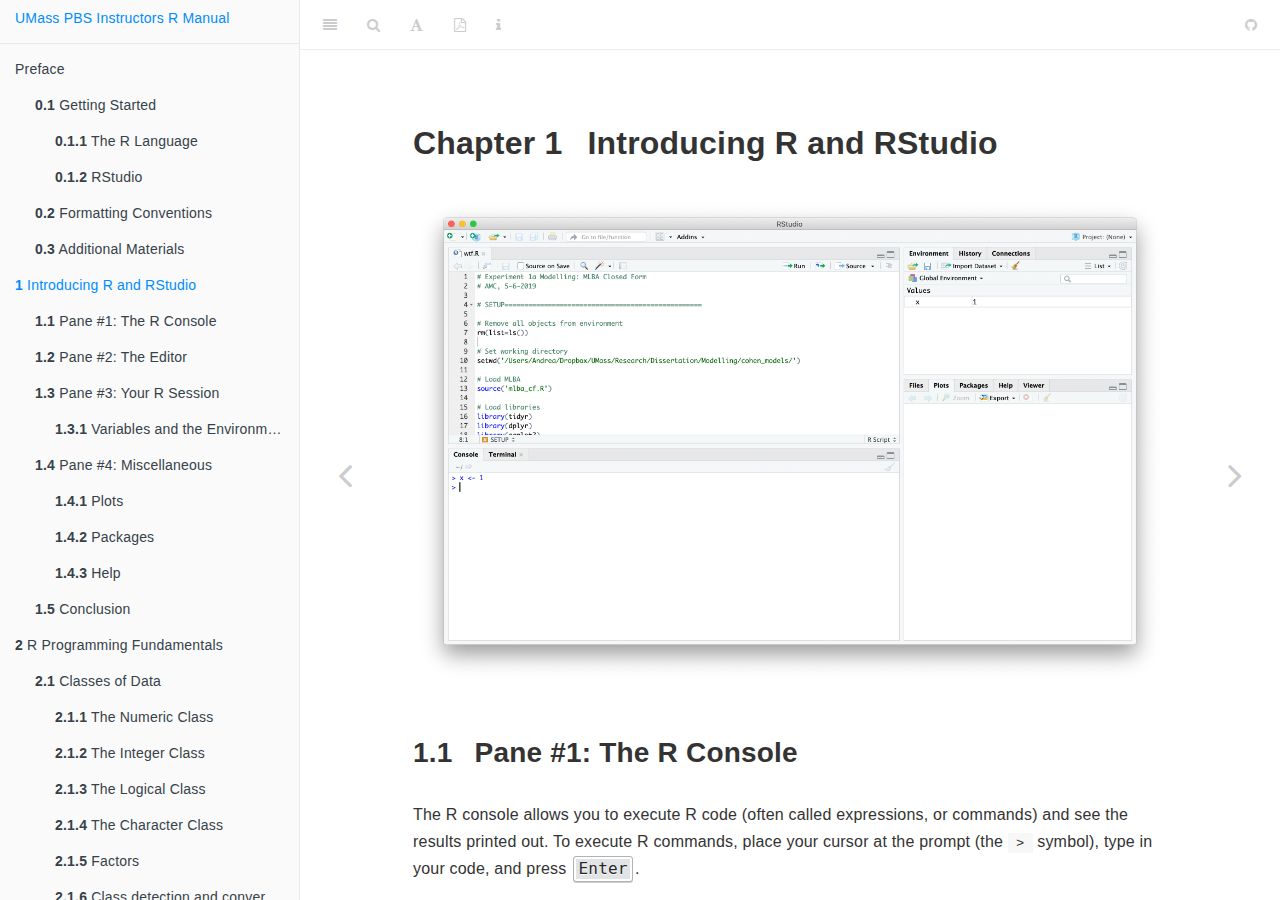
==== introducing-r-and-rstudio.html @ da00735b "updated online book" ====
<!DOCTYPE html>
<html xmlns="http://www.w3.org/1999/xhtml" lang="" xml:lang="">
<head>

  <meta charset="utf-8" />
  <meta http-equiv="X-UA-Compatible" content="IE=edge" />
  <title>Chapter 1 Introducing R and RStudio | UMass PBS Instructors R Manual</title>
  <meta name="description" content="A guide for instructors teaching statistics and research methods with R in the UMass Amherst Psychological &amp; Brain Sciences Department." />
  <meta name="generator" content="bookdown 0.11 and GitBook 2.6.7" />

  <meta property="og:title" content="Chapter 1 Introducing R and RStudio | UMass PBS Instructors R Manual" />
  <meta property="og:type" content="book" />
  
  
  <meta property="og:description" content="A guide for instructors teaching statistics and research methods with R in the UMass Amherst Psychological &amp; Brain Sciences Department." />
  <meta name="github-repo" content="wjhopper/PBS-R-Manual" />

  <meta name="twitter:card" content="summary" />
  <meta name="twitter:title" content="Chapter 1 Introducing R and RStudio | UMass PBS Instructors R Manual" />
  
  <meta name="twitter:description" content="A guide for instructors teaching statistics and research methods with R in the UMass Amherst Psychological &amp; Brain Sciences Department." />
  

<meta name="author" content="Andrea Cataldo &amp; Will Hopper" />



  <meta name="viewport" content="width=device-width, initial-scale=1" />
  <meta name="apple-mobile-web-app-capable" content="yes" />
  <meta name="apple-mobile-web-app-status-bar-style" content="black" />
  
  
<link rel="prev" href="index.html">
<link rel="next" href="r-programming-fundamentals.html">
<script src="libs/jquery-2.2.3/jquery.min.js"></script>
<link href="libs/gitbook-2.6.7/css/style.css" rel="stylesheet" />
<link href="libs/gitbook-2.6.7/css/plugin-table.css" rel="stylesheet" />
<link href="libs/gitbook-2.6.7/css/plugin-bookdown.css" rel="stylesheet" />
<link href="libs/gitbook-2.6.7/css/plugin-highlight.css" rel="stylesheet" />
<link href="libs/gitbook-2.6.7/css/plugin-search.css" rel="stylesheet" />
<link href="libs/gitbook-2.6.7/css/plugin-fontsettings.css" rel="stylesheet" />









<style type="text/css">
a.sourceLine { display: inline-block; line-height: 1.25; }
a.sourceLine { pointer-events: none; color: inherit; text-decoration: inherit; }
a.sourceLine:empty { height: 1.2em; }
.sourceCode { overflow: visible; }
code.sourceCode { white-space: pre; position: relative; }
div.sourceCode { margin: 1em 0; }
pre.sourceCode { margin: 0; }
@media screen {
div.sourceCode { overflow: auto; }
}
@media print {
code.sourceCode { white-space: pre-wrap; }
a.sourceLine { text-indent: -1em; padding-left: 1em; }
}
pre.numberSource a.sourceLine
  { position: relative; left: -4em; }
pre.numberSource a.sourceLine::before
  { content: attr(title);
    position: relative; left: -1em; text-align: right; vertical-align: baseline;
    border: none; pointer-events: all; display: inline-block;
    -webkit-touch-callout: none; -webkit-user-select: none;
    -khtml-user-select: none; -moz-user-select: none;
    -ms-user-select: none; user-select: none;
    padding: 0 4px; width: 4em;
    color: #aaaaaa;
  }
pre.numberSource { margin-left: 3em; border-left: 1px solid #aaaaaa;  padding-left: 4px; }
div.sourceCode
  {  }
@media screen {
a.sourceLine::before { text-decoration: underline; }
}
code span.al { color: #ff0000; font-weight: bold; } /* Alert */
code span.an { color: #60a0b0; font-weight: bold; font-style: italic; } /* Annotation */
code span.at { color: #7d9029; } /* Attribute */
code span.bn { color: #40a070; } /* BaseN */
code span.bu { } /* BuiltIn */
code span.cf { color: #007020; font-weight: bold; } /* ControlFlow */
code span.ch { color: #4070a0; } /* Char */
code span.cn { color: #880000; } /* Constant */
code span.co { color: #60a0b0; font-style: italic; } /* Comment */
code span.cv { color: #60a0b0; font-weight: bold; font-style: italic; } /* CommentVar */
code span.do { color: #ba2121; font-style: italic; } /* Documentation */
code span.dt { color: #902000; } /* DataType */
code span.dv { color: #40a070; } /* DecVal */
code span.er { color: #ff0000; font-weight: bold; } /* Error */
code span.ex { } /* Extension */
code span.fl { color: #40a070; } /* Float */
code span.fu { color: #06287e; } /* Function */
code span.im { } /* Import */
code span.in { color: #60a0b0; font-weight: bold; font-style: italic; } /* Information */
code span.kw { color: #007020; font-weight: bold; } /* Keyword */
code span.op { color: #666666; } /* Operator */
code span.ot { color: #007020; } /* Other */
code span.pp { color: #bc7a00; } /* Preprocessor */
code span.sc { color: #4070a0; } /* SpecialChar */
code span.ss { color: #bb6688; } /* SpecialString */
code span.st { color: #4070a0; } /* String */
code span.va { color: #19177c; } /* Variable */
code span.vs { color: #4070a0; } /* VerbatimString */
code span.wa { color: #60a0b0; font-weight: bold; font-style: italic; } /* Warning */
</style>

<link rel="stylesheet" href="css/custom.css" type="text/css" />
</head>

<body>



  <div class="book without-animation with-summary font-size-2 font-family-1" data-basepath=".">

    <div class="book-summary">
      <nav role="navigation">

<ul class="summary">
<li><a href="index.html">UMass PBS Instructors R Manual</a></li>

<li class="divider"></li>
<li class="chapter" data-level="" data-path="index.html"><a href="index.html"><i class="fa fa-check"></i>Preface</a><ul>
<li class="chapter" data-level="0.1" data-path="index.html"><a href="index.html#getting-started"><i class="fa fa-check"></i><b>0.1</b> Getting Started</a><ul>
<li class="chapter" data-level="0.1.1" data-path="index.html"><a href="index.html#the-r-language"><i class="fa fa-check"></i><b>0.1.1</b> The R Language</a></li>
<li class="chapter" data-level="0.1.2" data-path="index.html"><a href="index.html#rstudio"><i class="fa fa-check"></i><b>0.1.2</b> RStudio</a></li>
</ul></li>
<li class="chapter" data-level="0.2" data-path="index.html"><a href="index.html#formatting-conventions"><i class="fa fa-check"></i><b>0.2</b> Formatting Conventions</a></li>
<li class="chapter" data-level="0.3" data-path="index.html"><a href="index.html#additional-materials"><i class="fa fa-check"></i><b>0.3</b> Additional Materials</a></li>
</ul></li>
<li class="chapter" data-level="1" data-path="introducing-r-and-rstudio.html"><a href="introducing-r-and-rstudio.html"><i class="fa fa-check"></i><b>1</b> Introducing R and RStudio</a><ul>
<li class="chapter" data-level="1.1" data-path="introducing-r-and-rstudio.html"><a href="introducing-r-and-rstudio.html#console"><i class="fa fa-check"></i><b>1.1</b> Pane #1: The R Console</a></li>
<li class="chapter" data-level="1.2" data-path="introducing-r-and-rstudio.html"><a href="introducing-r-and-rstudio.html#pane-2-the-editor"><i class="fa fa-check"></i><b>1.2</b> Pane #2: The Editor</a></li>
<li class="chapter" data-level="1.3" data-path="introducing-r-and-rstudio.html"><a href="introducing-r-and-rstudio.html#pane-3-your-r-session"><i class="fa fa-check"></i><b>1.3</b> Pane #3: Your R Session</a><ul>
<li class="chapter" data-level="1.3.1" data-path="introducing-r-and-rstudio.html"><a href="introducing-r-and-rstudio.html#variables-and-the-environment"><i class="fa fa-check"></i><b>1.3.1</b> Variables and the Environment</a></li>
</ul></li>
<li class="chapter" data-level="1.4" data-path="introducing-r-and-rstudio.html"><a href="introducing-r-and-rstudio.html#pane-4-miscellaneous"><i class="fa fa-check"></i><b>1.4</b> Pane #4: Miscellaneous</a><ul>
<li class="chapter" data-level="1.4.1" data-path="introducing-r-and-rstudio.html"><a href="introducing-r-and-rstudio.html#plots"><i class="fa fa-check"></i><b>1.4.1</b> Plots</a></li>
<li class="chapter" data-level="1.4.2" data-path="introducing-r-and-rstudio.html"><a href="introducing-r-and-rstudio.html#packages"><i class="fa fa-check"></i><b>1.4.2</b> Packages</a></li>
<li class="chapter" data-level="1.4.3" data-path="introducing-r-and-rstudio.html"><a href="introducing-r-and-rstudio.html#help"><i class="fa fa-check"></i><b>1.4.3</b> Help</a></li>
</ul></li>
<li class="chapter" data-level="1.5" data-path="introducing-r-and-rstudio.html"><a href="introducing-r-and-rstudio.html#conclusion"><i class="fa fa-check"></i><b>1.5</b> Conclusion</a></li>
</ul></li>
<li class="chapter" data-level="2" data-path="r-programming-fundamentals.html"><a href="r-programming-fundamentals.html"><i class="fa fa-check"></i><b>2</b> R Programming Fundamentals</a><ul>
<li class="chapter" data-level="2.1" data-path="r-programming-fundamentals.html"><a href="r-programming-fundamentals.html#classes-of-data"><i class="fa fa-check"></i><b>2.1</b> Classes of Data</a><ul>
<li class="chapter" data-level="2.1.1" data-path="r-programming-fundamentals.html"><a href="r-programming-fundamentals.html#the-numeric-class"><i class="fa fa-check"></i><b>2.1.1</b> The Numeric Class</a></li>
<li class="chapter" data-level="2.1.2" data-path="r-programming-fundamentals.html"><a href="r-programming-fundamentals.html#the-integer-class"><i class="fa fa-check"></i><b>2.1.2</b> The Integer Class</a></li>
<li class="chapter" data-level="2.1.3" data-path="r-programming-fundamentals.html"><a href="r-programming-fundamentals.html#logicals"><i class="fa fa-check"></i><b>2.1.3</b> The Logical Class</a></li>
<li class="chapter" data-level="2.1.4" data-path="r-programming-fundamentals.html"><a href="r-programming-fundamentals.html#the-character-class"><i class="fa fa-check"></i><b>2.1.4</b> The Character Class</a></li>
<li class="chapter" data-level="2.1.5" data-path="r-programming-fundamentals.html"><a href="r-programming-fundamentals.html#factors"><i class="fa fa-check"></i><b>2.1.5</b> Factors</a></li>
<li class="chapter" data-level="2.1.6" data-path="r-programming-fundamentals.html"><a href="r-programming-fundamentals.html#class-detection-and-conversion"><i class="fa fa-check"></i><b>2.1.6</b> Class detection and conversion</a></li>
</ul></li>
<li class="chapter" data-level="2.2" data-path="r-programming-fundamentals.html"><a href="r-programming-fundamentals.html#data-structures"><i class="fa fa-check"></i><b>2.2</b> Data Structures</a><ul>
<li class="chapter" data-level="2.2.1" data-path="r-programming-fundamentals.html"><a href="r-programming-fundamentals.html#vectors"><i class="fa fa-check"></i><b>2.2.1</b> Vectors</a></li>
<li class="chapter" data-level="2.2.2" data-path="r-programming-fundamentals.html"><a href="r-programming-fundamentals.html#matrices"><i class="fa fa-check"></i><b>2.2.2</b> Matrices</a></li>
<li class="chapter" data-level="2.2.3" data-path="r-programming-fundamentals.html"><a href="r-programming-fundamentals.html#data-frames"><i class="fa fa-check"></i><b>2.2.3</b> Data Frames</a></li>
<li class="chapter" data-level="2.2.4" data-path="r-programming-fundamentals.html"><a href="r-programming-fundamentals.html#lists"><i class="fa fa-check"></i><b>2.2.4</b> Lists</a></li>
</ul></li>
<li class="chapter" data-level="2.3" data-path="r-programming-fundamentals.html"><a href="r-programming-fundamentals.html#operators"><i class="fa fa-check"></i><b>2.3</b> Operators</a><ul>
<li class="chapter" data-level="2.3.1" data-path="r-programming-fundamentals.html"><a href="r-programming-fundamentals.html#relational-operators"><i class="fa fa-check"></i><b>2.3.1</b> Relational Operators</a></li>
<li class="chapter" data-level="2.3.2" data-path="r-programming-fundamentals.html"><a href="r-programming-fundamentals.html#logical-operators"><i class="fa fa-check"></i><b>2.3.2</b> Logical Operators</a></li>
</ul></li>
<li class="chapter" data-level="2.4" data-path="r-programming-fundamentals.html"><a href="r-programming-fundamentals.html#functions"><i class="fa fa-check"></i><b>2.4</b> Functions</a><ul>
<li class="chapter" data-level="2.4.1" data-path="r-programming-fundamentals.html"><a href="r-programming-fundamentals.html#description"><i class="fa fa-check"></i><b>2.4.1</b> Description</a></li>
<li class="chapter" data-level="2.4.2" data-path="r-programming-fundamentals.html"><a href="r-programming-fundamentals.html#usage"><i class="fa fa-check"></i><b>2.4.2</b> Usage</a></li>
<li class="chapter" data-level="2.4.3" data-path="r-programming-fundamentals.html"><a href="r-programming-fundamentals.html#arguments"><i class="fa fa-check"></i><b>2.4.3</b> Arguments</a></li>
<li class="chapter" data-level="2.4.4" data-path="r-programming-fundamentals.html"><a href="r-programming-fundamentals.html#named-vs.-unnamed-arguments"><i class="fa fa-check"></i><b>2.4.4</b> Named vs. Unnamed Arguments</a></li>
<li class="chapter" data-level="2.4.5" data-path="r-programming-fundamentals.html"><a href="r-programming-fundamentals.html#a-word-of-advice-1"><i class="fa fa-check"></i><b>2.4.5</b> A word of advice</a></li>
</ul></li>
<li class="chapter" data-level="2.5" data-path="r-programming-fundamentals.html"><a href="r-programming-fundamentals.html#data-manipulation"><i class="fa fa-check"></i><b>2.5</b> Data Manipulation</a><ul>
<li class="chapter" data-level="2.5.1" data-path="r-programming-fundamentals.html"><a href="r-programming-fundamentals.html#tidy-data"><i class="fa fa-check"></i><b>2.5.1</b> Tidy Data</a></li>
<li class="chapter" data-level="2.5.2" data-path="r-programming-fundamentals.html"><a href="r-programming-fundamentals.html#importing-data"><i class="fa fa-check"></i><b>2.5.2</b> Importing Data</a></li>
<li class="chapter" data-level="2.5.3" data-path="r-programming-fundamentals.html"><a href="r-programming-fundamentals.html#subsetting"><i class="fa fa-check"></i><b>2.5.3</b> Subsetting</a></li>
<li class="chapter" data-level="2.5.4" data-path="r-programming-fundamentals.html"><a href="r-programming-fundamentals.html#indexing"><i class="fa fa-check"></i><b>2.5.4</b> Indexing</a></li>
<li class="chapter" data-level="2.5.5" data-path="r-programming-fundamentals.html"><a href="r-programming-fundamentals.html#replacement"><i class="fa fa-check"></i><b>2.5.5</b> Replacement</a></li>
<li class="chapter" data-level="2.5.6" data-path="r-programming-fundamentals.html"><a href="r-programming-fundamentals.html#matrices-data-frames"><i class="fa fa-check"></i><b>2.5.6</b> Matrices &amp; Data Frames</a></li>
</ul></li>
</ul></li>
</ul>

      </nav>
    </div>

    <div class="book-body">
      <div class="body-inner">
        <div class="book-header" role="navigation">
          <h1>
            <i class="fa fa-circle-o-notch fa-spin"></i><a href="./">UMass PBS Instructors R Manual</a>
          </h1>
        </div>

        <div class="page-wrapper" tabindex="-1" role="main">
          <div class="page-inner">

            <section class="normal" id="section-">
<div id="introducing-r-and-rstudio" class="section level1">
<h1><span class="header-section-number">Chapter 1</span> Introducing R and RStudio</h1>
<p><img src="images/rstudio.png" /></p>
<div id="console" class="section level2">
<h2><span class="header-section-number">1.1</span> Pane #1: The R Console</h2>
<p>The R console allows you to execute R code (often called expressions, or commands) and see the results printed out. To execute R commands, place your cursor at the prompt (the <code>&gt;</code> symbol), type in your code, and press <kbd>Enter</kbd>.</p>
<p>A simple and easy way to demonstrate using R console is to perform some basic arithmetic, just like a calculator. R has 5 basic arithmetic operators:</p>
<ul>
<li><code>+</code> for addition</li>
<li><code>-</code> for subtraction</li>
<li><code>*</code> for multiplication</li>
<li><code>/</code> for division</li>
<li><code>^</code> for exponentiation</li>
</ul>
<pre class="sourceCode r"><code class="sourceCode r"><span class="dv">2</span> <span class="op">+</span><span class="st"> </span><span class="dv">2</span>
<span class="co">## [1] 4</span></code></pre>
<p>R respects the <a href="https://en.wikipedia.org/wiki/Order_of_operations">order of operations</a> (i.e. PEMDAS) by default, so if you want to for a specific operation to be executed fist, you need to surround it with parenthesis. To see how grouping with parenthesis affects arithmetic operations, compare the following two examples:</p>
<pre class="sourceCode r"><code class="sourceCode r"><span class="dv">2</span><span class="op">*</span><span class="dv">10</span> <span class="op">+</span><span class="st"> </span><span class="dv">3</span><span class="op">/</span><span class="dv">10</span>
<span class="co">## [1] 20.3</span>
<span class="dv">2</span><span class="op">*</span>(<span class="dv">10</span> <span class="op">+</span><span class="st"> </span><span class="dv">3</span>)<span class="op">/</span><span class="dv">10</span>
<span class="co">## [1] 2.6</span></code></pre>
<p>The R console is the best place to start immersing yourself in the language by experimentation. It allows you to “code as you go”; run one command, see what you get, adjust it and test it again. However, the interactive nature of using the R console makes it a poor choice for saving your work to use again later, and for complicated, multi-step operations.</p>
<p>When you know you need to repeat the same step again in the future (i.e. re-use code), or you have a task that requires intermediate steps, you should organize all your code into an R script. RStudio allows you to easily write and interactively test out your R scripts in the <strong>Editor Pane</strong>, which is introduced below.</p>
</div>
<div id="pane-2-the-editor" class="section level2">
<h2><span class="header-section-number">1.2</span> Pane #2: The Editor</h2>
<p>The editor pane is where you can create, modify, and save plain text documents, and is designed to help you create and execute R scripts. An R script is just a text file that contains valid R code (the same kind of commands you would enter into the console), and commonly carries the <code>.R</code> file extension. You can think of an R script like a stand-alone computer program, but instead of double-clicking to run it, you run it via the R interpreter.</p>
<p>You can create a new, blank R script by going to the File Menu ➡ New File ➡ R Script.</p>
<p>Rstudio provides several methods for executing the code you’ve written. You can:</p>
<ul>
<li>Run a single line of code by placing your cursor on that line and pressing <kbd>Ctrl</kbd> + <kbd>Enter</kbd> (<kbd>⌘ Command</kbd> + <kbd>Enter</kbd> on Mac).</li>
<li>Run multiple lines of code by selecting all the lines your want to run with your cursor and pressing <kbd>Ctrl</kbd> + <kbd>Enter</kbd> (<kbd>⌘ Command</kbd> + <kbd>Enter</kbd> on Mac).</li>
<li>Run the entire R script by pressing the “Source” button in the top-right corner of the editor pane, or using the <kbd>Ctrl</kbd> + <kbd>Shift</kbd> + <kbd>S</kbd> keyboard shortcut (<kbd>⌘ Command</kbd> + <kbd>Shift</kbd> + <kbd>S</kbd> on Mac)</li>
</ul>
<p>No matter which method you use, the code you choose to run will be executed in the R console below, and you will see any results printed out there as well. Keeping your code in an R Script allows you to quickly and easily run many commands in a row, without having to type each one in every time you need to do it.</p>
<p>Another reason to write your code in an R script is to keep a short explanation of what you are doing (and why!) together with your code. These short explanations are called <em>comments</em> In R, you write a comment by prefixing the comment’s text with the pound sign <code>#</code>. Comments can go on their own line, or at the end of an R expression.</p>
<div id="a-word-of-advice" class="section level4 unnumbered">
<h4>A Word Of Advice</h4>
<p>When new programmers keen to improve their skills hear the advice “keep your code in an R Script, not the console”, they often take it quite literally. And they take all the over code they have run in the console, copy it to an R script, save it, and run it all again later. Best practices achieved, right?</p>
<p>However, new programmers frequently over apply this rule - they keep literally <em>everything</em> they’ve run, even commands that are syntactically incorrect and give errors or incorrect results. An R Script should not be a historical record - rather it should be evolve through editing and careful consideration, much the same way an essay does.</p>
<p>So, when saving your code in an R Script, try keeping the following rule of thumb: Your R script should have all the commands you need, and none of the ones you don’t. This can be challenging for new programmers - the ability to identify what is necessary and what isn’t develops with time and expertise. So, don’t expect to be perfect at this in the beginning, but do expect to edit and re-edit your R scripts, and don’t treat your “Chapter 2 HW.R” file as your diary of working on your Chapter 2 homework.</p>
<pre class="sourceCode r"><code class="sourceCode r"><span class="co"># Hi I am a comment. </span>
<span class="co"># The R interprer ignores me!</span>
<span class="dv">2</span><span class="op">*</span><span class="dv">10</span> <span class="op">+</span><span class="st"> </span><span class="dv">3</span><span class="op">/</span><span class="dv">10</span> <span class="co"># comments can go here too!</span>
<span class="co">## [1] 20.3</span></code></pre>
</div>
</div>
<div id="pane-3-your-r-session" class="section level2">
<h2><span class="header-section-number">1.3</span> Pane #3: Your R Session</h2>
<div id="variables-and-the-environment" class="section level3">
<h3><span class="header-section-number">1.3.1</span> Variables and the Environment</h3>
<p>As your R scripts grow beyond adding and subtracting a few numbers, you will often want to save the results of your computations (like datasets, or the results of statistical models) to use multiple times, or to increase the clarity of your code. In R, you can save a value for later use by assigning it to a <em>variable</em> name.</p>
<p>You can create a new variable using the assignment operator <code>&lt;-</code>, using the syntax <code>name &lt;- value</code> where <code>name</code> is a syntactically valid name, and <code>value</code> is the value you wish to assign. To demonstrate creating a variable, consider the code below, where I create a variable named <code>x</code>, assign it a value of 1, and then print out its value by typing <code>x</code> into the console and pressing enter.</p>
<pre class="sourceCode r"><code class="sourceCode r">x &lt;-<span class="st"> </span><span class="dv">1</span>
x
<span class="co">## [1] 1</span></code></pre>
<p>If you execute the first command <code>x &lt;- 1</code> in your own console, you should see it appear in the “Environment” pane of the RStudio window. The environment pane is helpful for keeping track of all the variables you’ve created. If you ever want to clear your Environment (i.e., delete all the variables you’ve created), you can press the <img src="images/clear.png" /> button.</p>
<p>Variable names are mostly arbitrary (we could have used <code>elephant</code> or <code>jumpluff</code> instead of <code>x</code>), but there are some restrictions on variable names, the most important being:</p>
<ol style="list-style-type: decimal">
<li>Spaces are not allowed</li>
<li>The name cannot begin with a number.</li>
</ol>
<p>See the “Details” section of the <a href="https://www.rdocumentation.org/packages/base/versions/3.6.0/topics/make.names">make.names</a> help page, and the <a href="https://www.rdocumentation.org/packages/base/versions/3.6.0/topics/Reserved">list of reserved keywords</a> for a complete set of naming rules.</p>
<div id="a-word-of-advice" class="section level4 unnumbered">
<h4>A word of advice</h4>
<p>When you exit RStudio, you will get a pop-up asking you if you want to “Save workspace image…” to some location on your hard drive. Any person’s natural inclination is to answer “Yes” - what fool doesn’t want to save their work? However, saving your “workspace image” and “saving your work” are not the same thing.</p>
<p>Saving your <strong>workspace</strong> means saving the state of your R session (i.e., all the variables, you’ve created, packages you’ve loaded, etc.) so they everything can be reloaded the next time you start RStudio. Which sounds great. Until you get a month into the semester, and you’ve keep saving and loading an entire month of R sessions each time. You’ve run out of variable names and have resorted to naming things “xxxxxx” to avoid naming collisions. Or you forget to avoid naming collisions and obliterate that one variable you actually <em>do</em> care about. And now RStudio takes 2 minutes to start and shut down because you’ve created a behemoth.</p>
<p>In short, saving your workspace sounds great, but encourages very bad practices. It encourages letting RStudio keep track of your past work, instead of writing R scripts, and you end up storing 10 pieces of junk for every one thing you do need.</p>
<p>We <strong>STRONGLY</strong> advise you to disable this feature, and teach your students to disable it as well. To disable this feature, navigate to Tools Menu Global Options Basic. On this tab, set the “Save workspace to .RData on exit” option to “Never” using the drop down menu, as shown below. Your future self thanks you.</p>
<p><img src="images/dontsavesession.png" />
### History
RStudio also keeps track of the R commands that you’ve run in the past. This is useful during experimentation and testing, because it allows you to quickly copy a previous command, modify it, and try it again. It can also be helpful when you discarded code because you thought it wasn’t useful or necessary, but later realize it was, and need to remind yourself what you did.</p>
<p>The best was to access the history of your most recent commands is place your cursor in the console, and use the up and down arrow keys. Pressing the ⬆ arrow key will take you through older commands, and press the ⬇ arrow key will take you back to more recent commands. So, next time you need to edit the command you just gave, use the arrow keys to retrieve it instead of typing it out again!</p>
<p>To access commands more than say, 10, commands in the past, you can use the “History” tab in the top-right pane of the RStudio window. This allows you to examine your history like scrolling through a file, or find commands matching key words, like using a search engine. Remember, the <strong>best</strong> way to remember what you’ve done is to record it in an R Script to use again later, but the “History” tab provides a useful backstop for those moments when you “slip up”.</p>
</div>
</div>
</div>
<div id="pane-4-miscellaneous" class="section level2">
<h2><span class="header-section-number">1.4</span> Pane #4: Miscellaneous</h2>
<p>Don’t let the name of this section mislead you - this pane is just as important and useful as the others. IT provides a window into three of the most important things you need when using R: plots, packages, and help!</p>
<div id="plots" class="section level3">
<h3><span class="header-section-number">1.4.1</span> Plots</h3>
<p>This tab might be the killer feature of R Studio. As you might imagine, this is where figures and plots you create are displayed. R has many simple yet powerful visualization tools, but historically, actually getting those plots to show up somewhere has involved annoying, platform-specific boilerplate code. With the R Studio plot tab, you can forget about these details 95% of the time, and your plots just show up automatically.</p>
</div>
<div id="packages" class="section level3">
<h3><span class="header-section-number">1.4.2</span> Packages</h3>
<p>The so-called “base” installation of R you downloaded from cran.r-project.org has tons of useful tools for statistical modeling, data manipulation, and visualization built in, but it is far from exhaustive, and new things are being invented all the time! Thankfully, R has a fantastic extension mechanism called “packages”. R packages provide sets of additional commands you can easily install, load into R, and then use for yourself.</p>
<p>Where can you find these packages, and how can you install them yourself? The gold-standard for R packages is the <a href="https://cran.r-project.org/web/packages/index.html">CRAN repository</a>, which stands for the <strong>C</strong>omprehensive <strong>R</strong> <strong>A</strong>rchive <strong>N</strong>etwork. You can install packages from this repository using the <code>install.packages()</code> command. For example, if I wanted to install the <code>dplyr</code> package (a popular packages which provides opinionated tools for data manipulation), I would execute the following command in the console:</p>
<pre class="sourceCode r"><code class="sourceCode r"><span class="kw">install.packages</span>(<span class="st">&quot;dplyr&quot;</span>)</code></pre>
<p>If this package has any dependencies (i.e., other packages it needs installed in order to function), R will download and install these dependencies automatically. Once the one-time,e installation process finishes, you can load it into your R session with the <code>library</code> command, like so:</p>
<pre class="sourceCode r"><code class="sourceCode r"><span class="kw">library</span>(<span class="st">&quot;dplyr&quot;</span>)</code></pre>
<p>Remember, <em>installing</em> a package is a one-time operation, but you do need to <em>load</em> the package with <code>library</code> each time you start R.</p>
<p>The “Packages” pane provide a way to see what packages you have installed, and which ones are loaded (loaded packages have a check-mark in front of them). You can also use this pane to install new packages (instead of using the <code>install.packages</code> command, bulk-update all your installed packages, and remove an installed package you no longer want to keep.</p>
</div>
<div id="help" class="section level3">
<h3><span class="header-section-number">1.4.3</span> Help</h3>
<p>The help pane provides a way for you to access documentation explaining how to use different R functions. You can search all the help pages from the search bar on the “Help” pane. If you know the name of the function you want to view help on, you can type in the console preceded by a question mark, and hit Enter. For example, if I wanted to see more information on how to use the <code>install.packages</code> function, I could type:</p>
<pre class="sourceCode r"><code class="sourceCode r">?install.packages</code></pre>
<p>press Enter, and the help page would automatically open.</p>
</div>
</div>
<div id="conclusion" class="section level2">
<h2><span class="header-section-number">1.5</span> Conclusion</h2>
<p>Here, we have given an introduction to some of the R language’s basic functionality (the interactive console, arithmetic, variables, plots and packages) by using the layout of the RStudio IDE as a guide. In the next sections, we demonstrate the basic tenants of the R language and basic R programming tasks, such as calling functions, creating and manipulating data structures, and importing data from files on your hard drive into R.</p>
<div id="reproducibility-1" class="section level4 unnumbered">
<h4>Reproducibility</h4>
<p>The R session information when compiling this book is shown below:</p>
<pre class="sourceCode r"><code class="sourceCode r"><span class="kw">sessionInfo</span>()
<span class="co">## R version 3.5.1 (2018-07-02)</span>
<span class="co">## Platform: x86_64-w64-mingw32/x64 (64-bit)</span>
<span class="co">## Running under: Windows 7 x64 (build 7601) Service Pack 1</span>
<span class="co">## </span>
<span class="co">## Matrix products: default</span>
<span class="co">## </span>
<span class="co">## locale:</span>
<span class="co">## [1] LC_COLLATE=English_United States.1252 </span>
<span class="co">## [2] LC_CTYPE=English_United States.1252   </span>
<span class="co">## [3] LC_MONETARY=English_United States.1252</span>
<span class="co">## [4] LC_NUMERIC=C                          </span>
<span class="co">## [5] LC_TIME=English_United States.1252    </span>
<span class="co">## </span>
<span class="co">## attached base packages:</span>
<span class="co">## [1] stats     graphics  grDevices utils     datasets  methods   base     </span>
<span class="co">## </span>
<span class="co">## other attached packages:</span>
<span class="co">## [1] printr_0.1</span>
<span class="co">## </span>
<span class="co">## loaded via a namespace (and not attached):</span>
<span class="co">##  [1] compiler_3.5.1  magrittr_1.5    bookdown_0.11   htmltools_0.3.6</span>
<span class="co">##  [5] tools_3.5.1     Rcpp_1.0.1      stringi_1.4.3   rmarkdown_1.13 </span>
<span class="co">##  [9] knitr_1.22      stringr_1.3.1   xfun_0.6        digest_0.6.19  </span>
<span class="co">## [13] packrat_0.4.9-3 evaluate_0.14</span></code></pre>

</div>
</div>
</div>
            </section>

          </div>
        </div>
      </div>
<a href="index.html" class="navigation navigation-prev " aria-label="Previous page"><i class="fa fa-angle-left"></i></a>
<a href="r-programming-fundamentals.html" class="navigation navigation-next " aria-label="Next page"><i class="fa fa-angle-right"></i></a>
    </div>
  </div>
<script src="libs/gitbook-2.6.7/js/app.min.js"></script>
<script src="libs/gitbook-2.6.7/js/lunr.js"></script>
<script src="libs/gitbook-2.6.7/js/plugin-search.js"></script>
<script src="libs/gitbook-2.6.7/js/plugin-sharing.js"></script>
<script src="libs/gitbook-2.6.7/js/plugin-fontsettings.js"></script>
<script src="libs/gitbook-2.6.7/js/plugin-bookdown.js"></script>
<script src="libs/gitbook-2.6.7/js/jquery.highlight.js"></script>
<script>
gitbook.require(["gitbook"], function(gitbook) {
gitbook.start({
"sharing": {
"github": true,
"facebook": false,
"twitter": false,
"google": false,
"linkedin": false,
"weibo": false,
"instapaper": false,
"vk": false,
"all": false
},
"fontsettings": {
"theme": "white",
"family": "sans",
"size": 2
},
"edit": {
"link": null,
"text": null
},
"history": {
"link": null,
"text": null
},
"download": ["PBS-R-Manual.pdf"],
"toc": {
"collapse": "none"
},
"toc_depth": 2
});
});
</script>

<!-- dynamically load mathjax for compatibility with self-contained -->
<script>
  (function () {
    var script = document.createElement("script");
    script.type = "text/javascript";
    var src = "true";
    if (src === "" || src === "true") src = "https://mathjax.rstudio.com/latest/MathJax.js?config=TeX-MML-AM_CHTML";
    if (location.protocol !== "file:" && /^https?:/.test(src))
      src = src.replace(/^https?:/, '');
    script.src = src;
    document.getElementsByTagName("head")[0].appendChild(script);
  })();
</script>
</body>

</html>
---- libs/gitbook-2.6.7/css/style.css ----
/*! normalize.css v2.1.0 | MIT License | git.io/normalize */img,legend{border:0}*,.fa{-webkit-font-smoothing:antialiased}.fa-ul>li,sub,sup{position:relative}.book .book-body .page-wrapper .page-inner section.normal hr:after,.book-langs-index .inner .languages:after,.buttons:after,.dropdown-menu .buttons:after{clear:both}body,html{-ms-text-size-adjust:100%;-webkit-text-size-adjust:100%}article,aside,details,figcaption,figure,footer,header,hgroup,main,nav,section,summary{display:block}audio,canvas,video{display:inline-block}.hidden,[hidden]{display:none}audio:not([controls]){display:none;height:0}html{font-family:sans-serif}body,figure{margin:0}a:focus{outline:dotted thin}a:active,a:hover{outline:0}h1{font-size:2em;margin:.67em 0}abbr[title]{border-bottom:1px dotted}b,strong{font-weight:700}dfn{font-style:italic}hr{-moz-box-sizing:content-box;box-sizing:content-box;height:0}mark{background:#ff0;color:#000}code,kbd,pre,samp{font-family:monospace,serif;font-size:1em}pre{white-space:pre-wrap}q{quotes:"\201C" "\201D" "\2018" "\2019"}small{font-size:80%}sub,sup{font-size:75%;line-height:0;vertical-align:baseline}sup{top:-.5em}sub{bottom:-.25em}svg:not(:root){overflow:hidden}fieldset{border:1px solid silver;margin:0 2px;padding:.35em .625em .75em}legend{padding:0}button,input,select,textarea{font-family:inherit;font-size:100%;margin:0}button,input{line-height:normal}button,select{text-transform:none}button,html input[type=button],input[type=reset],input[type=submit]{-webkit-appearance:button;cursor:pointer}button[disabled],html input[disabled]{cursor:default}input[type=checkbox],input[type=radio]{box-sizing:border-box;padding:0}input[type=search]{-webkit-appearance:textfield;-moz-box-sizing:content-box;-webkit-box-sizing:content-box;box-sizing:content-box}input[type=search]::-webkit-search-cancel-button{margin-right:10px;}button::-moz-focus-inner,input::-moz-focus-inner{border:0;padding:0}textarea{overflow:auto;vertical-align:top}table{border-collapse:collapse;border-spacing:0}/*!
 * Preboot v2
 *
 * Open sourced under MIT license by @mdo.
 * Some variables and mixins from Bootstrap (Apache 2 license).
 */.link-inherit,.link-inherit:focus,.link-inherit:hover{color:inherit}.fa,.fa-stack{display:inline-block}/*!
 *  Font Awesome 4.1.0 by @davegandy - http://fontawesome.io - @fontawesome
 *  License - http://fontawesome.io/license (Font: SIL OFL 1.1, CSS: MIT License)
 */@font-face{font-family:FontAwesome;src:url(./fontawesome/fontawesome-webfont.ttf?v=4.1.0) format('truetype');font-weight:400;font-style:normal}.fa{font-family:FontAwesome;font-style:normal;font-weight:400;line-height:1;-moz-osx-font-smoothing:grayscale}.book .book-header,.book .book-summary{font-family:"Helvetica Neue",Helvetica,Arial,sans-serif}.fa-lg{font-size:1.33333333em;line-height:.75em;vertical-align:-15%}.fa-2x{font-size:2em}.fa-3x{font-size:3em}.fa-4x{font-size:4em}.fa-5x{font-size:5em}.fa-fw{width:1.28571429em;text-align:center}.fa-ul{padding-left:0;margin-left:2.14285714em;list-style-type:none}.fa-li{position:absolute;left:-2.14285714em;width:2.14285714em;top:.14285714em;text-align:center}.fa-li.fa-lg{left:-1.85714286em}.fa-border{padding:.2em .25em .15em;border:.08em solid #eee;border-radius:.1em}.pull-right{float:right}.pull-left{float:left}.fa.pull-left{margin-right:.3em}.fa.pull-right{margin-left:.3em}.fa-spin{-webkit-animation:spin 2s infinite linear;-moz-animation:spin 2s infinite linear;-o-animation:spin 2s infinite linear;animation:spin 2s infinite linear}@-moz-keyframes spin{0%{-moz-transform:rotate(0)}100%{-moz-transform:rotate(359deg)}}@-webkit-keyframes spin{0%{-webkit-transform:rotate(0)}100%{-webkit-transform:rotate(359deg)}}@-o-keyframes spin{0%{-o-transform:rotate(0)}100%{-o-transform:rotate(359deg)}}@keyframes spin{0%{-webkit-transform:rotate(0);transform:rotate(0)}100%{-webkit-transform:rotate(359deg);transform:rotate(359deg)}}.fa-rotate-90{filter:progid:DXImageTransform.Microsoft.BasicImage(rotation=1);-webkit-transform:rotate(90deg);-moz-transform:rotate(90deg);-ms-transform:rotate(90deg);-o-transform:rotate(90deg);transform:rotate(90deg)}.fa-rotate-180{filter:progid:DXImageTransform.Microsoft.BasicImage(rotation=2);-webkit-transform:rotate(180deg);-moz-transform:rotate(180deg);-ms-transform:rotate(180deg);-o-transform:rotate(180deg);transform:rotate(180deg)}.fa-rotate-270{filter:progid:DXImageTransform.Microsoft.BasicImage(rotation=3);-webkit-transform:rotate(270deg);-moz-transform:rotate(270deg);-ms-transform:rotate(270deg);-o-transform:rotate(270deg);transform:rotate(270deg)}.fa-flip-horizontal{filter:progid:DXImageTransform.Microsoft.BasicImage(rotation=0, mirror=1);-webkit-transform:scale(-1,1);-moz-transform:scale(-1,1);-ms-transform:scale(-1,1);-o-transform:scale(-1,1);transform:scale(-1,1)}.fa-flip-vertical{filter:progid:DXImageTransform.Microsoft.BasicImage(rotation=2, mirror=1);-webkit-transform:scale(1,-1);-moz-transform:scale(1,-1);-ms-transform:scale(1,-1);-o-transform:scale(1,-1);transform:scale(1,-1)}.fa-stack{position:relative;width:2em;height:2em;line-height:2em;vertical-align:middle}.fa-stack-1x,.fa-stack-2x{position:absolute;left:0;width:100%;text-align:center}.fa-stack-1x{line-height:inherit}.fa-stack-2x{font-size:2em}.fa-inverse{color:#fff}.fa-glass:before{content:"\f000"}.fa-music:before{content:"\f001"}.fa-search:before{content:"\f002"}.fa-envelope-o:before{content:"\f003"}.fa-heart:before{content:"\f004"}.fa-star:before{content:"\f005"}.fa-star-o:before{content:"\f006"}.fa-user:before{content:"\f007"}.fa-film:before{content:"\f008"}.fa-th-large:before{content:"\f009"}.fa-th:before{content:"\f00a"}.fa-th-list:before{content:"\f00b"}.fa-check:before{content:"\f00c"}.fa-times:before{content:"\f00d"}.fa-search-plus:before{content:"\f00e"}.fa-search-minus:before{content:"\f010"}.fa-power-off:before{content:"\f011"}.fa-signal:before{content:"\f012"}.fa-cog:before,.fa-gear:before{content:"\f013"}.fa-trash-o:before{content:"\f014"}.fa-home:before{content:"\f015"}.fa-file-o:before{content:"\f016"}.fa-clock-o:before{content:"\f017"}.fa-road:before{content:"\f018"}.fa-download:before{content:"\f019"}.fa-arrow-circle-o-down:before{content:"\f01a"}.fa-arrow-circle-o-up:before{content:"\f01b"}.fa-inbox:before{content:"\f01c"}.fa-play-circle-o:before{content:"\f01d"}.fa-repeat:before,.fa-rotate-right:before{content:"\f01e"}.fa-refresh:before{content:"\f021"}.fa-list-alt:before{content:"\f022"}.fa-lock:before{content:"\f023"}.fa-flag:before{content:"\f024"}.fa-headphones:before{content:"\f025"}.fa-volume-off:before{content:"\f026"}.fa-volume-down:before{content:"\f027"}.fa-volume-up:before{content:"\f028"}.fa-qrcode:before{content:"\f029"}.fa-barcode:before{content:"\f02a"}.fa-tag:before{content:"\f02b"}.fa-tags:before{content:"\f02c"}.fa-book:before{content:"\f02d"}.fa-bookmark:before{content:"\f02e"}.fa-print:before{content:"\f02f"}.fa-camera:before{content:"\f030"}.fa-font:before{content:"\f031"}.fa-bold:before{content:"\f032"}.fa-italic:before{content:"\f033"}.fa-text-height:before{content:"\f034"}.fa-text-width:before{content:"\f035"}.fa-align-left:before{content:"\f036"}.fa-align-center:before{content:"\f037"}.fa-align-right:before{content:"\f038"}.fa-align-justify:before{content:"\f039"}.fa-list:before{content:"\f03a"}.fa-dedent:before,.fa-outdent:before{content:"\f03b"}.fa-indent:before{content:"\f03c"}.fa-video-camera:before{content:"\f03d"}.fa-image:before,.fa-photo:before,.fa-picture-o:before{content:"\f03e"}.fa-pencil:before{content:"\f040"}.fa-map-marker:before{content:"\f041"}.fa-adjust:before{content:"\f042"}.fa-tint:before{content:"\f043"}.fa-edit:before,.fa-pencil-square-o:before{content:"\f044"}.fa-share-square-o:before{content:"\f045"}.fa-check-square-o:before{content:"\f046"}.fa-arrows:before{content:"\f047"}.fa-step-backward:before{content:"\f048"}.fa-fast-backward:before{content:"\f049"}.fa-backward:before{content:"\f04a"}.fa-play:before{content:"\f04b"}.fa-pause:before{content:"\f04c"}.fa-stop:before{content:"\f04d"}.fa-forward:before{content:"\f04e"}.fa-fast-forward:before{content:"\f050"}.fa-step-forward:before{content:"\f051"}.fa-eject:before{content:"\f052"}.fa-chevron-left:before{content:"\f053"}.fa-chevron-right:before{content:"\f054"}.fa-plus-circle:before{content:"\f055"}.fa-minus-circle:before{content:"\f056"}.fa-times-circle:before{content:"\f057"}.fa-check-circle:before{content:"\f058"}.fa-question-circle:before{content:"\f059"}.fa-info-circle:before{content:"\f05a"}.fa-crosshairs:before{content:"\f05b"}.fa-times-circle-o:before{content:"\f05c"}.fa-check-circle-o:before{content:"\f05d"}.fa-ban:before{content:"\f05e"}.fa-arrow-left:before{content:"\f060"}.fa-arrow-right:before{content:"\f061"}.fa-arrow-up:before{content:"\f062"}.fa-arrow-down:before{content:"\f063"}.fa-mail-forward:before,.fa-share:before{content:"\f064"}.fa-expand:before{content:"\f065"}.fa-compress:before{content:"\f066"}.fa-plus:before{content:"\f067"}.fa-minus:before{content:"\f068"}.fa-asterisk:before{content:"\f069"}.fa-exclamation-circle:before{content:"\f06a"}.fa-gift:before{content:"\f06b"}.fa-leaf:before{content:"\f06c"}.fa-fire:before{content:"\f06d"}.fa-eye:before{content:"\f06e"}.fa-eye-slash:before{content:"\f070"}.fa-exclamation-triangle:before,.fa-warning:before{content:"\f071"}.fa-plane:before{content:"\f072"}.fa-calendar:before{content:"\f073"}.fa-random:before{content:"\f074"}.fa-comment:before{content:"\f075"}.fa-magnet:before{content:"\f076"}.fa-chevron-up:before{content:"\f077"}.fa-chevron-down:before{content:"\f078"}.fa-retweet:before{content:"\f079"}.fa-shopping-cart:before{content:"\f07a"}.fa-folder:before{content:"\f07b"}.fa-folder-open:before{content:"\f07c"}.fa-arrows-v:before{content:"\f07d"}.fa-arrows-h:before{content:"\f07e"}.fa-bar-chart-o:before{content:"\f080"}.fa-twitter-square:before{content:"\f081"}.fa-facebook-square:before{content:"\f082"}.fa-camera-retro:before{content:"\f083"}.fa-key:before{content:"\f084"}.fa-cogs:before,.fa-gears:before{content:"\f085"}.fa-comments:before{content:"\f086"}.fa-thumbs-o-up:before{content:"\f087"}.fa-thumbs-o-down:before{content:"\f088"}.fa-star-half:before{content:"\f089"}.fa-heart-o:before{content:"\f08a"}.fa-sign-out:before{content:"\f08b"}.fa-linkedin-square:before{content:"\f08c"}.fa-thumb-tack:before{content:"\f08d"}.fa-external-link:before{content:"\f08e"}.fa-sign-in:before{content:"\f090"}.fa-trophy:before{content:"\f091"}.fa-github-square:before{content:"\f092"}.fa-upload:before{content:"\f093"}.fa-lemon-o:before{content:"\f094"}.fa-phone:before{content:"\f095"}.fa-square-o:before{content:"\f096"}.fa-bookmark-o:before{content:"\f097"}.fa-phone-square:before{content:"\f098"}.fa-twitter:before{content:"\f099"}.fa-facebook:before{content:"\f09a"}.fa-github:before{content:"\f09b"}.fa-unlock:before{content:"\f09c"}.fa-credit-card:before{content:"\f09d"}.fa-rss:before{content:"\f09e"}.fa-hdd-o:before{content:"\f0a0"}.fa-bullhorn:before{content:"\f0a1"}.fa-bell:before{content:"\f0f3"}.fa-certificate:before{content:"\f0a3"}.fa-hand-o-right:before{content:"\f0a4"}.fa-hand-o-left:before{content:"\f0a5"}.fa-hand-o-up:before{content:"\f0a6"}.fa-hand-o-down:before{content:"\f0a7"}.fa-arrow-circle-left:before{content:"\f0a8"}.fa-arrow-circle-right:before{content:"\f0a9"}.fa-arrow-circle-up:before{content:"\f0aa"}.fa-arrow-circle-down:before{content:"\f0ab"}.fa-globe:before{content:"\f0ac"}.fa-wrench:before{content:"\f0ad"}.fa-tasks:before{content:"\f0ae"}.fa-filter:before{content:"\f0b0"}.fa-briefcase:before{content:"\f0b1"}.fa-arrows-alt:before{content:"\f0b2"}.fa-group:before,.fa-users:before{content:"\f0c0"}.fa-chain:before,.fa-link:before{content:"\f0c1"}.fa-cloud:before{content:"\f0c2"}.fa-flask:before{content:"\f0c3"}.fa-cut:before,.fa-scissors:before{content:"\f0c4"}.fa-copy:before,.fa-files-o:before{content:"\f0c5"}.fa-paperclip:before{content:"\f0c6"}.fa-floppy-o:before,.fa-save:before{content:"\f0c7"}.fa-square:before{content:"\f0c8"}.fa-bars:before,.fa-navicon:before,.fa-reorder:before{content:"\f0c9"}.fa-list-ul:before{content:"\f0ca"}.fa-list-ol:before{content:"\f0cb"}.fa-strikethrough:before{content:"\f0cc"}.fa-underline:before{content:"\f0cd"}.fa-table:before{content:"\f0ce"}.fa-magic:before{content:"\f0d0"}.fa-truck:before{content:"\f0d1"}.fa-pinterest:before{content:"\f0d2"}.fa-pinterest-square:before{content:"\f0d3"}.fa-google-plus-square:before{content:"\f0d4"}.fa-google-plus:before{content:"\f0d5"}.fa-money:before{content:"\f0d6"}.fa-caret-down:before{content:"\f0d7"}.fa-caret-up:before{content:"\f0d8"}.fa-caret-left:before{content:"\f0d9"}.fa-caret-right:before{content:"\f0da"}.fa-columns:before{content:"\f0db"}.fa-sort:before,.fa-unsorted:before{content:"\f0dc"}.fa-sort-desc:before,.fa-sort-down:before{content:"\f0dd"}.fa-sort-asc:before,.fa-sort-up:before{content:"\f0de"}.fa-envelope:before{content:"\f0e0"}.fa-linkedin:before{content:"\f0e1"}.fa-rotate-left:before,.fa-undo:before{content:"\f0e2"}.fa-gavel:before,.fa-legal:before{content:"\f0e3"}.fa-dashboard:before,.fa-tachometer:before{content:"\f0e4"}.fa-comment-o:before{content:"\f0e5"}.fa-comments-o:before{content:"\f0e6"}.fa-bolt:before,.fa-flash:before{content:"\f0e7"}.fa-sitemap:before{content:"\f0e8"}.fa-umbrella:before{content:"\f0e9"}.fa-clipboard:before,.fa-paste:before{content:"\f0ea"}.fa-lightbulb-o:before{content:"\f0eb"}.fa-exchange:before{content:"\f0ec"}.fa-cloud-download:before{content:"\f0ed"}.fa-cloud-upload:before{content:"\f0ee"}.fa-user-md:before{content:"\f0f0"}.fa-stethoscope:before{content:"\f0f1"}.fa-suitcase:before{content:"\f0f2"}.fa-bell-o:before{content:"\f0a2"}.fa-coffee:before{content:"\f0f4"}.fa-cutlery:before{content:"\f0f5"}.fa-file-text-o:before{content:"\f0f6"}.fa-building-o:before{content:"\f0f7"}.fa-hospital-o:before{content:"\f0f8"}.fa-ambulance:before{content:"\f0f9"}.fa-medkit:before{content:"\f0fa"}.fa-fighter-jet:before{content:"\f0fb"}.fa-beer:before{content:"\f0fc"}.fa-h-square:before{content:"\f0fd"}.fa-plus-square:before{content:"\f0fe"}.fa-angle-double-left:before{content:"\f100"}.fa-angle-double-right:before{content:"\f101"}.fa-angle-double-up:before{content:"\f102"}.fa-angle-double-down:before{content:"\f103"}.fa-angle-left:before{content:"\f104"}.fa-angle-right:before{content:"\f105"}.fa-angle-up:before{content:"\f106"}.fa-angle-down:before{content:"\f107"}.fa-desktop:before{content:"\f108"}.fa-laptop:before{content:"\f109"}.fa-tablet:before{content:"\f10a"}.fa-mobile-phone:before,.fa-mobile:before{content:"\f10b"}.fa-circle-o:before{content:"\f10c"}.fa-quote-left:before{content:"\f10d"}.fa-quote-right:before{content:"\f10e"}.fa-spinner:before{content:"\f110"}.fa-circle:before{content:"\f111"}.fa-mail-reply:before,.fa-reply:before{content:"\f112"}.fa-github-alt:before{content:"\f113"}.fa-folder-o:before{content:"\f114"}.fa-folder-open-o:before{content:"\f115"}.fa-smile-o:before{content:"\f118"}.fa-frown-o:before{content:"\f119"}.fa-meh-o:before{content:"\f11a"}.fa-gamepad:before{content:"\f11b"}.fa-keyboard-o:before{content:"\f11c"}.fa-flag-o:before{content:"\f11d"}.fa-flag-checkered:before{content:"\f11e"}.fa-terminal:before{content:"\f120"}.fa-code:before{content:"\f121"}.fa-mail-reply-all:before,.fa-reply-all:before{content:"\f122"}.fa-star-half-empty:before,.fa-star-half-full:before,.fa-star-half-o:before{content:"\f123"}.fa-location-arrow:before{content:"\f124"}.fa-crop:before{content:"\f125"}.fa-code-fork:before{content:"\f126"}.fa-chain-broken:before,.fa-unlink:before{content:"\f127"}.fa-question:before{content:"\f128"}.fa-info:before{content:"\f129"}.fa-exclamation:before{content:"\f12a"}.fa-superscript:before{content:"\f12b"}.fa-subscript:before{content:"\f12c"}.fa-eraser:before{content:"\f12d"}.fa-puzzle-piece:before{content:"\f12e"}.fa-microphone:before{content:"\f130"}.fa-microphone-slash:before{content:"\f131"}.fa-shield:before{content:"\f132"}.fa-calendar-o:before{content:"\f133"}.fa-fire-extinguisher:before{content:"\f134"}.fa-rocket:before{content:"\f135"}.fa-maxcdn:before{content:"\f136"}.fa-chevron-circle-left:before{content:"\f137"}.fa-chevron-circle-right:before{content:"\f138"}.fa-chevron-circle-up:before{content:"\f139"}.fa-chevron-circle-down:before{content:"\f13a"}.fa-html5:before{content:"\f13b"}.fa-css3:before{content:"\f13c"}.fa-anchor:before{content:"\f13d"}.fa-unlock-alt:before{content:"\f13e"}.fa-bullseye:before{content:"\f140"}.fa-ellipsis-h:before{content:"\f141"}.fa-ellipsis-v:before{content:"\f142"}.fa-rss-square:before{content:"\f143"}.fa-play-circle:before{content:"\f144"}.fa-ticket:before{content:"\f145"}.fa-minus-square:before{content:"\f146"}.fa-minus-square-o:before{content:"\f147"}.fa-level-up:before{content:"\f148"}.fa-level-down:before{content:"\f149"}.fa-check-square:before{content:"\f14a"}.fa-pencil-square:before{content:"\f14b"}.fa-external-link-square:before{content:"\f14c"}.fa-share-square:before{content:"\f14d"}.fa-compass:before{content:"\f14e"}.fa-caret-square-o-down:before,.fa-toggle-down:before{content:"\f150"}.fa-caret-square-o-up:before,.fa-toggle-up:before{content:"\f151"}.fa-caret-square-o-right:before,.fa-toggle-right:before{content:"\f152"}.fa-eur:before,.fa-euro:before{content:"\f153"}.fa-gbp:before{content:"\f154"}.fa-dollar:before,.fa-usd:before{content:"\f155"}.fa-inr:before,.fa-rupee:before{content:"\f156"}.fa-cny:before,.fa-jpy:before,.fa-rmb:before,.fa-yen:before{content:"\f157"}.fa-rouble:before,.fa-rub:before,.fa-ruble:before{content:"\f158"}.fa-krw:before,.fa-won:before{content:"\f159"}.fa-bitcoin:before,.fa-btc:before{content:"\f15a"}.fa-file:before{content:"\f15b"}.fa-file-text:before{content:"\f15c"}.fa-sort-alpha-asc:before{content:"\f15d"}.fa-sort-alpha-desc:before{content:"\f15e"}.fa-sort-amount-asc:before{content:"\f160"}.fa-sort-amount-desc:before{content:"\f161"}.fa-sort-numeric-asc:before{content:"\f162"}.fa-sort-numeric-desc:before{content:"\f163"}.fa-thumbs-up:before{content:"\f164"}.fa-thumbs-down:before{content:"\f165"}.fa-youtube-square:before{content:"\f166"}.fa-youtube:before{content:"\f167"}.fa-xing:before{content:"\f168"}.fa-xing-square:before{content:"\f169"}.fa-youtube-play:before{content:"\f16a"}.fa-dropbox:before{content:"\f16b"}.fa-stack-overflow:before{content:"\f16c"}.fa-instagram:before{content:"\f16d"}.fa-flickr:before{content:"\f16e"}.fa-adn:before{content:"\f170"}.fa-bitbucket:before{content:"\f171"}.fa-bitbucket-square:before{content:"\f172"}.fa-tumblr:before{content:"\f173"}.fa-tumblr-square:before{content:"\f174"}.fa-long-arrow-down:before{content:"\f175"}.fa-long-arrow-up:before{content:"\f176"}.fa-long-arrow-left:before{content:"\f177"}.fa-long-arrow-right:before{content:"\f178"}.fa-apple:before{content:"\f179"}.fa-windows:before{content:"\f17a"}.fa-android:before{content:"\f17b"}.fa-linux:before{content:"\f17c"}.fa-dribbble:before{content:"\f17d"}.fa-skype:before{content:"\f17e"}.fa-foursquare:before{content:"\f180"}.fa-trello:before{content:"\f181"}.fa-female:before{content:"\f182"}.fa-male:before{content:"\f183"}.fa-gittip:before{content:"\f184"}.fa-sun-o:before{content:"\f185"}.fa-moon-o:before{content:"\f186"}.fa-archive:before{content:"\f187"}.fa-bug:before{content:"\f188"}.fa-vk:before{content:"\f189"}.fa-weibo:before{content:"\f18a"}.fa-renren:before{content:"\f18b"}.fa-pagelines:before{content:"\f18c"}.fa-stack-exchange:before{content:"\f18d"}.fa-arrow-circle-o-right:before{content:"\f18e"}.fa-arrow-circle-o-left:before{content:"\f190"}.fa-caret-square-o-left:before,.fa-toggle-left:before{content:"\f191"}.fa-dot-circle-o:before{content:"\f192"}.fa-wheelchair:before{content:"\f193"}.fa-vimeo-square:before{content:"\f194"}.fa-try:before,.fa-turkish-lira:before{content:"\f195"}.fa-plus-square-o:before{content:"\f196"}.fa-space-shuttle:before{content:"\f197"}.fa-slack:before{content:"\f198"}.fa-envelope-square:before{content:"\f199"}.fa-wordpress:before{content:"\f19a"}.fa-openid:before{content:"\f19b"}.fa-bank:before,.fa-institution:before,.fa-university:before{content:"\f19c"}.fa-graduation-cap:before,.fa-mortar-board:before{content:"\f19d"}.fa-yahoo:before{content:"\f19e"}.fa-google:before{content:"\f1a0"}.fa-reddit:before{content:"\f1a1"}.fa-reddit-square:before{content:"\f1a2"}.fa-stumbleupon-circle:before{content:"\f1a3"}.fa-stumbleupon:before{content:"\f1a4"}.fa-delicious:before{content:"\f1a5"}.fa-digg:before{content:"\f1a6"}.fa-pied-piper-square:before,.fa-pied-piper:before{content:"\f1a7"}.fa-pied-piper-alt:before{content:"\f1a8"}.fa-drupal:before{content:"\f1a9"}.fa-joomla:before{content:"\f1aa"}.fa-language:before{content:"\f1ab"}.fa-fax:before{content:"\f1ac"}.fa-building:before{content:"\f1ad"}.fa-child:before{content:"\f1ae"}.fa-paw:before{content:"\f1b0"}.fa-spoon:before{content:"\f1b1"}.fa-cube:before{content:"\f1b2"}.fa-cubes:before{content:"\f1b3"}.fa-behance:before{content:"\f1b4"}.fa-behance-square:before{content:"\f1b5"}.fa-steam:before{content:"\f1b6"}.fa-steam-square:before{content:"\f1b7"}.fa-recycle:before{content:"\f1b8"}.fa-automobile:before,.fa-car:before{content:"\f1b9"}.fa-cab:before,.fa-taxi:before{content:"\f1ba"}.fa-tree:before{content:"\f1bb"}.fa-spotify:before{content:"\f1bc"}.fa-deviantart:before{content:"\f1bd"}.fa-soundcloud:before{content:"\f1be"}.fa-database:before{content:"\f1c0"}.fa-file-pdf-o:before{content:"\f1c1"}.fa-file-word-o:before{content:"\f1c2"}.fa-file-excel-o:before{content:"\f1c3"}.fa-file-powerpoint-o:before{content:"\f1c4"}.fa-file-image-o:before,.fa-file-photo-o:before,.fa-file-picture-o:before{content:"\f1c5"}.fa-file-archive-o:before,.fa-file-zip-o:before{content:"\f1c6"}.fa-file-audio-o:before,.fa-file-sound-o:before{content:"\f1c7"}.fa-file-movie-o:before,.fa-file-video-o:before{content:"\f1c8"}.fa-file-code-o:before{content:"\f1c9"}.fa-vine:before{content:"\f1ca"}.fa-codepen:before{content:"\f1cb"}.fa-jsfiddle:before{content:"\f1cc"}.fa-life-bouy:before,.fa-life-ring:before,.fa-life-saver:before,.fa-support:before{content:"\f1cd"}.fa-circle-o-notch:before{content:"\f1ce"}.fa-ra:before,.fa-rebel:before{content:"\f1d0"}.fa-empire:before,.fa-ge:before{content:"\f1d1"}.fa-git-square:before{content:"\f1d2"}.fa-git:before{content:"\f1d3"}.fa-hacker-news:before{content:"\f1d4"}.fa-tencent-weibo:before{content:"\f1d5"}.fa-qq:before{content:"\f1d6"}.fa-wechat:before,.fa-weixin:before{content:"\f1d7"}.fa-paper-plane:before,.fa-send:before{content:"\f1d8"}.fa-paper-plane-o:before,.fa-send-o:before{content:"\f1d9"}.fa-history:before{content:"\f1da"}.fa-circle-thin:before{content:"\f1db"}.fa-header:before{content:"\f1dc"}.fa-paragraph:before{content:"\f1dd"}.fa-sliders:before{content:"\f1de"}.fa-share-alt:before{content:"\f1e0"}.fa-share-alt-square:before{content:"\f1e1"}.fa-bomb:before{content:"\f1e2"}.book-langs-index{width:100%;height:100%;padding:40px 0;margin:0;overflow:auto}@media (max-width:600px){.book-langs-index{padding:0}}.book-langs-index .inner{max-width:600px;width:100%;margin:0 auto;padding:30px;background:#fff;border-radius:3px}.book-langs-index .inner h3{margin:0}.book-langs-index .inner .languages{list-style:none;padding:20px 30px;margin-top:20px;border-top:1px solid #eee}.book-langs-index .inner .languages:after,.book-langs-index .inner .languages:before{content:" ";display:table;line-height:0}.book-langs-index .inner .languages li{width:50%;float:left;padding:10px 5px;font-size:16px}@media (max-width:600px){.book-langs-index .inner .languages li{width:100%;max-width:100%}}.book .book-header{overflow:visible;height:50px;padding:0 8px;z-index:2;font-size:.85em;color:#7e888b;background:0 0}.book .book-header .btn{display:block;height:50px;padding:0 15px;border-bottom:none;color:#ccc;text-transform:uppercase;line-height:50px;-webkit-box-shadow:none!important;box-shadow:none!important;position:relative;font-size:14px}.book .book-header .btn:hover{position:relative;text-decoration:none;color:#444;background:0 0}.book .book-header h1{margin:0;font-size:20px;font-weight:200;text-align:center;line-height:50px;opacity:0;padding-left:200px;padding-right:200px;-webkit-transition:opacity .2s ease;-moz-transition:opacity .2s ease;-o-transition:opacity .2s ease;transition:opacity .2s ease;overflow:hidden;text-overflow:ellipsis;white-space:nowrap}.book .book-header h1 a,.book .book-header h1 a:hover{color:inherit;text-decoration:none}@media (max-width:1000px){.book .book-header h1{display:none}}.book .book-header h1 i{display:none}.book .book-header:hover h1{opacity:1}.book.is-loading .book-header h1 i{display:inline-block}.book.is-loading .book-header h1 a{display:none}.dropdown{position:relative}.dropdown-menu{position:absolute;top:100%;left:0;z-index:100;display:none;float:left;min-width:160px;padding:0;margin:2px 0 0;list-style:none;font-size:14px;background-color:#fafafa;border:1px solid rgba(0,0,0,.07);border-radius:1px;-webkit-box-shadow:0 6px 12px rgba(0,0,0,.175);box-shadow:0 6px 12px rgba(0,0,0,.175);background-clip:padding-box}.dropdown-menu.open{display:block}.dropdown-menu.dropdown-left{left:auto;right:4%}.dropdown-menu.dropdown-left .dropdown-caret{right:14px;left:auto}.dropdown-menu .dropdown-caret{position:absolute;top:-8px;left:14px;width:18px;height:10px;float:left;overflow:hidden}.dropdown-menu .dropdown-caret .caret-inner,.dropdown-menu .dropdown-caret .caret-outer{display:inline-block;top:0;border-left:9px solid transparent;border-right:9px solid transparent;position:absolute}.dropdown-menu .dropdown-caret .caret-outer{border-bottom:9px solid rgba(0,0,0,.1);height:auto;left:0;width:auto;margin-left:-1px}.dropdown-menu .dropdown-caret .caret-inner{margin-top:-1px;top:1px;border-bottom:9px solid #fafafa}.dropdown-menu .buttons{border-bottom:1px solid rgba(0,0,0,.07)}.dropdown-menu .buttons:after,.dropdown-menu .buttons:before{content:" ";display:table;line-height:0}.dropdown-menu .buttons:last-child{border-bottom:none}.dropdown-menu .buttons .button{border:0;background-color:transparent;color:#a6a6a6;width:100%;text-align:center;float:left;line-height:1.42857143;padding:8px 4px}.alert,.dropdown-menu .buttons .button:hover{color:#444}.dropdown-menu .buttons .button:focus,.dropdown-menu .buttons .button:hover{outline:0}.dropdown-menu .buttons .button.size-2{width:50%}.dropdown-menu .buttons .button.size-3{width:33%}.alert{padding:15px;margin-bottom:20px;background:#eee;border-bottom:5px solid #ddd}.alert-success{background:#dff0d8;border-color:#d6e9c6;color:#3c763d}.alert-info{background:#d9edf7;border-color:#bce8f1;color:#31708f}.alert-danger{background:#f2dede;border-color:#ebccd1;color:#a94442}.alert-warning{background:#fcf8e3;border-color:#faebcc;color:#8a6d3b}.book .book-summary{position:absolute;top:0;left:-300px;bottom:0;z-index:1;width:300px;color:#364149;background:#fafafa;border-right:1px solid rgba(0,0,0,.07);-webkit-transition:left 250ms ease;-moz-transition:left 250ms ease;-o-transition:left 250ms ease;transition:left 250ms ease}.book .book-summary ul.summary{position:absolute;top:0;left:0;right:0;bottom:0;overflow-y:auto;list-style:none;margin:0;padding:0;-webkit-transition:top .5s ease;-moz-transition:top .5s ease;-o-transition:top .5s ease;transition:top .5s ease}.book .book-summary ul.summary li{list-style:none}.book .book-summary ul.summary li.divider{height:1px;margin:7px 0;overflow:hidden;background:rgba(0,0,0,.07)}.book .book-summary ul.summary li i.fa-check{display:none;position:absolute;right:9px;top:16px;font-size:9px;color:#3c3}.book .book-summary ul.summary li.done>a{color:#364149;font-weight:400}.book .book-summary ul.summary li.done>a i{display:inline}.book .book-summary ul.summary li a,.book .book-summary ul.summary li span{display:block;padding:10px 15px;border-bottom:none;color:#364149;background:0 0;text-overflow:ellipsis;overflow:hidden;white-space:nowrap;position:relative}.book .book-summary ul.summary li span{cursor:not-allowed;opacity:.3;filter:alpha(opacity=30)}.book .book-summary ul.summary li a:hover,.book .book-summary ul.summary li.active>a{color:#008cff;background:0 0;text-decoration:none}.book .book-summary ul.summary li ul{padding-left:20px}@media (max-width:600px){.book .book-summary{width:calc(100% - 60px);bottom:0;left:-100%}}.book.with-summary .book-summary{left:0}.book.without-animation .book-summary{-webkit-transition:none!important;-moz-transition:none!important;-o-transition:none!important;transition:none!important}.book{position:relative;width:100%;height:100%}.book .book-body,.book .book-body .body-inner{position:absolute;top:0;left:0;overflow-y:auto;bottom:0;right:0}.book .book-body{color:#000;background:#fff;-webkit-transition:left 250ms ease;-moz-transition:left 250ms ease;-o-transition:left 250ms ease;transition:left 250ms ease}.book .book-body .page-wrapper{position:relative;outline:0}.book .book-body .page-wrapper .page-inner{max-width:800px;margin:0 auto;padding:20px 0 40px}.book .book-body .page-wrapper .page-inner section{margin:0;padding:5px 15px;background:#fff;border-radius:2px;line-height:1.7;font-size:1.6rem}.book .book-body .page-wrapper .page-inner .btn-group .btn{border-radius:0;background:#eee;border:0}@media (max-width:1240px){.book .book-body{-webkit-transition:-webkit-transform 250ms ease;-moz-transition:-moz-transform 250ms ease;-o-transition:-o-transform 250ms ease;transition:transform 250ms ease;padding-bottom:20px}.book .book-body .body-inner{position:static;min-height:calc(100% - 50px)}}@media (min-width:600px){.book.with-summary .book-body{left:300px}}@media (max-width:600px){.book.with-summary{overflow:hidden}.book.with-summary .book-body{-webkit-transform:translate(calc(100% - 60px),0);-moz-transform:translate(calc(100% - 60px),0);-ms-transform:translate(calc(100% - 60px),0);-o-transform:translate(calc(100% - 60px),0);transform:translate(calc(100% - 60px),0)}}.book.without-animation .book-body{-webkit-transition:none!important;-moz-transition:none!important;-o-transition:none!important;transition:none!important}.buttons:after,.buttons:before{content:" ";display:table;line-height:0}.button{border:0;background:#eee;color:#666;width:100%;text-align:center;float:left;line-height:1.42857143;padding:8px 4px}.button:hover{color:#444}.button:focus,.button:hover{outline:0}.button.size-2{width:50%}.button.size-3{width:33%}.book .book-body .page-wrapper .page-inner section{display:none}.book .book-body .page-wrapper .page-inner section.normal{display:block;word-wrap:break-word;overflow:hidden;color:#333;line-height:1.7;text-size-adjust:100%;-ms-text-size-adjust:100%;-webkit-text-size-adjust:100%;-moz-text-size-adjust:100%}.book .book-body .page-wrapper .page-inner section.normal *{box-sizing:border-box;-webkit-box-sizing:border-box;}.book .book-body .page-wrapper .page-inner section.normal>:first-child{margin-top:0!important}.book .book-body .page-wrapper .page-inner section.normal>:last-child{margin-bottom:0!important}.book .book-body .page-wrapper .page-inner section.normal blockquote,.book .book-body .page-wrapper .page-inner section.normal code,.book .book-body .page-wrapper .page-inner section.normal figure,.book .book-body .page-wrapper .page-inner section.normal img,.book .book-body .page-wrapper .page-inner section.normal pre,.book .book-body .page-wrapper .page-inner section.normal table,.book .book-body .page-wrapper .page-inner section.normal tr{page-break-inside:avoid}.book .book-body .page-wrapper .page-inner section.normal h2,.book .book-body .page-wrapper .page-inner section.normal h3,.book .book-body .page-wrapper .page-inner section.normal h4,.book .book-body .page-wrapper .page-inner section.normal h5,.book .book-body .page-wrapper .page-inner section.normal p{orphans:3;widows:3}.book .book-body .page-wrapper .page-inner section.normal h1,.book .book-body .page-wrapper .page-inner section.normal h2,.book .book-body .page-wrapper .page-inner section.normal h3,.book .book-body .page-wrapper .page-inner section.normal h4,.book .book-body .page-wrapper .page-inner section.normal h5{page-break-after:avoid}.book .book-body .page-wrapper .page-inner section.normal b,.book .book-body .page-wrapper .page-inner section.normal strong{font-weight:700}.book .book-body .page-wrapper .page-inner section.normal em{font-style:italic}.book .book-body .page-wrapper .page-inner section.normal blockquote,.book .book-body .page-wrapper .page-inner section.normal dl,.book .book-body .page-wrapper .page-inner section.normal ol,.book .book-body .page-wrapper .page-inner section.normal p,.book .book-body .page-wrapper .page-inner section.normal table,.book .book-body .page-wrapper .page-inner section.normal ul{margin-top:0;margin-bottom:.85em}.book .book-body .page-wrapper .page-inner section.normal a{color:#4183c4;text-decoration:none;background:0 0}.book .book-body .page-wrapper .page-inner section.normal a:active,.book .book-body .page-wrapper .page-inner section.normal a:focus,.book .book-body .page-wrapper .page-inner section.normal a:hover{outline:0;text-decoration:underline}.book .book-body .page-wrapper .page-inner section.normal img{border:0;max-width:100%}.book .book-body .page-wrapper .page-inner section.normal hr{height:4px;padding:0;margin:1.7em 0;overflow:hidden;background-color:#e7e7e7;border:none}.book .book-body .page-wrapper .page-inner section.normal hr:after,.book .book-body .page-wrapper .page-inner section.normal hr:before{display:table;content:" "}.book .book-body .page-wrapper .page-inner section.normal h1,.book .book-body .page-wrapper .page-inner section.normal h2,.book .book-body .page-wrapper .page-inner section.normal h3,.book .book-body .page-wrapper .page-inner section.normal h4,.book .book-body .page-wrapper .page-inner section.normal h5,.book .book-body .page-wrapper .page-inner section.normal h6{margin-top:1.275em;margin-bottom:.85em;}.book .book-body .page-wrapper .page-inner section.normal h1{font-size:2em}.book .book-body .page-wrapper .page-inner section.normal h2{font-size:1.75em}.book .book-body .page-wrapper .page-inner section.normal h3{font-size:1.5em}.book .book-body .page-wrapper .page-inner section.normal h4{font-size:1.25em}.book .book-body .page-wrapper .page-inner section.normal h5{font-size:1em}.book .book-body .page-wrapper .page-inner section.normal h6{font-size:1em;color:#777}.book .book-body .page-wrapper .page-inner section.normal code,.book .book-body .page-wrapper .page-inner section.normal pre{font-family:Consolas,"Liberation Mono",Menlo,Courier,monospace;direction:ltr;border:none;color:inherit}.book .book-body .page-wrapper .page-inner section.normal pre{overflow:auto;word-wrap:normal;margin:0 0 1.275em;padding:.85em 1em;background:#f7f7f7}.book .book-body .page-wrapper .page-inner section.normal pre>code{display:inline;max-width:initial;padding:0;margin:0;overflow:initial;line-height:inherit;font-size:.85em;white-space:pre;background:0 0}.book .book-body .page-wrapper .page-inner section.normal pre>code:after,.book .book-body .page-wrapper .page-inner section.normal pre>code:before{content:normal}.book .book-body .page-wrapper .page-inner section.normal code{padding:.2em;margin:0;font-size:.85em;background-color:#f7f7f7}.book .book-body .page-wrapper .page-inner section.normal code:after,.book .book-body .page-wrapper .page-inner section.normal code:before{letter-spacing:-.2em;content:"\00a0"}.book .book-body .page-wrapper .page-inner section.normal ol,.book .book-body .page-wrapper .page-inner section.normal ul{padding:0 0 0 2em;margin:0 0 .85em}.book .book-body .page-wrapper .page-inner section.normal ol ol,.book .book-body .page-wrapper .page-inner section.normal ol ul,.book .book-body .page-wrapper .page-inner section.normal ul ol,.book .book-body .page-wrapper .page-inner section.normal ul ul{margin-top:0;margin-bottom:0}.book .book-body .page-wrapper .page-inner section.normal ol ol{list-style-type:lower-roman}.book .book-body .page-wrapper .page-inner section.normal blockquote{margin:0 0 .85em;padding:0 15px;opacity:0.75;border-left:4px solid #dcdcdc}.book .book-body .page-wrapper .page-inner section.normal blockquote:first-child{margin-top:0}.book .book-body .page-wrapper .page-inner section.normal blockquote:last-child{margin-bottom:0}.book .book-body .page-wrapper .page-inner section.normal dl{padding:0}.book .book-body .page-wrapper .page-inner section.normal dl dt{padding:0;margin-top:.85em;font-style:italic;font-weight:700}.book .book-body .page-wrapper .page-inner section.normal dl dd{padding:0 .85em;margin-bottom:.85em}.book .book-body .page-wrapper .page-inner section.normal dd{margin-left:0}.book .book-body .page-wrapper .page-inner section.normal .glossary-term{cursor:help;text-decoration:underline}.book .book-body .navigation{position:absolute;top:50px;bottom:0;margin:0;max-width:150px;min-width:90px;display:flex;justify-content:center;align-content:center;flex-direction:column;font-size:40px;color:#ccc;text-align:center;-webkit-transition:all 350ms ease;-moz-transition:all 350ms ease;-o-transition:all 350ms ease;transition:all 350ms ease}.book .book-body .navigation:hover{text-decoration:none;color:#444}.book .book-body .navigation.navigation-next{right:0}.book .book-body .navigation.navigation-prev{left:0}@media (max-width:1240px){.book .book-body .navigation{position:static;top:auto;max-width:50%;width:50%;display:inline-block;float:left}.book .book-body .navigation.navigation-unique{max-width:100%;width:100%}}.book .book-body .page-wrapper .page-inner section.glossary{margin-bottom:40px}.book .book-body .page-wrapper .page-inner section.glossary h2 a,.book .book-body .page-wrapper .page-inner section.glossary h2 a:hover{color:inherit;text-decoration:none}.book .book-body .page-wrapper .page-inner section.glossary .glossary-index{list-style:none;margin:0;padding:0}.book .book-body .page-wrapper .page-inner section.glossary .glossary-index li{display:inline;margin:0 8px;white-space:nowrap}*{-webkit-box-sizing:border-box;-moz-box-sizing:border-box;box-sizing:border-box;-webkit-overflow-scrolling:touch;-webkit-tap-highlight-color:transparent;-webkit-text-size-adjust:none;-webkit-touch-callout:none}a{text-decoration:none}body,html{height:100%}html{font-size:62.5%}body{text-rendering:optimizeLegibility;font-smoothing:antialiased;font-family:"Helvetica Neue",Helvetica,Arial,sans-serif;font-size:14px;letter-spacing:.2px;text-size-adjust:100%}
.book .book-summary ul.summary li a span {display:inline;padding:initial;overflow:visible;cursor:auto;opacity:1;}
---- libs/gitbook-2.6.7/css/plugin-table.css ----
.book .book-body .page-wrapper .page-inner section.normal table{display:table;width:100%;border-collapse:collapse;border-spacing:0;overflow:auto}.book .book-body .page-wrapper .page-inner section.normal table td,.book .book-body .page-wrapper .page-inner section.normal table th{padding:6px 13px;border:1px solid #ddd}.book .book-body .page-wrapper .page-inner section.normal table tr{background-color:#fff;border-top:1px solid #ccc}.book .book-body .page-wrapper .page-inner section.normal table tr:nth-child(2n){background-color:#f8f8f8}.book .book-body .page-wrapper .page-inner section.normal table th{font-weight:700}
---- libs/gitbook-2.6.7/css/plugin-bookdown.css ----
.book .book-header h1 {
  padding-left: 20px;
  padding-right: 20px;
}
.book .book-header.fixed {
  position: fixed;
  right: 0;
  top: 0;
  left: 0;
  border-bottom: 1px solid rgba(0,0,0,.07);
}
span.search-highlight {
  background-color: #ffff88;
}
@media (min-width: 600px) {
  .book.with-summary .book-header.fixed {
    left: 300px;
  }
}
@media (max-width: 1240px) {
  .book .book-body.fixed {
    top: 50px;
  }
  .book .book-body.fixed .body-inner {
    top: auto;
  }
}
@media (max-width: 600px) {
  .book.with-summary .book-header.fixed {
    left: calc(100% - 60px);
    min-width: 300px;
  }
  .book.with-summary .book-body {
    transform: none;
    left: calc(100% - 60px);
    min-width: 300px;
  }
  .book .book-body.fixed {
    top: 0;
  }
}

.book .book-body.fixed .body-inner {
  top: 50px;
}
.book .book-body .page-wrapper .page-inner section.normal sub, .book .book-body .page-wrapper .page-inner section.normal sup {
  font-size: 85%;
}

@media print {
  .book .book-summary, .book .book-body .book-header, .fa {
    display: none !important;
  }
  .book .book-body.fixed {
    left: 0px;
  }
  .book .book-body,.book .book-body .body-inner, .book.with-summary {
    overflow: visible !important;
  }
}
.kable_wrapper {
  border-spacing: 20px 0;
  border-collapse: separate;
  border: none;
  margin: auto;
}
.kable_wrapper > tbody > tr > td {
  vertical-align: top;
}
.book .book-body .page-wrapper .page-inner section.normal table tr.header {
  border-top-width: 2px;
}
.book .book-body .page-wrapper .page-inner section.normal table tr:last-child td {
  border-bottom-width: 2px;
}
.book .book-body .page-wrapper .page-inner section.normal table td, .book .book-body .page-wrapper .page-inner section.normal table th {
  border-left: none;
  border-right: none;
}
.book .book-body .page-wrapper .page-inner section.normal table.kable_wrapper > tbody > tr, .book .book-body .page-wrapper .page-inner section.normal table.kable_wrapper > tbody > tr > td {
  border-top: none;
}
.book .book-body .page-wrapper .page-inner section.normal table.kable_wrapper > tbody > tr:last-child > td {
    border-bottom: none;
}

div.theorem, div.lemma, div.corollary, div.proposition, div.conjecture {
  font-style: italic;
}
span.theorem, span.lemma, span.corollary, span.proposition, span.conjecture {
  font-style: normal;
}
div.proof:after {
  content: "\25a2";
  float: right;
}
.header-section-number {
  padding-right: .5em;
}
---- libs/gitbook-2.6.7/css/plugin-highlight.css ----
.book .book-body .page-wrapper .page-inner section.normal pre,
.book .book-body .page-wrapper .page-inner section.normal code {
  /* http://jmblog.github.com/color-themes-for-google-code-highlightjs */
  /* Tomorrow Comment */
  /* Tomorrow Red */
  /* Tomorrow Orange */
  /* Tomorrow Yellow */
  /* Tomorrow Green */
  /* Tomorrow Aqua */
  /* Tomorrow Blue */
  /* Tomorrow Purple */
}
.book .book-body .page-wrapper .page-inner section.normal pre .hljs-comment,
.book .book-body .page-wrapper .page-inner section.normal code .hljs-comment,
.book .book-body .page-wrapper .page-inner section.normal pre .hljs-title,
.book .book-body .page-wrapper .page-inner section.normal code .hljs-title {
  color: #8e908c;
}
.book .book-body .page-wrapper .page-inner section.normal pre .hljs-variable,
.book .book-body .page-wrapper .page-inner section.normal code .hljs-variable,
.book .book-body .page-wrapper .page-inner section.normal pre .hljs-attribute,
.book .book-body .page-wrapper .page-inner section.normal code .hljs-attribute,
.book .book-body .page-wrapper .page-inner section.normal pre .hljs-tag,
.book .book-body .page-wrapper .page-inner section.normal code .hljs-tag,
.book .book-body .page-wrapper .page-inner section.normal pre .hljs-regexp,
.book .book-body .page-wrapper .page-inner section.normal code .hljs-regexp,
.book .book-body .page-wrapper .page-inner section.normal pre .ruby .hljs-constant,
.book .book-body .page-wrapper .page-inner section.normal code .ruby .hljs-constant,
.book .book-body .page-wrapper .page-inner section.normal pre .xml .hljs-tag .hljs-title,
.book .book-body .page-wrapper .page-inner section.normal code .xml .hljs-tag .hljs-title,
.book .book-body .page-wrapper .page-inner section.normal pre .xml .hljs-pi,
.book .book-body .page-wrapper .page-inner section.normal code .xml .hljs-pi,
.book .book-body .page-wrapper .page-inner section.normal pre .xml .hljs-doctype,
.book .book-body .page-wrapper .page-inner section.normal code .xml .hljs-doctype,
.book .book-body .page-wrapper .page-inner section.normal pre .html .hljs-doctype,
.book .book-body .page-wrapper .page-inner section.normal code .html .hljs-doctype,
.book .book-body .page-wrapper .page-inner section.normal pre .css .hljs-id,
.book .book-body .page-wrapper .page-inner section.normal code .css .hljs-id,
.book .book-body .page-wrapper .page-inner section.normal pre .css .hljs-class,
.book .book-body .page-wrapper .page-inner section.normal code .css .hljs-class,
.book .book-body .page-wrapper .page-inner section.normal pre .css .hljs-pseudo,
.book .book-body .page-wrapper .page-inner section.normal code .css .hljs-pseudo {
  color: #c82829;
}
.book .book-body .page-wrapper .page-inner section.normal pre .hljs-number,
.book .book-body .page-wrapper .page-inner section.normal code .hljs-number,
.book .book-body .page-wrapper .page-inner section.normal pre .hljs-preprocessor,
.book .book-body .page-wrapper .page-inner section.normal code .hljs-preprocessor,
.book .book-body .page-wrapper .page-inner section.normal pre .hljs-pragma,
.book .book-body .page-wrapper .page-inner section.normal code .hljs-pragma,
.book .book-body .page-wrapper .page-inner section.normal pre .hljs-built_in,
.book .book-body .page-wrapper .page-inner section.normal code .hljs-built_in,
.book .book-body .page-wrapper .page-inner section.normal pre .hljs-literal,
.book .book-body .page-wrapper .page-inner section.normal code .hljs-literal,
.book .book-body .page-wrapper .page-inner section.normal pre .hljs-params,
.book .book-body .page-wrapper .page-inner section.normal code .hljs-params,
.book .book-body .page-wrapper .page-inner section.normal pre .hljs-constant,
.book .book-body .page-wrapper .page-inner section.normal code .hljs-constant {
  color: #f5871f;
}
.book .book-body .page-wrapper .page-inner section.normal pre .ruby .hljs-class .hljs-title,
.book .book-body .page-wrapper .page-inner section.normal code .ruby .hljs-class .hljs-title,
.book .book-body .page-wrapper .page-inner section.normal pre .css .hljs-rules .hljs-attribute,
.book .book-body .page-wrapper .page-inner section.normal code .css .hljs-rules .hljs-attribute {
  color: #eab700;
}
.book .book-body .page-wrapper .page-inner section.normal pre .hljs-string,
.book .book-body .page-wrapper .page-inner section.normal code .hljs-string,
.book .book-body .page-wrapper .page-inner section.normal pre .hljs-value,
.book .book-body .page-wrapper .page-inner section.normal code .hljs-value,
.book .book-body .page-wrapper .page-inner section.normal pre .hljs-inheritance,
.book .book-body .page-wrapper .page-inner section.normal code .hljs-inheritance,
.book .book-body .page-wrapper .page-inner section.normal pre .hljs-header,
.book .book-body .page-wrapper .page-inner section.normal code .hljs-header,
.book .book-body .page-wrapper .page-inner section.normal pre .ruby .hljs-symbol,
.book .book-body .page-wrapper .page-inner section.normal code .ruby .hljs-symbol,
.book .book-body .page-wrapper .page-inner section.normal pre .xml .hljs-cdata,
.book .book-body .page-wrapper .page-inner section.normal code .xml .hljs-cdata {
  color: #718c00;
}
.book .book-body .page-wrapper .page-inner section.normal pre .css .hljs-hexcolor,
.book .book-body .page-wrapper .page-inner section.normal code .css .hljs-hexcolor {
  color: #3e999f;
}
.book .book-body .page-wrapper .page-inner section.normal pre .hljs-function,
.book .book-body .page-wrapper .page-inner section.normal code .hljs-function,
.book .book-body .page-wrapper .page-inner section.normal pre .python .hljs-decorator,
.book .book-body .page-wrapper .page-inner section.normal code .python .hljs-decorator,
.book .book-body .page-wrapper .page-inner section.normal pre .python .hljs-title,
.book .book-body .page-wrapper .page-inner section.normal code .python .hljs-title,
.book .book-body .page-wrapper .page-inner section.normal pre .ruby .hljs-function .hljs-title,
.book .book-body .page-wrapper .page-inner section.normal code .ruby .hljs-function .hljs-title,
.book .book-body .page-wrapper .page-inner section.normal pre .ruby .hljs-title .hljs-keyword,
.book .book-body .page-wrapper .page-inner section.normal code .ruby .hljs-title .hljs-keyword,
.book .book-body .page-wrapper .page-inner section.normal pre .perl .hljs-sub,
.book .book-body .page-wrapper .page-inner section.normal code .perl .hljs-sub,
.book .book-body .page-wrapper .page-inner section.normal pre .javascript .hljs-title,
.book .book-body .page-wrapper .page-inner section.normal code .javascript .hljs-title,
.book .book-body .page-wrapper .page-inner section.normal pre .coffeescript .hljs-title,
.book .book-body .page-wrapper .page-inner section.normal code .coffeescript .hljs-title {
  color: #4271ae;
}
.book .book-body .page-wrapper .page-inner section.normal pre .hljs-keyword,
.book .book-body .page-wrapper .page-inner section.normal code .hljs-keyword,
.book .book-body .page-wrapper .page-inner section.normal pre .javascript .hljs-function,
.book .book-body .page-wrapper .page-inner section.normal code .javascript .hljs-function {
  color: #8959a8;
}
.book .book-body .page-wrapper .page-inner section.normal pre .hljs,
.book .book-body .page-wrapper .page-inner section.normal code .hljs {
  display: block;
  background: white;
  color: #4d4d4c;
  padding: 0.5em;
}
.book .book-body .page-wrapper .page-inner section.normal pre .coffeescript .javascript,
.book .book-body .page-wrapper .page-inner section.normal code .coffeescript .javascript,
.book .book-body .page-wrapper .page-inner section.normal pre .javascript .xml,
.book .book-body .page-wrapper .page-inner section.normal code .javascript .xml,
.book .book-body .page-wrapper .page-inner section.normal pre .tex .hljs-formula,
.book .book-body .page-wrapper .page-inner section.normal code .tex .hljs-formula,
.book .book-body .page-wrapper .page-inner section.normal pre .xml .javascript,
.book .book-body .page-wrapper .page-inner section.normal code .xml .javascript,
.book .book-body .page-wrapper .page-inner section.normal pre .xml .vbscript,
.book .book-body .page-wrapper .page-inner section.normal code .xml .vbscript,
.book .book-body .page-wrapper .page-inner section.normal pre .xml .css,
.book .book-body .page-wrapper .page-inner section.normal code .xml .css,
.book .book-body .page-wrapper .page-inner section.normal pre .xml .hljs-cdata,
.book .book-body .page-wrapper .page-inner section.normal code .xml .hljs-cdata {
  opacity: 0.5;
}
.book.color-theme-1 .book-body .page-wrapper .page-inner section.normal pre,
.book.color-theme-1 .book-body .page-wrapper .page-inner section.normal code {
  /*

Orginal Style from ethanschoonover.com/solarized (c) Jeremy Hull <sourdrums@gmail.com>

*/
  /* Solarized Green */
  /* Solarized Cyan */
  /* Solarized Blue */
  /* Solarized Yellow */
  /* Solarized Orange */
  /* Solarized Red */
  /* Solarized Violet */
}
.book.color-theme-1 .book-body .page-wrapper .page-inner section.normal pre .hljs,
.book.color-theme-1 .book-body .page-wrapper .page-inner section.normal code .hljs {
  display: block;
  padding: 0.5em;
  background: #fdf6e3;
  color: #657b83;
}
.book.color-theme-1 .book-body .page-wrapper .page-inner section.normal pre .hljs-comment,
.book.color-theme-1 .book-body .page-wrapper .page-inner section.normal code .hljs-comment,
.book.color-theme-1 .book-body .page-wrapper .page-inner section.normal pre .hljs-template_comment,
.book.color-theme-1 .book-body .page-wrapper .page-inner section.normal code .hljs-template_comment,
.book.color-theme-1 .book-body .page-wrapper .page-inner section.normal pre .diff .hljs-header,
.book.color-theme-1 .book-body .page-wrapper .page-inner section.normal code .diff .hljs-header,
.book.color-theme-1 .book-body .page-wrapper .page-inner section.normal pre .hljs-doctype,
.book.color-theme-1 .book-body .page-wrapper .page-inner section.normal code .hljs-doctype,
.book.color-theme-1 .book-body .page-wrapper .page-inner section.normal pre .hljs-pi,
.book.color-theme-1 .book-body .page-wrapper .page-inner section.normal code .hljs-pi,
.book.color-theme-1 .book-body .page-wrapper .page-inner section.normal pre .lisp .hljs-string,
.book.color-theme-1 .book-body .page-wrapper .page-inner section.normal code .lisp .hljs-string,
.book.color-theme-1 .book-body .page-wrapper .page-inner section.normal pre .hljs-javadoc,
.book.color-theme-1 .book-body .page-wrapper .page-inner section.normal code .hljs-javadoc {
  color: #93a1a1;
}
.book.color-theme-1 .book-body .page-wrapper .page-inner section.normal pre .hljs-keyword,
.book.color-theme-1 .book-body .page-wrapper .page-inner section.normal code .hljs-keyword,
.book.color-theme-1 .book-body .page-wrapper .page-inner section.normal pre .hljs-winutils,
.book.color-theme-1 .book-body .page-wrapper .page-inner section.normal code .hljs-winutils,
.book.color-theme-1 .book-body .page-wrapper .page-inner section.normal pre .method,
.book.color-theme-1 .book-body .page-wrapper .page-inner section.normal code .method,
.book.color-theme-1 .book-body .page-wrapper .page-inner section.normal pre .hljs-addition,
.book.color-theme-1 .book-body .page-wrapper .page-inner section.normal code .hljs-addition,
.book.color-theme-1 .book-body .page-wrapper .page-inner section.normal pre .css .hljs-tag,
.book.color-theme-1 .book-body .page-wrapper .page-inner section.normal code .css .hljs-tag,
.book.color-theme-1 .book-body .page-wrapper .page-inner section.normal pre .hljs-request,
.book.color-theme-1 .book-body .page-wrapper .page-inner section.normal code .hljs-request,
.book.color-theme-1 .book-body .page-wrapper .page-inner section.normal pre .hljs-status,
.book.color-theme-1 .book-body .page-wrapper .page-inner section.normal code .hljs-status,
.book.color-theme-1 .book-body .page-wrapper .page-inner section.normal pre .nginx .hljs-title,
.book.color-theme-1 .book-body .page-wrapper .page-inner section.normal code .nginx .hljs-title {
  color: #859900;
}
.book.color-theme-1 .book-body .page-wrapper .page-inner section.normal pre .hljs-number,
.book.color-theme-1 .book-body .page-wrapper .page-inner section.normal code .hljs-number,
.book.color-theme-1 .book-body .page-wrapper .page-inner section.normal pre .hljs-command,
.book.color-theme-1 .book-body .page-wrapper .page-inner section.normal code .hljs-command,
.book.color-theme-1 .book-body .page-wrapper .page-inner section.normal pre .hljs-string,
.book.color-theme-1 .book-body .page-wrapper .page-inner section.normal code .hljs-string,
.book.color-theme-1 .book-body .page-wrapper .page-inner section.normal pre .hljs-tag .hljs-value,
.book.color-theme-1 .book-body .page-wrapper .page-inner section.normal code .hljs-tag .hljs-value,
.book.color-theme-1 .book-body .page-wrapper .page-inner section.normal pre .hljs-rules .hljs-value,
.book.color-theme-1 .book-body .page-wrapper .page-inner section.normal code .hljs-rules .hljs-value,
.book.color-theme-1 .book-body .page-wrapper .page-inner section.normal pre .hljs-phpdoc,
.book.color-theme-1 .book-body .page-wrapper .page-inner section.normal code .hljs-phpdoc,
.book.color-theme-1 .book-body .page-wrapper .page-inner section.normal pre .tex .hljs-formula,
.book.color-theme-1 .book-body .page-wrapper .page-inner section.normal code .tex .hljs-formula,
.book.color-theme-1 .book-body .page-wrapper .page-inner section.normal pre .hljs-regexp,
.book.color-theme-1 .book-body .page-wrapper .page-inner section.normal code .hljs-regexp,
.book.color-theme-1 .book-body .page-wrapper .page-inner section.normal pre .hljs-hexcolor,
.book.color-theme-1 .book-body .page-wrapper .page-inner section.normal code .hljs-hexcolor,
.book.color-theme-1 .book-body .page-wrapper .page-inner section.normal pre .hljs-link_url,
.book.color-theme-1 .book-body .page-wrapper .page-inner section.normal code .hljs-link_url {
  color: #2aa198;
}
.book.color-theme-1 .book-body .page-wrapper .page-inner section.normal pre .hljs-title,
.book.color-theme-1 .book-body .page-wrapper .page-inner section.normal code .hljs-title,
.book.color-theme-1 .book-body .page-wrapper .page-inner section.normal pre .hljs-localvars,
.book.color-theme-1 .book-body .page-wrapper .page-inner section.normal code .hljs-localvars,
.book.color-theme-1 .book-body .page-wrapper .page-inner section.normal pre .hljs-chunk,
.book.color-theme-1 .book-body .page-wrapper .page-inner section.normal code .hljs-chunk,
.book.color-theme-1 .book-body .page-wrapper .page-inner section.normal pre .hljs-decorator,
.book.color-theme-1 .book-body .page-wrapper .page-inner section.normal code .hljs-decorator,
.book.color-theme-1 .book-body .page-wrapper .page-inner section.normal pre .hljs-built_in,
.book.color-theme-1 .book-body .page-wrapper .page-inner section.normal code .hljs-built_in,
.book.color-theme-1 .book-body .page-wrapper .page-inner section.normal pre .hljs-identifier,
.book.color-theme-1 .book-body .page-wrapper .page-inner section.normal code .hljs-identifier,
.book.color-theme-1 .book-body .page-wrapper .page-inner section.normal pre .vhdl .hljs-literal,
.book.color-theme-1 .book-body .page-wrapper .page-inner section.normal code .vhdl .hljs-literal,
.book.color-theme-1 .book-body .page-wrapper .page-inner section.normal pre .hljs-id,
.book.color-theme-1 .book-body .page-wrapper .page-inner section.normal code .hljs-id,
.book.color-theme-1 .book-body .page-wrapper .page-inner section.normal pre .css .hljs-function,
.book.color-theme-1 .book-body .page-wrapper .page-inner section.normal code .css .hljs-function {
  color: #268bd2;
}
.book.color-theme-1 .book-body .page-wrapper .page-inner section.normal pre .hljs-attribute,
.book.color-theme-1 .book-body .page-wrapper .page-inner section.normal code .hljs-attribute,
.book.color-theme-1 .book-body .page-wrapper .page-inner section.normal pre .hljs-variable,
.book.color-theme-1 .book-body .page-wrapper .page-inner section.normal code .hljs-variable,
.book.color-theme-1 .book-body .page-wrapper .page-inner section.normal pre .lisp .hljs-body,
.book.color-theme-1 .book-body .page-wrapper .page-inner section.normal code .lisp .hljs-body,
.book.color-theme-1 .book-body .page-wrapper .page-inner section.normal pre .smalltalk .hljs-number,
.book.color-theme-1 .book-body .page-wrapper .page-inner section.normal code .smalltalk .hljs-number,
.book.color-theme-1 .book-body .page-wrapper .page-inner section.normal pre .hljs-constant,
.book.color-theme-1 .book-body .page-wrapper .page-inner section.normal code .hljs-constant,
.book.color-theme-1 .book-body .page-wrapper .page-inner section.normal pre .hljs-class .hljs-title,
.book.color-theme-1 .book-body .page-wrapper .page-inner section.normal code .hljs-class .hljs-title,
.book.color-theme-1 .book-body .page-wrapper .page-inner section.normal pre .hljs-parent,
.book.color-theme-1 .book-body .page-wrapper .page-inner section.normal code .hljs-parent,
.book.color-theme-1 .book-body .page-wrapper .page-inner section.normal pre .haskell .hljs-type,
.book.color-theme-1 .book-body .page-wrapper .page-inner section.normal code .haskell .hljs-type,
.book.color-theme-1 .book-body .page-wrapper .page-inner section.normal pre .hljs-link_reference,
.book.color-theme-1 .book-body .page-wrapper .page-inner section.normal code .hljs-link_reference {
  color: #b58900;
}
.book.color-theme-1 .book-body .page-wrapper .page-inner section.normal pre .hljs-preprocessor,
.book.color-theme-1 .book-body .page-wrapper .page-inner section.normal code .hljs-preprocessor,
.book.color-theme-1 .book-body .page-wrapper .page-inner section.normal pre .hljs-preprocessor .hljs-keyword,
.book.color-theme-1 .book-body .page-wrapper .page-inner section.normal code .hljs-preprocessor .hljs-keyword,
.book.color-theme-1 .book-body .page-wrapper .page-inner section.normal pre .hljs-pragma,
.book.color-theme-1 .book-body .page-wrapper .page-inner section.normal code .hljs-pragma,
.book.color-theme-1 .book-body .page-wrapper .page-inner section.normal pre .hljs-shebang,
.book.color-theme-1 .book-body .page-wrapper .page-inner section.normal code .hljs-shebang,
.book.color-theme-1 .book-body .page-wrapper .page-inner section.normal pre .hljs-symbol,
.book.color-theme-1 .book-body .page-wrapper .page-inner section.normal code .hljs-symbol,
.book.color-theme-1 .book-body .page-wrapper .page-inner section.normal pre .hljs-symbol .hljs-string,
.book.color-theme-1 .book-body .page-wrapper .page-inner section.normal code .hljs-symbol .hljs-string,
.book.color-theme-1 .book-body .page-wrapper .page-inner section.normal pre .diff .hljs-change,
.book.color-theme-1 .book-body .page-wrapper .page-inner section.normal code .diff .hljs-change,
.book.color-theme-1 .book-body .page-wrapper .page-inner section.normal pre .hljs-special,
.book.color-theme-1 .book-body .page-wrapper .page-inner section.normal code .hljs-special,
.book.color-theme-1 .book-body .page-wrapper .page-inner section.normal pre .hljs-attr_selector,
.book.color-theme-1 .book-body .page-wrapper .page-inner section.normal code .hljs-attr_selector,
.book.color-theme-1 .book-body .page-wrapper .page-inner section.normal pre .hljs-subst,
.book.color-theme-1 .book-body .page-wrapper .page-inner section.normal code .hljs-subst,
.book.color-theme-1 .book-body .page-wrapper .page-inner section.normal pre .hljs-cdata,
.book.color-theme-1 .book-body .page-wrapper .page-inner section.normal code .hljs-cdata,
.book.color-theme-1 .book-body .page-wrapper .page-inner section.normal pre .clojure .hljs-title,
.book.color-theme-1 .book-body .page-wrapper .page-inner section.normal code .clojure .hljs-title,
.book.color-theme-1 .book-body .page-wrapper .page-inner section.normal pre .css .hljs-pseudo,
.book.color-theme-1 .book-body .page-wrapper .page-inner section.normal code .css .hljs-pseudo,
.book.color-theme-1 .book-body .page-wrapper .page-inner section.normal pre .hljs-header,
.book.color-theme-1 .book-body .page-wrapper .page-inner section.normal code .hljs-header {
  color: #cb4b16;
}
.book.color-theme-1 .book-body .page-wrapper .page-inner section.normal pre .hljs-deletion,
.book.color-theme-1 .book-body .page-wrapper .page-inner section.normal code .hljs-deletion,
.book.color-theme-1 .book-body .page-wrapper .page-inner section.normal pre .hljs-important,
.book.color-theme-1 .book-body .page-wrapper .page-inner section.normal code .hljs-important {
  color: #dc322f;
}
.book.color-theme-1 .book-body .page-wrapper .page-inner section.normal pre .hljs-link_label,
.book.color-theme-1 .book-body .page-wrapper .page-inner section.normal code .hljs-link_label {
  color: #6c71c4;
}
.book.color-theme-1 .book-body .page-wrapper .page-inner section.normal pre .tex .hljs-formula,
.book.color-theme-1 .book-body .page-wrapper .page-inner section.normal code .tex .hljs-formula {
  background: #eee8d5;
}
.book.color-theme-2 .book-body .page-wrapper .page-inner section.normal pre,
.book.color-theme-2 .book-body .page-wrapper .page-inner section.normal code {
  /* Tomorrow Night Bright Theme */
  /* Original theme - https://github.com/chriskempson/tomorrow-theme */
  /* http://jmblog.github.com/color-themes-for-google-code-highlightjs */
  /* Tomorrow Comment */
  /* Tomorrow Red */
  /* Tomorrow Orange */
  /* Tomorrow Yellow */
  /* Tomorrow Green */
  /* Tomorrow Aqua */
  /* Tomorrow Blue */
  /* Tomorrow Purple */
}
.book.color-theme-2 .book-body .page-wrapper .page-inner section.normal pre .hljs-comment,
.book.color-theme-2 .book-body .page-wrapper .page-inner section.normal code .hljs-comment,
.book.color-theme-2 .book-body .page-wrapper .page-inner section.normal pre .hljs-title,
.book.color-theme-2 .book-body .page-wrapper .page-inner section.normal code .hljs-title {
  color: #969896;
}
.book.color-theme-2 .book-body .page-wrapper .page-inner section.normal pre .hljs-variable,
.book.color-theme-2 .book-body .page-wrapper .page-inner section.normal code .hljs-variable,
.book.color-theme-2 .book-body .page-wrapper .page-inner section.normal pre .hljs-attribute,
.book.color-theme-2 .book-body .page-wrapper .page-inner section.normal code .hljs-attribute,
.book.color-theme-2 .book-body .page-wrapper .page-inner section.normal pre .hljs-tag,
.book.color-theme-2 .book-body .page-wrapper .page-inner section.normal code .hljs-tag,
.book.color-theme-2 .book-body .page-wrapper .page-inner section.normal pre .hljs-regexp,
.book.color-theme-2 .book-body .page-wrapper .page-inner section.normal code .hljs-regexp,
.book.color-theme-2 .book-body .page-wrapper .page-inner section.normal pre .ruby .hljs-constant,
.book.color-theme-2 .book-body .page-wrapper .page-inner section.normal code .ruby .hljs-constant,
.book.color-theme-2 .book-body .page-wrapper .page-inner section.normal pre .xml .hljs-tag .hljs-title,
.book.color-theme-2 .book-body .page-wrapper .page-inner section.normal code .xml .hljs-tag .hljs-title,
.book.color-theme-2 .book-body .page-wrapper .page-inner section.normal pre .xml .hljs-pi,
.book.color-theme-2 .book-body .page-wrapper .page-inner section.normal code .xml .hljs-pi,
.book.color-theme-2 .book-body .page-wrapper .page-inner section.normal pre .xml .hljs-doctype,
.book.color-theme-2 .book-body .page-wrapper .page-inner section.normal code .xml .hljs-doctype,
.book.color-theme-2 .book-body .page-wrapper .page-inner section.normal pre .html .hljs-doctype,
.book.color-theme-2 .book-body .page-wrapper .page-inner section.normal code .html .hljs-doctype,
.book.color-theme-2 .book-body .page-wrapper .page-inner section.normal pre .css .hljs-id,
.book.color-theme-2 .book-body .page-wrapper .page-inner section.normal code .css .hljs-id,
.book.color-theme-2 .book-body .page-wrapper .page-inner section.normal pre .css .hljs-class,
.book.color-theme-2 .book-body .page-wrapper .page-inner section.normal code .css .hljs-class,
.book.color-theme-2 .book-body .page-wrapper .page-inner section.normal pre .css .hljs-pseudo,
.book.color-theme-2 .book-body .page-wrapper .page-inner section.normal code .css .hljs-pseudo {
  color: #d54e53;
}
.book.color-theme-2 .book-body .page-wrapper .page-inner section.normal pre .hljs-number,
.book.color-theme-2 .book-body .page-wrapper .page-inner section.normal code .hljs-number,
.book.color-theme-2 .book-body .page-wrapper .page-inner section.normal pre .hljs-preprocessor,
.book.color-theme-2 .book-body .page-wrapper .page-inner section.normal code .hljs-preprocessor,
.book.color-theme-2 .book-body .page-wrapper .page-inner section.normal pre .hljs-pragma,
.book.color-theme-2 .book-body .page-wrapper .page-inner section.normal code .hljs-pragma,
.book.color-theme-2 .book-body .page-wrapper .page-inner section.normal pre .hljs-built_in,
.book.color-theme-2 .book-body .page-wrapper .page-inner section.normal code .hljs-built_in,
.book.color-theme-2 .book-body .page-wrapper .page-inner section.normal pre .hljs-literal,
.book.color-theme-2 .book-body .page-wrapper .page-inner section.normal code .hljs-literal,
.book.color-theme-2 .book-body .page-wrapper .page-inner section.normal pre .hljs-params,
.book.color-theme-2 .book-body .page-wrapper .page-inner section.normal code .hljs-params,
.book.color-theme-2 .book-body .page-wrapper .page-inner section.normal pre .hljs-constant,
.book.color-theme-2 .book-body .page-wrapper .page-inner section.normal code .hljs-constant {
  color: #e78c45;
}
.book.color-theme-2 .book-body .page-wrapper .page-inner section.normal pre .ruby .hljs-class .hljs-title,
.book.color-theme-2 .book-body .page-wrapper .page-inner section.normal code .ruby .hljs-class .hljs-title,
.book.color-theme-2 .book-body .page-wrapper .page-inner section.normal pre .css .hljs-rules .hljs-attribute,
.book.color-theme-2 .book-body .page-wrapper .page-inner section.normal code .css .hljs-rules .hljs-attribute {
  color: #e7c547;
}
.book.color-theme-2 .book-body .page-wrapper .page-inner section.normal pre .hljs-string,
.book.color-theme-2 .book-body .page-wrapper .page-inner section.normal code .hljs-string,
.book.color-theme-2 .book-body .page-wrapper .page-inner section.normal pre .hljs-value,
.book.color-theme-2 .book-body .page-wrapper .page-inner section.normal code .hljs-value,
.book.color-theme-2 .book-body .page-wrapper .page-inner section.normal pre .hljs-inheritance,
.book.color-theme-2 .book-body .page-wrapper .page-inner section.normal code .hljs-inheritance,
.book.color-theme-2 .book-body .page-wrapper .page-inner section.normal pre .hljs-header,
.book.color-theme-2 .book-body .page-wrapper .page-inner section.normal code .hljs-header,
.book.color-theme-2 .book-body .page-wrapper .page-inner section.normal pre .ruby .hljs-symbol,
.book.color-theme-2 .book-body .page-wrapper .page-inner section.normal code .ruby .hljs-symbol,
.book.color-theme-2 .book-body .page-wrapper .page-inner section.normal pre .xml .hljs-cdata,
.book.color-theme-2 .book-body .page-wrapper .page-inner section.normal code .xml .hljs-cdata {
  color: #b9ca4a;
}
.book.color-theme-2 .book-body .page-wrapper .page-inner section.normal pre .css .hljs-hexcolor,
.book.color-theme-2 .book-body .page-wrapper .page-inner section.normal code .css .hljs-hexcolor {
  color: #70c0b1;
}
.book.color-theme-2 .book-body .page-wrapper .page-inner section.normal pre .hljs-function,
.book.color-theme-2 .book-body .page-wrapper .page-inner section.normal code .hljs-function,
.book.color-theme-2 .book-body .page-wrapper .page-inner section.normal pre .python .hljs-decorator,
.book.color-theme-2 .book-body .page-wrapper .page-inner section.normal code .python .hljs-decorator,
.book.color-theme-2 .book-body .page-wrapper .page-inner section.normal pre .python .hljs-title,
.book.color-theme-2 .book-body .page-wrapper .page-inner section.normal code .python .hljs-title,
.book.color-theme-2 .book-body .page-wrapper .page-inner section.normal pre .ruby .hljs-function .hljs-title,
.book.color-theme-2 .book-body .page-wrapper .page-inner section.normal code .ruby .hljs-function .hljs-title,
.book.color-theme-2 .book-body .page-wrapper .page-inner section.normal pre .ruby .hljs-title .hljs-keyword,
.book.color-theme-2 .book-body .page-wrapper .page-inner section.normal code .ruby .hljs-title .hljs-keyword,
.book.color-theme-2 .book-body .page-wrapper .page-inner section.normal pre .perl .hljs-sub,
.book.color-theme-2 .book-body .page-wrapper .page-inner section.normal code .perl .hljs-sub,
.book.color-theme-2 .book-body .page-wrapper .page-inner section.normal pre .javascript .hljs-title,
.book.color-theme-2 .book-body .page-wrapper .page-inner section.normal code .javascript .hljs-title,
.book.color-theme-2 .book-body .page-wrapper .page-inner section.normal pre .coffeescript .hljs-title,
.book.color-theme-2 .book-body .page-wrapper .page-inner section.normal code .coffeescript .hljs-title {
  color: #7aa6da;
}
.book.color-theme-2 .book-body .page-wrapper .page-inner section.normal pre .hljs-keyword,
.book.color-theme-2 .book-body .page-wrapper .page-inner section.normal code .hljs-keyword,
.book.color-theme-2 .book-body .page-wrapper .page-inner section.normal pre .javascript .hljs-function,
.book.color-theme-2 .book-body .page-wrapper .page-inner section.normal code .javascript .hljs-function {
  color: #c397d8;
}
.book.color-theme-2 .book-body .page-wrapper .page-inner section.normal pre .hljs,
.book.color-theme-2 .book-body .page-wrapper .page-inner section.normal code .hljs {
  display: block;
  background: black;
  color: #eaeaea;
  padding: 0.5em;
}
.book.color-theme-2 .book-body .page-wrapper .page-inner section.normal pre .coffeescript .javascript,
.book.color-theme-2 .book-body .page-wrapper .page-inner section.normal code .coffeescript .javascript,
.book.color-theme-2 .book-body .page-wrapper .page-inner section.normal pre .javascript .xml,
.book.color-theme-2 .book-body .page-wrapper .page-inner section.normal code .javascript .xml,
.book.color-theme-2 .book-body .page-wrapper .page-inner section.normal pre .tex .hljs-formula,
.book.color-theme-2 .book-body .page-wrapper .page-inner section.normal code .tex .hljs-formula,
.book.color-theme-2 .book-body .page-wrapper .page-inner section.normal pre .xml .javascript,
.book.color-theme-2 .book-body .page-wrapper .page-inner section.normal code .xml .javascript,
.book.color-theme-2 .book-body .page-wrapper .page-inner section.normal pre .xml .vbscript,
.book.color-theme-2 .book-body .page-wrapper .page-inner section.normal code .xml .vbscript,
.book.color-theme-2 .book-body .page-wrapper .page-inner section.normal pre .xml .css,
.book.color-theme-2 .book-body .page-wrapper .page-inner section.normal code .xml .css,
.book.color-theme-2 .book-body .page-wrapper .page-inner section.normal pre .xml .hljs-cdata,
.book.color-theme-2 .book-body .page-wrapper .page-inner section.normal code .xml .hljs-cdata {
  opacity: 0.5;
}
---- libs/gitbook-2.6.7/css/plugin-search.css ----
.book .book-summary .book-search {
  padding: 6px;
  background: transparent;
  position: absolute;
  top: -50px;
  left: 0px;
  right: 0px;
  transition: top 0.5s ease;
}
.book .book-summary .book-search input,
.book .book-summary .book-search input:focus,
.book .book-summary .book-search input:hover {
  width: 100%;
  background: transparent;
  border: 1px solid #ccc;
  box-shadow: none;
  outline: none;
  line-height: 22px;
  padding: 7px 4px;
  color: inherit;
  box-sizing: border-box;
}
.book.with-search .book-summary .book-search {
  top: 0px;
}
.book.with-search .book-summary ul.summary {
  top: 50px;
}
.with-search .summary li[data-level] a[href*=".html#"] {
  display: none;
}
---- libs/gitbook-2.6.7/css/plugin-fontsettings.css ----
/*
 * Theme 1
 */
.color-theme-1 .dropdown-menu {
  background-color: #111111;
  border-color: #7e888b;
}
.color-theme-1 .dropdown-menu .dropdown-caret .caret-inner {
  border-bottom: 9px solid #111111;
}
.color-theme-1 .dropdown-menu .buttons {
  border-color: #7e888b;
}
.color-theme-1 .dropdown-menu .button {
  color: #afa790;
}
.color-theme-1 .dropdown-menu .button:hover {
  color: #73553c;
}
/*
 * Theme 2
 */
.color-theme-2 .dropdown-menu {
  background-color: #2d3143;
  border-color: #272a3a;
}
.color-theme-2 .dropdown-menu .dropdown-caret .caret-inner {
  border-bottom: 9px solid #2d3143;
}
.color-theme-2 .dropdown-menu .buttons {
  border-color: #272a3a;
}
.color-theme-2 .dropdown-menu .button {
  color: #62677f;
}
.color-theme-2 .dropdown-menu .button:hover {
  color: #f4f4f5;
}
.book .book-header .font-settings .font-enlarge {
  line-height: 30px;
  font-size: 1.4em;
}
.book .book-header .font-settings .font-reduce {
  line-height: 30px;
  font-size: 1em;
}
.book.color-theme-1 .book-body {
  color: #704214;
  background: #f3eacb;
}
.book.color-theme-1 .book-body .page-wrapper .page-inner section {
  background: #f3eacb;
}
.book.color-theme-2 .book-body {
  color: #bdcadb;
  background: #1c1f2b;
}
.book.color-theme-2 .book-body .page-wrapper .page-inner section {
  background: #1c1f2b;
}
.book.font-size-0 .book-body .page-inner section {
  font-size: 1.2rem;
}
.book.font-size-1 .book-body .page-inner section {
  font-size: 1.4rem;
}
.book.font-size-2 .book-body .page-inner section {
  font-size: 1.6rem;
}
.book.font-size-3 .book-body .page-inner section {
  font-size: 2.2rem;
}
.book.font-size-4 .book-body .page-inner section {
  font-size: 4rem;
}
.book.font-family-0 {
  font-family: Georgia, serif;
}
.book.font-family-1 {
  font-family: "Helvetica Neue", Helvetica, Arial, sans-serif;
}
.book.color-theme-1 .book-body .page-wrapper .page-inner section.normal {
  color: #704214;
}
.book.color-theme-1 .book-body .page-wrapper .page-inner section.normal a {
  color: inherit;
}
.book.color-theme-1 .book-body .page-wrapper .page-inner section.normal h1,
.book.color-theme-1 .book-body .page-wrapper .page-inner section.normal h2,
.book.color-theme-1 .book-body .page-wrapper .page-inner section.normal h3,
.book.color-theme-1 .book-body .page-wrapper .page-inner section.normal h4,
.book.color-theme-1 .book-body .page-wrapper .page-inner section.normal h5,
.book.color-theme-1 .book-body .page-wrapper .page-inner section.normal h6 {
  color: inherit;
}
.book.color-theme-1 .book-body .page-wrapper .page-inner section.normal h1,
.book.color-theme-1 .book-body .page-wrapper .page-inner section.normal h2 {
  border-color: inherit;
}
.book.color-theme-1 .book-body .page-wrapper .page-inner section.normal h6 {
  color: inherit;
}
.book.color-theme-1 .book-body .page-wrapper .page-inner section.normal hr {
  background-color: inherit;
}
.book.color-theme-1 .book-body .page-wrapper .page-inner section.normal blockquote {
  border-color: #c4b29f;
  opacity: 0.9;
}
.book.color-theme-1 .book-body .page-wrapper .page-inner section.normal pre,
.book.color-theme-1 .book-body .page-wrapper .page-inner section.normal code {
  background: #fdf6e3;
  color: #657b83;
  border-color: #f8df9c;
}
.book.color-theme-1 .book-body .page-wrapper .page-inner section.normal .highlight {
  background-color: inherit;
}
.book.color-theme-1 .book-body .page-wrapper .page-inner section.normal table th,
.book.color-theme-1 .book-body .page-wrapper .page-inner section.normal table td {
  border-color: #f5d06c;
}
.book.color-theme-1 .book-body .page-wrapper .page-inner section.normal table tr {
  color: inherit;
  background-color: #fdf6e3;
  border-color: #444444;
}
.book.color-theme-1 .book-body .page-wrapper .page-inner section.normal table tr:nth-child(2n) {
  background-color: #fbeecb;
}
.book.color-theme-2 .book-body .page-wrapper .page-inner section.normal {
  color: #bdcadb;
}
.book.color-theme-2 .book-body .page-wrapper .page-inner section.normal a {
  color: #3eb1d0;
}
.book.color-theme-2 .book-body .page-wrapper .page-inner section.normal h1,
.book.color-theme-2 .book-body .page-wrapper .page-inner section.normal h2,
.book.color-theme-2 .book-body .page-wrapper .page-inner section.normal h3,
.book.color-theme-2 .book-body .page-wrapper .page-inner section.normal h4,
.book.color-theme-2 .book-body .page-wrapper .page-inner section.normal h5,
.book.color-theme-2 .book-body .page-wrapper .page-inner section.normal h6 {
  color: #fffffa;
}
.book.color-theme-2 .book-body .page-wrapper .page-inner section.normal h1,
.book.color-theme-2 .book-body .page-wrapper .page-inner section.normal h2 {
  border-color: #373b4e;
}
.book.color-theme-2 .book-body .page-wrapper .page-inner section.normal h6 {
  color: #373b4e;
}
.book.color-theme-2 .book-body .page-wrapper .page-inner section.normal hr {
  background-color: #373b4e;
}
.book.color-theme-2 .book-body .page-wrapper .page-inner section.normal blockquote {
  border-color: #373b4e;
}
.book.color-theme-2 .book-body .page-wrapper .page-inner section.normal pre,
.book.color-theme-2 .book-body .page-wrapper .page-inner section.normal code {
  color: #9dbed8;
  background: #2d3143;
  border-color: #2d3143;
}
.book.color-theme-2 .book-body .page-wrapper .page-inner section.normal .highlight {
  background-color: #282a39;
}
.book.color-theme-2 .book-body .page-wrapper .page-inner section.normal table th,
.book.color-theme-2 .book-body .page-wrapper .page-inner section.normal table td {
  border-color: #3b3f54;
}
.book.color-theme-2 .book-body .page-wrapper .page-inner section.normal table tr {
  color: #b6c2d2;
  background-color: #2d3143;
  border-color: #3b3f54;
}
.book.color-theme-2 .book-body .page-wrapper .page-inner section.normal table tr:nth-child(2n) {
  background-color: #35394b;
}
.book.color-theme-1 .book-header {
  color: #afa790;
  background: transparent;
}
.book.color-theme-1 .book-header .btn {
  color: #afa790;
}
.book.color-theme-1 .book-header .btn:hover {
  color: #73553c;
  background: none;
}
.book.color-theme-1 .book-header h1 {
  color: #704214;
}
.book.color-theme-2 .book-header {
  color: #7e888b;
  background: transparent;
}
.book.color-theme-2 .book-header .btn {
  color: #3b3f54;
}
.book.color-theme-2 .book-header .btn:hover {
  color: #fffff5;
  background: none;
}
.book.color-theme-2 .book-header h1 {
  color: #bdcadb;
}
.book.color-theme-1 .book-body .navigation {
  color: #afa790;
}
.book.color-theme-1 .book-body .navigation:hover {
  color: #73553c;
}
.book.color-theme-2 .book-body .navigation {
  color: #383f52;
}
.book.color-theme-2 .book-body .navigation:hover {
  color: #fffff5;
}
/*
 * Theme 1
 */
.book.color-theme-1 .book-summary {
  color: #afa790;
  background: #111111;
  border-right: 1px solid rgba(0, 0, 0, 0.07);
}
.book.color-theme-1 .book-summary .book-search {
  background: transparent;
}
.book.color-theme-1 .book-summary .book-search input,
.book.color-theme-1 .book-summary .book-search input:focus {
  border: 1px solid transparent;
}
.book.color-theme-1 .book-summary ul.summary li.divider {
  background: #7e888b;
  box-shadow: none;
}
.book.color-theme-1 .book-summary ul.summary li i.fa-check {
  color: #33cc33;
}
.book.color-theme-1 .book-summary ul.summary li.done > a {
  color: #877f6a;
}
.book.color-theme-1 .book-summary ul.summary li a,
.book.color-theme-1 .book-summary ul.summary li span {
  color: #877f6a;
  background: transparent;
  font-weight: normal;
}
.book.color-theme-1 .book-summary ul.summary li.active > a,
.book.color-theme-1 .book-summary ul.summary li a:hover {
  color: #704214;
  background: transparent;
  font-weight: normal;
}
/*
 * Theme 2
 */
.book.color-theme-2 .book-summary {
  color: #bcc1d2;
  background: #2d3143;
  border-right: none;
}
.book.color-theme-2 .book-summary .book-search {
  background: transparent;
}
.book.color-theme-2 .book-summary .book-search input,
.book.color-theme-2 .book-summary .book-search input:focus {
  border: 1px solid transparent;
}
.book.color-theme-2 .book-summary ul.summary li.divider {
  background: #272a3a;
  box-shadow: none;
}
.book.color-theme-2 .book-summary ul.summary li i.fa-check {
  color: #33cc33;
}
.book.color-theme-2 .book-summary ul.summary li.done > a {
  color: #62687f;
}
.book.color-theme-2 .book-summary ul.summary li a,
.book.color-theme-2 .book-summary ul.summary li span {
  color: #c1c6d7;
  background: transparent;
  font-weight: 600;
}
.book.color-theme-2 .book-summary ul.summary li.active > a,
.book.color-theme-2 .book-summary ul.summary li a:hover {
  color: #f4f4f5;
  background: #252737;
  font-weight: 600;
}
---- css/custom.css ----
kbd {
    display: inline-block;
    margin: 0 .1em;
    padding: .15em .3em;
    color: #242729;
    text-shadow: 0 1px 0 #FFF;
    background-color: #e1e3e5;
    border: 1px solid #adb3b9;
    border-radius: 3px;
    box-shadow: 0 1px 0 rgba(12,13,14,0.2), 0 0 0 2px #FFF inset;
    white-space: nowrap;
    line-height: 1.25;
}

.Rerrormsg > code{
    color: red !important;
    font-weight: bold;
}

.Rerrormsg {
    margin-top: -2.5em !important;
}

.r-help-page {
    border: 1px solid #adb3b9;
    border-radius: 3px;
    padding: 1em 1em;
}

.page-inner {
    max-width: 80% !important;
}

.title {
    margin-bottom: .25em !important;
}

.author, .date {
    margin-bottom: 0 !important;
}
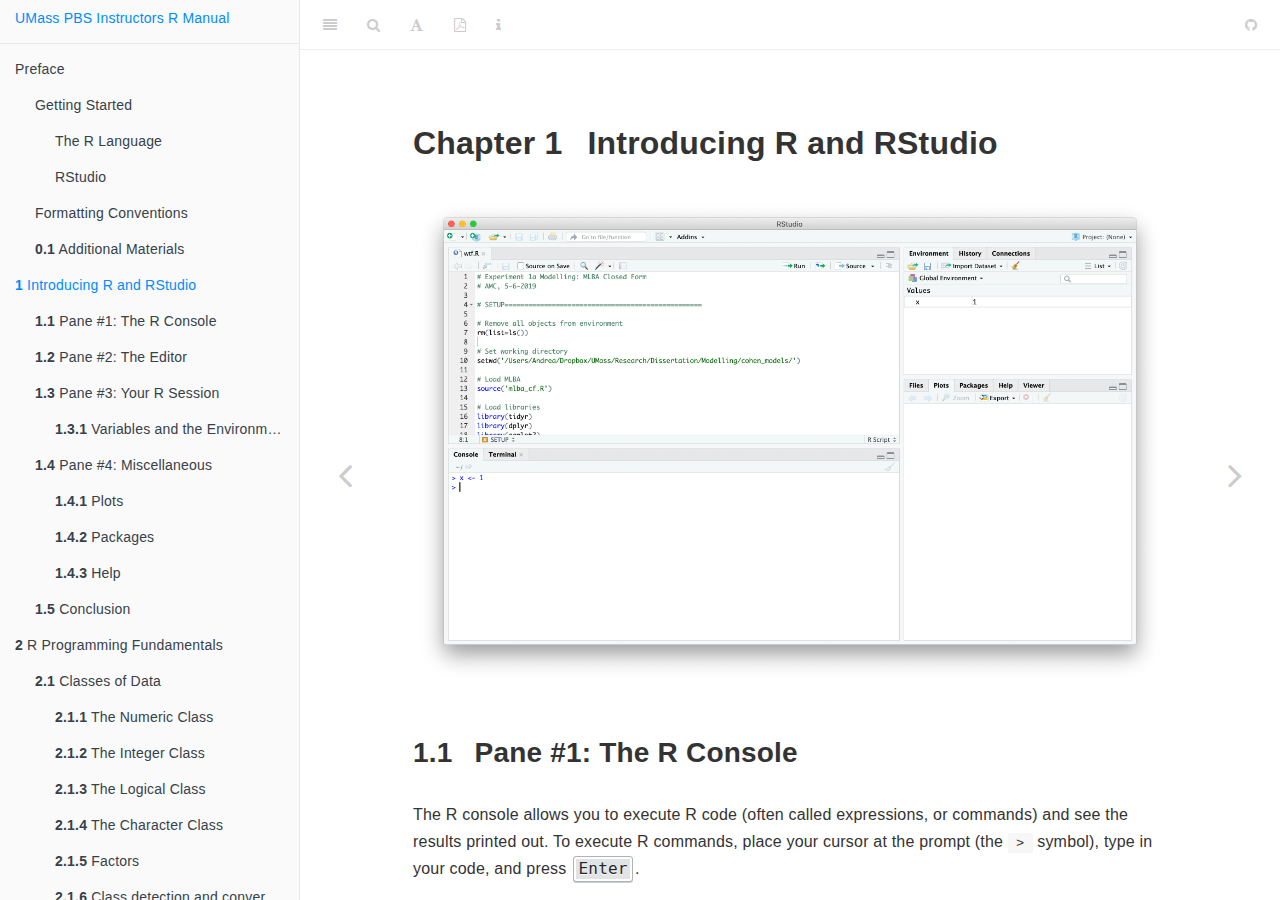
==== commit 13f62042: "updating online book" ====
--- a/introducing-r-and-rstudio.html
+++ b/introducing-r-and-rstudio.html
@@ -129,12 +129,12 @@
 
 <li class="divider"></li>
 <li class="chapter" data-level="" data-path="index.html"><a href="index.html"><i class="fa fa-check"></i>Preface</a><ul>
-<li class="chapter" data-level="0.1" data-path="index.html"><a href="index.html#getting-started"><i class="fa fa-check"></i><b>0.1</b> Getting Started</a><ul>
-<li class="chapter" data-level="0.1.1" data-path="index.html"><a href="index.html#the-r-language"><i class="fa fa-check"></i><b>0.1.1</b> The R Language</a></li>
-<li class="chapter" data-level="0.1.2" data-path="index.html"><a href="index.html#rstudio"><i class="fa fa-check"></i><b>0.1.2</b> RStudio</a></li>
-</ul></li>
-<li class="chapter" data-level="0.2" data-path="index.html"><a href="index.html#formatting-conventions"><i class="fa fa-check"></i><b>0.2</b> Formatting Conventions</a></li>
-<li class="chapter" data-level="0.3" data-path="index.html"><a href="index.html#additional-materials"><i class="fa fa-check"></i><b>0.3</b> Additional Materials</a></li>
+<li class="chapter" data-level="" data-path="index.html"><a href="index.html#getting-started"><i class="fa fa-check"></i>Getting Started</a><ul>
+<li class="chapter" data-level="" data-path="index.html"><a href="index.html#the-r-language"><i class="fa fa-check"></i>The R Language</a></li>
+<li class="chapter" data-level="" data-path="index.html"><a href="index.html#rstudio"><i class="fa fa-check"></i>RStudio</a></li>
+</ul></li>
+<li class="chapter" data-level="" data-path="index.html"><a href="index.html#formatting-conventions"><i class="fa fa-check"></i>Formatting Conventions</a></li>
+<li class="chapter" data-level="0.1" data-path="index.html"><a href="index.html#additional-materials"><i class="fa fa-check"></i><b>0.1</b> Additional Materials</a></li>
 </ul></li>
 <li class="chapter" data-level="1" data-path="introducing-r-and-rstudio.html"><a href="introducing-r-and-rstudio.html"><i class="fa fa-check"></i><b>1</b> Introducing R and RStudio</a><ul>
 <li class="chapter" data-level="1.1" data-path="introducing-r-and-rstudio.html"><a href="introducing-r-and-rstudio.html#console"><i class="fa fa-check"></i><b>1.1</b> Pane #1: The R Console</a></li>
@@ -173,7 +173,7 @@
 <li class="chapter" data-level="2.4.2" data-path="r-programming-fundamentals.html"><a href="r-programming-fundamentals.html#usage"><i class="fa fa-check"></i><b>2.4.2</b> Usage</a></li>
 <li class="chapter" data-level="2.4.3" data-path="r-programming-fundamentals.html"><a href="r-programming-fundamentals.html#arguments"><i class="fa fa-check"></i><b>2.4.3</b> Arguments</a></li>
 <li class="chapter" data-level="2.4.4" data-path="r-programming-fundamentals.html"><a href="r-programming-fundamentals.html#named-vs.-unnamed-arguments"><i class="fa fa-check"></i><b>2.4.4</b> Named vs. Unnamed Arguments</a></li>
-<li class="chapter" data-level="2.4.5" data-path="r-programming-fundamentals.html"><a href="r-programming-fundamentals.html#a-word-of-advice-1"><i class="fa fa-check"></i><b>2.4.5</b> A word of advice</a></li>
+<li class="chapter" data-level="2.4.5" data-path="r-programming-fundamentals.html"><a href="r-programming-fundamentals.html#a-word-of-advice-2"><i class="fa fa-check"></i><b>2.4.5</b> A word of advice</a></li>
 </ul></li>
 <li class="chapter" data-level="2.5" data-path="r-programming-fundamentals.html"><a href="r-programming-fundamentals.html#data-manipulation"><i class="fa fa-check"></i><b>2.5</b> Data Manipulation</a><ul>
 <li class="chapter" data-level="2.5.1" data-path="r-programming-fundamentals.html"><a href="r-programming-fundamentals.html#tidy-data"><i class="fa fa-check"></i><b>2.5.1</b> Tidy Data</a></li>
@@ -182,6 +182,61 @@
 <li class="chapter" data-level="2.5.4" data-path="r-programming-fundamentals.html"><a href="r-programming-fundamentals.html#indexing"><i class="fa fa-check"></i><b>2.5.4</b> Indexing</a></li>
 <li class="chapter" data-level="2.5.5" data-path="r-programming-fundamentals.html"><a href="r-programming-fundamentals.html#replacement"><i class="fa fa-check"></i><b>2.5.5</b> Replacement</a></li>
 <li class="chapter" data-level="2.5.6" data-path="r-programming-fundamentals.html"><a href="r-programming-fundamentals.html#matrices-data-frames"><i class="fa fa-check"></i><b>2.5.6</b> Matrices &amp; Data Frames</a></li>
+</ul></li>
+</ul></li>
+<li class="chapter" data-level="3" data-path="statistics.html"><a href="statistics.html"><i class="fa fa-check"></i><b>3</b> Statistics</a><ul>
+<li class="chapter" data-level="3.1" data-path="statistics.html"><a href="statistics.html#the-data"><i class="fa fa-check"></i><b>3.1</b> The Data</a></li>
+<li class="chapter" data-level="3.2" data-path="statistics.html"><a href="statistics.html#formula-objects"><i class="fa fa-check"></i><b>3.2</b> Formula Objects</a></li>
+<li class="chapter" data-level="3.3" data-path="statistics.html"><a href="statistics.html#descriptive-statistics"><i class="fa fa-check"></i><b>3.3</b> Descriptive Statistics</a><ul>
+<li class="chapter" data-level="3.3.1" data-path="statistics.html"><a href="statistics.html#mean"><i class="fa fa-check"></i><b>3.3.1</b> Mean</a></li>
+<li class="chapter" data-level="3.3.2" data-path="statistics.html"><a href="statistics.html#median"><i class="fa fa-check"></i><b>3.3.2</b> Median</a></li>
+<li class="chapter" data-level="3.3.3" data-path="statistics.html"><a href="statistics.html#variance"><i class="fa fa-check"></i><b>3.3.3</b> Variance</a></li>
+<li class="chapter" data-level="3.3.4" data-path="statistics.html"><a href="statistics.html#standard-deviation"><i class="fa fa-check"></i><b>3.3.4</b> Standard Deviation</a></li>
+<li class="chapter" data-level="3.3.5" data-path="statistics.html"><a href="statistics.html#standard-error"><i class="fa fa-check"></i><b>3.3.5</b> Standard Error</a></li>
+<li class="chapter" data-level="3.3.6" data-path="statistics.html"><a href="statistics.html#correlation"><i class="fa fa-check"></i><b>3.3.6</b> Correlation</a></li>
+<li class="chapter" data-level="3.3.7" data-path="statistics.html"><a href="statistics.html#summary-functions"><i class="fa fa-check"></i><b>3.3.7</b> Summary Functions</a></li>
+</ul></li>
+<li class="chapter" data-level="3.4" data-path="statistics.html"><a href="statistics.html#plotting"><i class="fa fa-check"></i><b>3.4</b> Plotting</a><ul>
+<li class="chapter" data-level="3.4.1" data-path="statistics.html"><a href="statistics.html#scatter-line-plots"><i class="fa fa-check"></i><b>3.4.1</b> Scatter &amp; Line Plots</a></li>
+<li class="chapter" data-level="3.4.2" data-path="statistics.html"><a href="statistics.html#barplots"><i class="fa fa-check"></i><b>3.4.2</b> Barplots</a></li>
+<li class="chapter" data-level="3.4.3" data-path="statistics.html"><a href="statistics.html#histograms"><i class="fa fa-check"></i><b>3.4.3</b> Histograms</a></li>
+<li class="chapter" data-level="3.4.4" data-path="statistics.html"><a href="statistics.html#boxplots"><i class="fa fa-check"></i><b>3.4.4</b> Boxplots</a></li>
+<li class="chapter" data-level="3.4.5" data-path="statistics.html"><a href="statistics.html#configuring-plots"><i class="fa fa-check"></i><b>3.4.5</b> Configuring Plots</a></li>
+<li class="chapter" data-level="3.4.6" data-path="statistics.html"><a href="statistics.html#what-about-ggplot"><i class="fa fa-check"></i><b>3.4.6</b> What about ggplot?</a></li>
+</ul></li>
+<li class="chapter" data-level="3.5" data-path="statistics.html"><a href="statistics.html#inferential-statistics"><i class="fa fa-check"></i><b>3.5</b> Inferential Statistics</a><ul>
+<li class="chapter" data-level="3.5.1" data-path="statistics.html"><a href="statistics.html#distribution-functions"><i class="fa fa-check"></i><b>3.5.1</b> Distribution Functions</a></li>
+<li class="chapter" data-level="3.5.2" data-path="statistics.html"><a href="statistics.html#t.test"><i class="fa fa-check"></i><b>3.5.2</b> <code>t.test()</code></a></li>
+<li class="chapter" data-level="3.5.3" data-path="statistics.html"><a href="statistics.html#aov"><i class="fa fa-check"></i><b>3.5.3</b> <code>aov()</code></a></li>
+<li class="chapter" data-level="3.5.4" data-path="statistics.html"><a href="statistics.html#cor.test"><i class="fa fa-check"></i><b>3.5.4</b> <code>cor.test()</code></a></li>
+<li class="chapter" data-level="3.5.5" data-path="statistics.html"><a href="statistics.html#binom.test"><i class="fa fa-check"></i><b>3.5.5</b> <code>binom.test()</code></a></li>
+<li class="chapter" data-level="3.5.6" data-path="statistics.html"><a href="statistics.html#chisq.test"><i class="fa fa-check"></i><b>3.5.6</b> <code>chisq.test()</code></a></li>
+<li class="chapter" data-level="3.5.7" data-path="statistics.html"><a href="statistics.html#lm"><i class="fa fa-check"></i><b>3.5.7</b> <code>lm()</code></a></li>
+<li class="chapter" data-level="3.5.8" data-path="statistics.html"><a href="statistics.html#confidence-intervals"><i class="fa fa-check"></i><b>3.5.8</b> Confidence Intervals</a></li>
+</ul></li>
+</ul></li>
+<li class="chapter" data-level="4" data-path="tools-advice-for-instructors.html"><a href="tools-advice-for-instructors.html"><i class="fa fa-check"></i><b>4</b> Tools &amp; Advice for Instructors</a><ul>
+<li class="chapter" data-level="4.1" data-path="tools-advice-for-instructors.html"><a href="tools-advice-for-instructors.html#best-practices"><i class="fa fa-check"></i><b>4.1</b> Best Practices</a><ul>
+<li class="chapter" data-level="4.1.1" data-path="tools-advice-for-instructors.html"><a href="tools-advice-for-instructors.html#commands-vs.-buttons"><i class="fa fa-check"></i><b>4.1.1</b> Commands vs. Buttons</a></li>
+<li class="chapter" data-level="4.1.2" data-path="tools-advice-for-instructors.html"><a href="tools-advice-for-instructors.html#naming-objects"><i class="fa fa-check"></i><b>4.1.2</b> Naming Objects</a></li>
+<li class="chapter" data-level="4.1.3" data-path="tools-advice-for-instructors.html"><a href="tools-advice-for-instructors.html#scripting"><i class="fa fa-check"></i><b>4.1.3</b> Scripting</a></li>
+<li class="chapter" data-level="4.1.4" data-path="tools-advice-for-instructors.html"><a href="tools-advice-for-instructors.html#formatting-requirements-for-assignments"><i class="fa fa-check"></i><b>4.1.4</b> Formatting Requirements for Assignments</a></li>
+</ul></li>
+<li class="chapter" data-level="4.2" data-path="tools-advice-for-instructors.html"><a href="tools-advice-for-instructors.html#error-messages"><i class="fa fa-check"></i><b>4.2</b> Error Messages</a><ul>
+<li class="chapter" data-level="4.2.1" data-path="tools-advice-for-instructors.html"><a href="tools-advice-for-instructors.html#there-is-no-output-from-a-command-and-there-is-a-in-the-console-instead-of-a-."><i class="fa fa-check"></i><b>4.2.1</b> There is no output from a command, and there is a <code>+</code> in the console instead of a <code>&gt;</code>.</a></li>
+<li class="chapter" data-level="4.2.2" data-path="tools-advice-for-instructors.html"><a href="tools-advice-for-instructors.html#error-unexpected-in-___"><i class="fa fa-check"></i><b>4.2.2</b> <code>Error: unexpected ')' in '___'</code></a></li>
+<li class="chapter" data-level="4.2.3" data-path="tools-advice-for-instructors.html"><a href="tools-advice-for-instructors.html#error-object-___-not-found"><i class="fa fa-check"></i><b>4.2.3</b> <code>Error: Object '___' not found</code></a></li>
+<li class="chapter" data-level="4.2.4" data-path="tools-advice-for-instructors.html"><a href="tools-advice-for-instructors.html#error-in-___-non-numeric-argument-to-binary-operator"><i class="fa fa-check"></i><b>4.2.4</b> <code>Error in ___ : non-numeric argument to binary operator</code></a></li>
+<li class="chapter" data-level="4.2.5" data-path="tools-advice-for-instructors.html"><a href="tools-advice-for-instructors.html#error-in-___x-could-not-find-function-___"><i class="fa fa-check"></i><b>4.2.5</b> <code>Error in ___(x) : could not find function '___'</code></a></li>
+<li class="chapter" data-level="4.2.6" data-path="tools-advice-for-instructors.html"><a href="tools-advice-for-instructors.html#error-in-___-cannot-open-the-connection"><i class="fa fa-check"></i><b>4.2.6</b> <code>Error in ___ : cannot open the connection</code></a></li>
+<li class="chapter" data-level="4.2.7" data-path="tools-advice-for-instructors.html"><a href="tools-advice-for-instructors.html#error-in-___-undefined-columns-selected-or-error-in-___-subscript-out-of-bounds"><i class="fa fa-check"></i><b>4.2.7</b> <code>Error in ___ : undefined columns selected** or **Error in ___: subscript out of bounds</code></a></li>
+<li class="chapter" data-level="4.2.8" data-path="tools-advice-for-instructors.html"><a href="tools-advice-for-instructors.html#error-unexpected-symbol-in-___"><i class="fa fa-check"></i><b>4.2.8</b> <code>Error: unexpected symbol in '___'</code></a></li>
+</ul></li>
+<li class="chapter" data-level="4.3" data-path="tools-advice-for-instructors.html"><a href="tools-advice-for-instructors.html#data-sets"><i class="fa fa-check"></i><b>4.3</b> Data Sets</a><ul>
+<li class="chapter" data-level="4.3.1" data-path="tools-advice-for-instructors.html"><a href="tools-advice-for-instructors.html#built-in"><i class="fa fa-check"></i><b>4.3.1</b> Built-In</a></li>
+<li class="chapter" data-level="4.3.2" data-path="tools-advice-for-instructors.html"><a href="tools-advice-for-instructors.html#fivethirtyeight"><i class="fa fa-check"></i><b>4.3.2</b> FiveThirtyEight</a></li>
+<li class="chapter" data-level="4.3.3" data-path="tools-advice-for-instructors.html"><a href="tools-advice-for-instructors.html#psych"><i class="fa fa-check"></i><b>4.3.3</b> psych</a></li>
+<li class="chapter" data-level="4.3.4" data-path="tools-advice-for-instructors.html"><a href="tools-advice-for-instructors.html#simulating-your-own-data-sets"><i class="fa fa-check"></i><b>4.3.4</b> Simulating your own Data Sets</a></li>
 </ul></li>
 </ul></li>
 </ul>
@@ -264,7 +319,7 @@
 <li>The name cannot begin with a number.</li>
 </ol>
 <p>See the “Details” section of the <a href="https://www.rdocumentation.org/packages/base/versions/3.6.0/topics/make.names">make.names</a> help page, and the <a href="https://www.rdocumentation.org/packages/base/versions/3.6.0/topics/Reserved">list of reserved keywords</a> for a complete set of naming rules.</p>
-<div id="a-word-of-advice" class="section level4 unnumbered">
+<div id="a-word-of-advice-1" class="section level4 unnumbered">
 <h4>A word of advice</h4>
 <p>When you exit RStudio, you will get a pop-up asking you if you want to “Save workspace image…” to some location on your hard drive. Any person’s natural inclination is to answer “Yes” - what fool doesn’t want to save their work? However, saving your “workspace image” and “saving your work” are not the same thing.</p>
 <p>Saving your <strong>workspace</strong> means saving the state of your R session (i.e., all the variables, you’ve created, packages you’ve loaded, etc.) so they everything can be reloaded the next time you start RStudio. Which sounds great. Until you get a month into the semester, and you’ve keep saving and loading an entire month of R sessions each time. You’ve run out of variable names and have resorted to naming things “xxxxxx” to avoid naming collisions. Or you forget to avoid naming collisions and obliterate that one variable you actually <em>do</em> care about. And now RStudio takes 2 minutes to start and shut down because you’ve created a behemoth.</p>
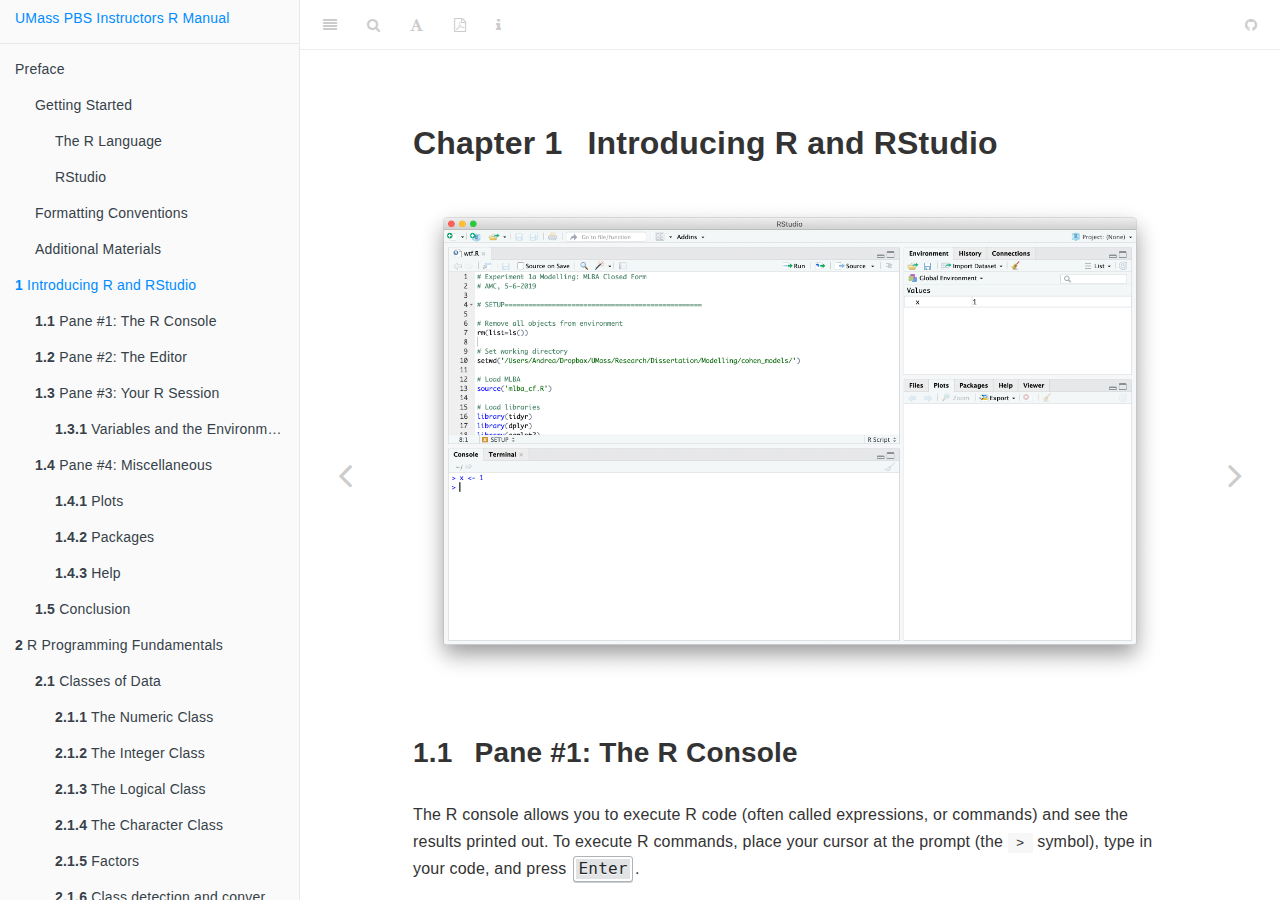
==== commit 2ae32fb1: "updating online book" ====
--- a/introducing-r-and-rstudio.html
+++ b/introducing-r-and-rstudio.html
@@ -134,7 +134,7 @@
 <li class="chapter" data-level="" data-path="index.html"><a href="index.html#rstudio"><i class="fa fa-check"></i>RStudio</a></li>
 </ul></li>
 <li class="chapter" data-level="" data-path="index.html"><a href="index.html#formatting-conventions"><i class="fa fa-check"></i>Formatting Conventions</a></li>
-<li class="chapter" data-level="0.1" data-path="index.html"><a href="index.html#additional-materials"><i class="fa fa-check"></i><b>0.1</b> Additional Materials</a></li>
+<li class="chapter" data-level="" data-path="index.html"><a href="index.html#additional-materials"><i class="fa fa-check"></i>Additional Materials</a></li>
 </ul></li>
 <li class="chapter" data-level="1" data-path="introducing-r-and-rstudio.html"><a href="introducing-r-and-rstudio.html"><i class="fa fa-check"></i><b>1</b> Introducing R and RStudio</a><ul>
 <li class="chapter" data-level="1.1" data-path="introducing-r-and-rstudio.html"><a href="introducing-r-and-rstudio.html#console"><i class="fa fa-check"></i><b>1.1</b> Pane #1: The R Console</a></li>
@@ -198,11 +198,12 @@
 </ul></li>
 <li class="chapter" data-level="3.4" data-path="statistics.html"><a href="statistics.html#plotting"><i class="fa fa-check"></i><b>3.4</b> Plotting</a><ul>
 <li class="chapter" data-level="3.4.1" data-path="statistics.html"><a href="statistics.html#scatter-line-plots"><i class="fa fa-check"></i><b>3.4.1</b> Scatter &amp; Line Plots</a></li>
-<li class="chapter" data-level="3.4.2" data-path="statistics.html"><a href="statistics.html#barplots"><i class="fa fa-check"></i><b>3.4.2</b> Barplots</a></li>
-<li class="chapter" data-level="3.4.3" data-path="statistics.html"><a href="statistics.html#histograms"><i class="fa fa-check"></i><b>3.4.3</b> Histograms</a></li>
-<li class="chapter" data-level="3.4.4" data-path="statistics.html"><a href="statistics.html#boxplots"><i class="fa fa-check"></i><b>3.4.4</b> Boxplots</a></li>
-<li class="chapter" data-level="3.4.5" data-path="statistics.html"><a href="statistics.html#configuring-plots"><i class="fa fa-check"></i><b>3.4.5</b> Configuring Plots</a></li>
-<li class="chapter" data-level="3.4.6" data-path="statistics.html"><a href="statistics.html#what-about-ggplot"><i class="fa fa-check"></i><b>3.4.6</b> What about ggplot?</a></li>
+<li class="chapter" data-level="3.4.2" data-path="statistics.html"><a href="statistics.html#histograms"><i class="fa fa-check"></i><b>3.4.2</b> Histograms</a></li>
+<li class="chapter" data-level="3.4.3" data-path="statistics.html"><a href="statistics.html#boxplots"><i class="fa fa-check"></i><b>3.4.3</b> Boxplots</a></li>
+<li class="chapter" data-level="3.4.4" data-path="statistics.html"><a href="statistics.html#bar-plots"><i class="fa fa-check"></i><b>3.4.4</b> Bar plots</a></li>
+<li class="chapter" data-level="3.4.5" data-path="statistics.html"><a href="statistics.html#multiple-plots-in-single-figure"><i class="fa fa-check"></i><b>3.4.5</b> Multiple plots in single figure</a></li>
+<li class="chapter" data-level="3.4.6" data-path="statistics.html"><a href="statistics.html#saving-plots"><i class="fa fa-check"></i><b>3.4.6</b> Saving Plots</a></li>
+<li class="chapter" data-level="3.4.7" data-path="statistics.html"><a href="statistics.html#what-about-ggplot"><i class="fa fa-check"></i><b>3.4.7</b> What about ggplot?</a></li>
 </ul></li>
 <li class="chapter" data-level="3.5" data-path="statistics.html"><a href="statistics.html#inferential-statistics"><i class="fa fa-check"></i><b>3.5</b> Inferential Statistics</a><ul>
 <li class="chapter" data-level="3.5.1" data-path="statistics.html"><a href="statistics.html#distribution-functions"><i class="fa fa-check"></i><b>3.5.1</b> Distribution Functions</a></li>
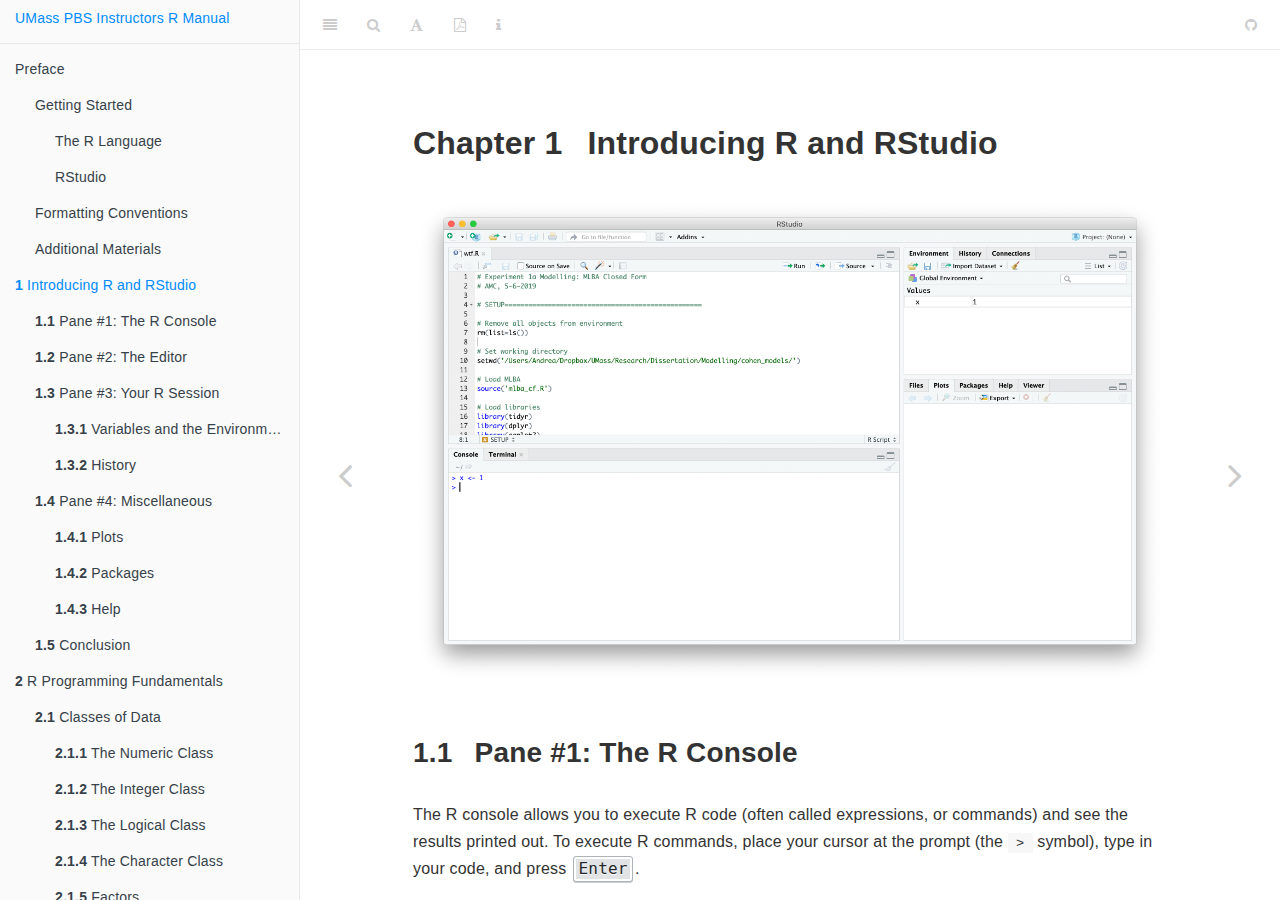
==== commit 9b83e214: "update online book" ====
--- a/introducing-r-and-rstudio.html
+++ b/introducing-r-and-rstudio.html
@@ -49,67 +49,41 @@
 
 
 <style type="text/css">
-a.sourceLine { display: inline-block; line-height: 1.25; }
-a.sourceLine { pointer-events: none; color: inherit; text-decoration: inherit; }
-a.sourceLine:empty { height: 1.2em; }
-.sourceCode { overflow: visible; }
-code.sourceCode { white-space: pre; position: relative; }
-div.sourceCode { margin: 1em 0; }
-pre.sourceCode { margin: 0; }
-@media screen {
-div.sourceCode { overflow: auto; }
-}
-@media print {
-code.sourceCode { white-space: pre-wrap; }
-a.sourceLine { text-indent: -1em; padding-left: 1em; }
-}
-pre.numberSource a.sourceLine
-  { position: relative; left: -4em; }
-pre.numberSource a.sourceLine::before
-  { content: attr(title);
-    position: relative; left: -1em; text-align: right; vertical-align: baseline;
-    border: none; pointer-events: all; display: inline-block;
-    -webkit-touch-callout: none; -webkit-user-select: none;
-    -khtml-user-select: none; -moz-user-select: none;
-    -ms-user-select: none; user-select: none;
-    padding: 0 4px; width: 4em;
-    color: #aaaaaa;
-  }
-pre.numberSource { margin-left: 3em; border-left: 1px solid #aaaaaa;  padding-left: 4px; }
-div.sourceCode
-  {  }
-@media screen {
-a.sourceLine::before { text-decoration: underline; }
-}
-code span.al { color: #ff0000; font-weight: bold; } /* Alert */
-code span.an { color: #60a0b0; font-weight: bold; font-style: italic; } /* Annotation */
-code span.at { color: #7d9029; } /* Attribute */
-code span.bn { color: #40a070; } /* BaseN */
-code span.bu { } /* BuiltIn */
-code span.cf { color: #007020; font-weight: bold; } /* ControlFlow */
-code span.ch { color: #4070a0; } /* Char */
-code span.cn { color: #880000; } /* Constant */
-code span.co { color: #60a0b0; font-style: italic; } /* Comment */
-code span.cv { color: #60a0b0; font-weight: bold; font-style: italic; } /* CommentVar */
-code span.do { color: #ba2121; font-style: italic; } /* Documentation */
-code span.dt { color: #902000; } /* DataType */
-code span.dv { color: #40a070; } /* DecVal */
-code span.er { color: #ff0000; font-weight: bold; } /* Error */
-code span.ex { } /* Extension */
-code span.fl { color: #40a070; } /* Float */
-code span.fu { color: #06287e; } /* Function */
-code span.im { } /* Import */
-code span.in { color: #60a0b0; font-weight: bold; font-style: italic; } /* Information */
-code span.kw { color: #007020; font-weight: bold; } /* Keyword */
-code span.op { color: #666666; } /* Operator */
-code span.ot { color: #007020; } /* Other */
-code span.pp { color: #bc7a00; } /* Preprocessor */
-code span.sc { color: #4070a0; } /* SpecialChar */
-code span.ss { color: #bb6688; } /* SpecialString */
-code span.st { color: #4070a0; } /* String */
-code span.va { color: #19177c; } /* Variable */
-code span.vs { color: #4070a0; } /* VerbatimString */
-code span.wa { color: #60a0b0; font-weight: bold; font-style: italic; } /* Warning */
+div.sourceCode { overflow-x: auto; }
+table.sourceCode, tr.sourceCode, td.lineNumbers, td.sourceCode {
+  margin: 0; padding: 0; vertical-align: baseline; border: none; }
+table.sourceCode { width: 100%; line-height: 100%; }
+td.lineNumbers { text-align: right; padding-right: 4px; padding-left: 4px; color: #aaaaaa; border-right: 1px solid #aaaaaa; }
+td.sourceCode { padding-left: 5px; }
+code > span.kw { color: #007020; font-weight: bold; } /* Keyword */
+code > span.dt { color: #902000; } /* DataType */
+code > span.dv { color: #40a070; } /* DecVal */
+code > span.bn { color: #40a070; } /* BaseN */
+code > span.fl { color: #40a070; } /* Float */
+code > span.ch { color: #4070a0; } /* Char */
+code > span.st { color: #4070a0; } /* String */
+code > span.co { color: #60a0b0; font-style: italic; } /* Comment */
+code > span.ot { color: #007020; } /* Other */
+code > span.al { color: #ff0000; font-weight: bold; } /* Alert */
+code > span.fu { color: #06287e; } /* Function */
+code > span.er { color: #ff0000; font-weight: bold; } /* Error */
+code > span.wa { color: #60a0b0; font-weight: bold; font-style: italic; } /* Warning */
+code > span.cn { color: #880000; } /* Constant */
+code > span.sc { color: #4070a0; } /* SpecialChar */
+code > span.vs { color: #4070a0; } /* VerbatimString */
+code > span.ss { color: #bb6688; } /* SpecialString */
+code > span.im { } /* Import */
+code > span.va { color: #19177c; } /* Variable */
+code > span.cf { color: #007020; font-weight: bold; } /* ControlFlow */
+code > span.op { color: #666666; } /* Operator */
+code > span.bu { } /* BuiltIn */
+code > span.ex { } /* Extension */
+code > span.pp { color: #bc7a00; } /* Preprocessor */
+code > span.at { color: #7d9029; } /* Attribute */
+code > span.do { color: #ba2121; font-style: italic; } /* Documentation */
+code > span.an { color: #60a0b0; font-weight: bold; font-style: italic; } /* Annotation */
+code > span.cv { color: #60a0b0; font-weight: bold; font-style: italic; } /* CommentVar */
+code > span.in { color: #60a0b0; font-weight: bold; font-style: italic; } /* Information */
 </style>
 
 <link rel="stylesheet" href="css/custom.css" type="text/css" />
@@ -141,6 +115,7 @@
 <li class="chapter" data-level="1.2" data-path="introducing-r-and-rstudio.html"><a href="introducing-r-and-rstudio.html#pane-2-the-editor"><i class="fa fa-check"></i><b>1.2</b> Pane #2: The Editor</a></li>
 <li class="chapter" data-level="1.3" data-path="introducing-r-and-rstudio.html"><a href="introducing-r-and-rstudio.html#pane-3-your-r-session"><i class="fa fa-check"></i><b>1.3</b> Pane #3: Your R Session</a><ul>
 <li class="chapter" data-level="1.3.1" data-path="introducing-r-and-rstudio.html"><a href="introducing-r-and-rstudio.html#variables-and-the-environment"><i class="fa fa-check"></i><b>1.3.1</b> Variables and the Environment</a></li>
+<li class="chapter" data-level="1.3.2" data-path="introducing-r-and-rstudio.html"><a href="introducing-r-and-rstudio.html#history"><i class="fa fa-check"></i><b>1.3.2</b> History</a></li>
 </ul></li>
 <li class="chapter" data-level="1.4" data-path="introducing-r-and-rstudio.html"><a href="introducing-r-and-rstudio.html#pane-4-miscellaneous"><i class="fa fa-check"></i><b>1.4</b> Pane #4: Miscellaneous</a><ul>
 <li class="chapter" data-level="1.4.1" data-path="introducing-r-and-rstudio.html"><a href="introducing-r-and-rstudio.html#plots"><i class="fa fa-check"></i><b>1.4.1</b> Plots</a></li>
@@ -172,8 +147,8 @@
 <li class="chapter" data-level="2.4.1" data-path="r-programming-fundamentals.html"><a href="r-programming-fundamentals.html#description"><i class="fa fa-check"></i><b>2.4.1</b> Description</a></li>
 <li class="chapter" data-level="2.4.2" data-path="r-programming-fundamentals.html"><a href="r-programming-fundamentals.html#usage"><i class="fa fa-check"></i><b>2.4.2</b> Usage</a></li>
 <li class="chapter" data-level="2.4.3" data-path="r-programming-fundamentals.html"><a href="r-programming-fundamentals.html#arguments"><i class="fa fa-check"></i><b>2.4.3</b> Arguments</a></li>
-<li class="chapter" data-level="2.4.4" data-path="r-programming-fundamentals.html"><a href="r-programming-fundamentals.html#named-vs.-unnamed-arguments"><i class="fa fa-check"></i><b>2.4.4</b> Named vs. Unnamed Arguments</a></li>
-<li class="chapter" data-level="2.4.5" data-path="r-programming-fundamentals.html"><a href="r-programming-fundamentals.html#a-word-of-advice-2"><i class="fa fa-check"></i><b>2.4.5</b> A word of advice</a></li>
+<li class="chapter" data-level="2.4.4" data-path="r-programming-fundamentals.html"><a href="r-programming-fundamentals.html#named-vs.unnamed-arguments"><i class="fa fa-check"></i><b>2.4.4</b> Named vs. Unnamed Arguments</a></li>
+<li class="chapter" data-level="2.4.5" data-path="r-programming-fundamentals.html"><a href="r-programming-fundamentals.html#a-word-of-advice-2"><i class="fa fa-check"></i><b>2.4.5</b> A Word of Advice</a></li>
 </ul></li>
 <li class="chapter" data-level="2.5" data-path="r-programming-fundamentals.html"><a href="r-programming-fundamentals.html#data-manipulation"><i class="fa fa-check"></i><b>2.5</b> Data Manipulation</a><ul>
 <li class="chapter" data-level="2.5.1" data-path="r-programming-fundamentals.html"><a href="r-programming-fundamentals.html#tidy-data"><i class="fa fa-check"></i><b>2.5.1</b> Tidy Data</a></li>
@@ -192,8 +167,8 @@
 <li class="chapter" data-level="3.3.2" data-path="statistics.html"><a href="statistics.html#median"><i class="fa fa-check"></i><b>3.3.2</b> Median</a></li>
 <li class="chapter" data-level="3.3.3" data-path="statistics.html"><a href="statistics.html#variance"><i class="fa fa-check"></i><b>3.3.3</b> Variance</a></li>
 <li class="chapter" data-level="3.3.4" data-path="statistics.html"><a href="statistics.html#standard-deviation"><i class="fa fa-check"></i><b>3.3.4</b> Standard Deviation</a></li>
-<li class="chapter" data-level="3.3.5" data-path="statistics.html"><a href="statistics.html#standard-error"><i class="fa fa-check"></i><b>3.3.5</b> Standard Error</a></li>
-<li class="chapter" data-level="3.3.6" data-path="statistics.html"><a href="statistics.html#correlation"><i class="fa fa-check"></i><b>3.3.6</b> Correlation</a></li>
+<li class="chapter" data-level="3.3.5" data-path="statistics.html"><a href="statistics.html#standard-error-of-the-mean"><i class="fa fa-check"></i><b>3.3.5</b> Standard Error of the Mean</a></li>
+<li class="chapter" data-level="3.3.6" data-path="statistics.html"><a href="statistics.html#correlation-proportion-of-variance-explained"><i class="fa fa-check"></i><b>3.3.6</b> Correlation &amp; Proportion of Variance Explained</a></li>
 <li class="chapter" data-level="3.3.7" data-path="statistics.html"><a href="statistics.html#summary-functions"><i class="fa fa-check"></i><b>3.3.7</b> Summary Functions</a></li>
 </ul></li>
 <li class="chapter" data-level="3.4" data-path="statistics.html"><a href="statistics.html#plotting"><i class="fa fa-check"></i><b>3.4</b> Plotting</a><ul>
@@ -207,37 +182,37 @@
 </ul></li>
 <li class="chapter" data-level="3.5" data-path="statistics.html"><a href="statistics.html#inferential-statistics"><i class="fa fa-check"></i><b>3.5</b> Inferential Statistics</a><ul>
 <li class="chapter" data-level="3.5.1" data-path="statistics.html"><a href="statistics.html#distribution-functions"><i class="fa fa-check"></i><b>3.5.1</b> Distribution Functions</a></li>
-<li class="chapter" data-level="3.5.2" data-path="statistics.html"><a href="statistics.html#t.test"><i class="fa fa-check"></i><b>3.5.2</b> <code>t.test()</code></a></li>
-<li class="chapter" data-level="3.5.3" data-path="statistics.html"><a href="statistics.html#aov"><i class="fa fa-check"></i><b>3.5.3</b> <code>aov()</code></a></li>
-<li class="chapter" data-level="3.5.4" data-path="statistics.html"><a href="statistics.html#cor.test"><i class="fa fa-check"></i><b>3.5.4</b> <code>cor.test()</code></a></li>
-<li class="chapter" data-level="3.5.5" data-path="statistics.html"><a href="statistics.html#binom.test"><i class="fa fa-check"></i><b>3.5.5</b> <code>binom.test()</code></a></li>
-<li class="chapter" data-level="3.5.6" data-path="statistics.html"><a href="statistics.html#chisq.test"><i class="fa fa-check"></i><b>3.5.6</b> <code>chisq.test()</code></a></li>
-<li class="chapter" data-level="3.5.7" data-path="statistics.html"><a href="statistics.html#lm"><i class="fa fa-check"></i><b>3.5.7</b> <code>lm()</code></a></li>
-<li class="chapter" data-level="3.5.8" data-path="statistics.html"><a href="statistics.html#confidence-intervals"><i class="fa fa-check"></i><b>3.5.8</b> Confidence Intervals</a></li>
+<li class="chapter" data-level="3.5.2" data-path="statistics.html"><a href="statistics.html#confidence-intervals"><i class="fa fa-check"></i><b>3.5.2</b> Confidence Intervals</a></li>
+<li class="chapter" data-level="3.5.3" data-path="statistics.html"><a href="statistics.html#t.test"><i class="fa fa-check"></i><b>3.5.3</b> <code>t.test()</code></a></li>
+<li class="chapter" data-level="3.5.4" data-path="statistics.html"><a href="statistics.html#aov"><i class="fa fa-check"></i><b>3.5.4</b> <code>aov()</code></a></li>
+<li class="chapter" data-level="3.5.5" data-path="statistics.html"><a href="statistics.html#cor.test"><i class="fa fa-check"></i><b>3.5.5</b> <code>cor.test()</code></a></li>
+<li class="chapter" data-level="3.5.6" data-path="statistics.html"><a href="statistics.html#binom.test"><i class="fa fa-check"></i><b>3.5.6</b> <code>binom.test()</code></a></li>
+<li class="chapter" data-level="3.5.7" data-path="statistics.html"><a href="statistics.html#chisq.test"><i class="fa fa-check"></i><b>3.5.7</b> <code>chisq.test()</code></a></li>
 </ul></li>
 </ul></li>
 <li class="chapter" data-level="4" data-path="tools-advice-for-instructors.html"><a href="tools-advice-for-instructors.html"><i class="fa fa-check"></i><b>4</b> Tools &amp; Advice for Instructors</a><ul>
 <li class="chapter" data-level="4.1" data-path="tools-advice-for-instructors.html"><a href="tools-advice-for-instructors.html#best-practices"><i class="fa fa-check"></i><b>4.1</b> Best Practices</a><ul>
-<li class="chapter" data-level="4.1.1" data-path="tools-advice-for-instructors.html"><a href="tools-advice-for-instructors.html#commands-vs.-buttons"><i class="fa fa-check"></i><b>4.1.1</b> Commands vs. Buttons</a></li>
+<li class="chapter" data-level="4.1.1" data-path="tools-advice-for-instructors.html"><a href="tools-advice-for-instructors.html#commands-vs.buttons"><i class="fa fa-check"></i><b>4.1.1</b> Commands vs. Buttons</a></li>
 <li class="chapter" data-level="4.1.2" data-path="tools-advice-for-instructors.html"><a href="tools-advice-for-instructors.html#naming-objects"><i class="fa fa-check"></i><b>4.1.2</b> Naming Objects</a></li>
 <li class="chapter" data-level="4.1.3" data-path="tools-advice-for-instructors.html"><a href="tools-advice-for-instructors.html#scripting"><i class="fa fa-check"></i><b>4.1.3</b> Scripting</a></li>
 <li class="chapter" data-level="4.1.4" data-path="tools-advice-for-instructors.html"><a href="tools-advice-for-instructors.html#formatting-requirements-for-assignments"><i class="fa fa-check"></i><b>4.1.4</b> Formatting Requirements for Assignments</a></li>
 </ul></li>
 <li class="chapter" data-level="4.2" data-path="tools-advice-for-instructors.html"><a href="tools-advice-for-instructors.html#error-messages"><i class="fa fa-check"></i><b>4.2</b> Error Messages</a><ul>
-<li class="chapter" data-level="4.2.1" data-path="tools-advice-for-instructors.html"><a href="tools-advice-for-instructors.html#there-is-no-output-from-a-command-and-there-is-a-in-the-console-instead-of-a-."><i class="fa fa-check"></i><b>4.2.1</b> There is no output from a command, and there is a <code>+</code> in the console instead of a <code>&gt;</code>.</a></li>
-<li class="chapter" data-level="4.2.2" data-path="tools-advice-for-instructors.html"><a href="tools-advice-for-instructors.html#error-unexpected-in-___"><i class="fa fa-check"></i><b>4.2.2</b> <code>Error: unexpected ')' in '___'</code></a></li>
-<li class="chapter" data-level="4.2.3" data-path="tools-advice-for-instructors.html"><a href="tools-advice-for-instructors.html#error-object-___-not-found"><i class="fa fa-check"></i><b>4.2.3</b> <code>Error: Object '___' not found</code></a></li>
-<li class="chapter" data-level="4.2.4" data-path="tools-advice-for-instructors.html"><a href="tools-advice-for-instructors.html#error-in-___-non-numeric-argument-to-binary-operator"><i class="fa fa-check"></i><b>4.2.4</b> <code>Error in ___ : non-numeric argument to binary operator</code></a></li>
-<li class="chapter" data-level="4.2.5" data-path="tools-advice-for-instructors.html"><a href="tools-advice-for-instructors.html#error-in-___x-could-not-find-function-___"><i class="fa fa-check"></i><b>4.2.5</b> <code>Error in ___(x) : could not find function '___'</code></a></li>
-<li class="chapter" data-level="4.2.6" data-path="tools-advice-for-instructors.html"><a href="tools-advice-for-instructors.html#error-in-___-cannot-open-the-connection"><i class="fa fa-check"></i><b>4.2.6</b> <code>Error in ___ : cannot open the connection</code></a></li>
-<li class="chapter" data-level="4.2.7" data-path="tools-advice-for-instructors.html"><a href="tools-advice-for-instructors.html#error-in-___-undefined-columns-selected-or-error-in-___-subscript-out-of-bounds"><i class="fa fa-check"></i><b>4.2.7</b> <code>Error in ___ : undefined columns selected** or **Error in ___: subscript out of bounds</code></a></li>
-<li class="chapter" data-level="4.2.8" data-path="tools-advice-for-instructors.html"><a href="tools-advice-for-instructors.html#error-unexpected-symbol-in-___"><i class="fa fa-check"></i><b>4.2.8</b> <code>Error: unexpected symbol in '___'</code></a></li>
+<li><a href="tools-advice-for-instructors.html#there-is-no-output-from-a-command-and-there-is-a-in-the-console-instead-of-a-.">There is no output from a command, and there is a <code>+</code> in the console instead of a <code>&gt;</code>.</a></li>
+<li><a href="tools-advice-for-instructors.html#error-unexpected-in-___"><code>Error: unexpected ')' in '___'</code></a></li>
+<li><a href="tools-advice-for-instructors.html#error-object-___-not-found"><code>Error: Object '___' not found</code></a></li>
+<li><a href="tools-advice-for-instructors.html#error-in-___-non-numeric-argument-to-binary-operator"><code>Error in ___ : non-numeric argument to binary operator</code></a></li>
+<li><a href="tools-advice-for-instructors.html#error-in-___x-could-not-find-function-___"><code>Error in ___(x) : could not find function '___'</code></a></li>
+<li><a href="tools-advice-for-instructors.html#error-in-___-cannot-open-the-connection"><code>Error in ___ : cannot open the connection</code></a></li>
+<li><a href="tools-advice-for-instructors.html#error-in-___-undefined-columns-selected-or-error-in-___-subscript-out-of-bounds"><code>Error in ___ : undefined columns selected** or **Error in ___: subscript out of bounds</code></a></li>
+<li><a href="tools-advice-for-instructors.html#error-unexpected-symbol-in-___"><code>Error: unexpected symbol in '___'</code></a></li>
 </ul></li>
 <li class="chapter" data-level="4.3" data-path="tools-advice-for-instructors.html"><a href="tools-advice-for-instructors.html#data-sets"><i class="fa fa-check"></i><b>4.3</b> Data Sets</a><ul>
-<li class="chapter" data-level="4.3.1" data-path="tools-advice-for-instructors.html"><a href="tools-advice-for-instructors.html#built-in"><i class="fa fa-check"></i><b>4.3.1</b> Built-In</a></li>
-<li class="chapter" data-level="4.3.2" data-path="tools-advice-for-instructors.html"><a href="tools-advice-for-instructors.html#fivethirtyeight"><i class="fa fa-check"></i><b>4.3.2</b> FiveThirtyEight</a></li>
-<li class="chapter" data-level="4.3.3" data-path="tools-advice-for-instructors.html"><a href="tools-advice-for-instructors.html#psych"><i class="fa fa-check"></i><b>4.3.3</b> psych</a></li>
-<li class="chapter" data-level="4.3.4" data-path="tools-advice-for-instructors.html"><a href="tools-advice-for-instructors.html#simulating-your-own-data-sets"><i class="fa fa-check"></i><b>4.3.4</b> Simulating your own Data Sets</a></li>
+<li class="chapter" data-level="4.3.1" data-path="tools-advice-for-instructors.html"><a href="tools-advice-for-instructors.html#how-to-handle-na-values"><i class="fa fa-check"></i><b>4.3.1</b> How to Handle <code>NA</code> Values</a></li>
+<li class="chapter" data-level="4.3.2" data-path="tools-advice-for-instructors.html"><a href="tools-advice-for-instructors.html#built-in"><i class="fa fa-check"></i><b>4.3.2</b> Built-In</a></li>
+<li class="chapter" data-level="4.3.3" data-path="tools-advice-for-instructors.html"><a href="tools-advice-for-instructors.html#fivethirtyeight"><i class="fa fa-check"></i><b>4.3.3</b> FiveThirtyEight</a></li>
+<li class="chapter" data-level="4.3.4" data-path="tools-advice-for-instructors.html"><a href="tools-advice-for-instructors.html#psych"><i class="fa fa-check"></i><b>4.3.4</b> psych</a></li>
+<li class="chapter" data-level="4.3.5" data-path="tools-advice-for-instructors.html"><a href="tools-advice-for-instructors.html#simulating-your-own-data-sets"><i class="fa fa-check"></i><b>4.3.5</b> Simulating your own Data Sets</a></li>
 </ul></li>
 </ul></li>
 </ul>
@@ -259,11 +234,14 @@
             <section class="normal" id="section-">
 <div id="introducing-r-and-rstudio" class="section level1">
 <h1><span class="header-section-number">Chapter 1</span> Introducing R and RStudio</h1>
-<p><img src="images/rstudio.png" /></p>
+<div class="figure">
+<img src="images/rstudio.png" />
+
+</div>
 <div id="console" class="section level2">
 <h2><span class="header-section-number">1.1</span> Pane #1: The R Console</h2>
 <p>The R console allows you to execute R code (often called expressions, or commands) and see the results printed out. To execute R commands, place your cursor at the prompt (the <code>&gt;</code> symbol), type in your code, and press <kbd>Enter</kbd>.</p>
-<p>A simple and easy way to demonstrate using R console is to perform some basic arithmetic, just like a calculator. R has 5 basic arithmetic operators:</p>
+<p>A simple and easy way to demonstrate using the R console is to perform some basic arithmetic, just like a calculator. R has 5 basic arithmetic operators:</p>
 <ul>
 <li><code>+</code> for addition</li>
 <li><code>-</code> for subtraction</li>
@@ -271,37 +249,37 @@
 <li><code>/</code> for division</li>
 <li><code>^</code> for exponentiation</li>
 </ul>
-<pre class="sourceCode r"><code class="sourceCode r"><span class="dv">2</span> <span class="op">+</span><span class="st"> </span><span class="dv">2</span>
-<span class="co">## [1] 4</span></code></pre>
-<p>R respects the <a href="https://en.wikipedia.org/wiki/Order_of_operations">order of operations</a> (i.e. PEMDAS) by default, so if you want to for a specific operation to be executed fist, you need to surround it with parenthesis. To see how grouping with parenthesis affects arithmetic operations, compare the following two examples:</p>
-<pre class="sourceCode r"><code class="sourceCode r"><span class="dv">2</span><span class="op">*</span><span class="dv">10</span> <span class="op">+</span><span class="st"> </span><span class="dv">3</span><span class="op">/</span><span class="dv">10</span>
-<span class="co">## [1] 20.3</span>
+<div class="sourceCode"><pre class="sourceCode r"><code class="sourceCode r"><span class="dv">2</span> <span class="op">+</span><span class="st"> </span><span class="dv">2</span>
+## [1] 4</code></pre></div>
+<p>R respects the <a href="https://en.wikipedia.org/wiki/Order_of_operations">order of operations</a> (i.e. PEMDAS) by default, so if you want for a specific operation to be executed fist, you need to surround it with parentheses. To see how grouping with parentheses affects arithmetic operations, compare the following two examples:</p>
+<div class="sourceCode"><pre class="sourceCode r"><code class="sourceCode r"><span class="dv">2</span><span class="op">*</span><span class="dv">10</span> <span class="op">+</span><span class="st"> </span><span class="dv">3</span><span class="op">/</span><span class="dv">10</span>
+## [1] 20.3
 <span class="dv">2</span><span class="op">*</span>(<span class="dv">10</span> <span class="op">+</span><span class="st"> </span><span class="dv">3</span>)<span class="op">/</span><span class="dv">10</span>
-<span class="co">## [1] 2.6</span></code></pre>
-<p>The R console is the best place to start immersing yourself in the language by experimentation. It allows you to “code as you go”; run one command, see what you get, adjust it and test it again. However, the interactive nature of using the R console makes it a poor choice for saving your work to use again later, and for complicated, multi-step operations.</p>
-<p>When you know you need to repeat the same step again in the future (i.e. re-use code), or you have a task that requires intermediate steps, you should organize all your code into an R script. RStudio allows you to easily write and interactively test out your R scripts in the <strong>Editor Pane</strong>, which is introduced below.</p>
+## [1] 2.6</code></pre></div>
+<p>The R console is the best place to start immersing yourself in the language by experimentation. It allows you to “code as you go”; run one command, see what you get, adjust it, and test it again. However, the interactive nature of using the R console makes it a poor choice for saving your work to use again later, and for complicated, multi-step operations.</p>
+<p>When you know that you will need to repeat the same step again in the future (i.e., re-use code), or you have a task that requires intermediate steps, you should organize all your code into an R script. RStudio allows you to easily write and interactively test out your R scripts in the <strong>Editor Pane</strong>, which is introduced below.</p>
 </div>
 <div id="pane-2-the-editor" class="section level2">
 <h2><span class="header-section-number">1.2</span> Pane #2: The Editor</h2>
-<p>The editor pane is where you can create, modify, and save plain text documents, and is designed to help you create and execute R scripts. An R script is just a text file that contains valid R code (the same kind of commands you would enter into the console), and commonly carries the <code>.R</code> file extension. You can think of an R script like a stand-alone computer program, but instead of double-clicking to run it, you run it via the R interpreter.</p>
+<p>The editor pane is where you can create, modify, and save plain text documents, and it is designed to help you create and execute R scripts. An R script is just a text file that contains valid R code (the same kind of commands you would enter into the console), and commonly carries the <code>.R</code> file extension. You can think of an R script as a stand-alone computer program, but instead of double-clicking to run it, you run it via the R interpreter.</p>
 <p>You can create a new, blank R script by going to the File Menu ➡ New File ➡ R Script.</p>
-<p>Rstudio provides several methods for executing the code you’ve written. You can:</p>
+<p>RStudio provides several methods for executing the code you’ve written. You can:</p>
 <ul>
 <li>Run a single line of code by placing your cursor on that line and pressing <kbd>Ctrl</kbd> + <kbd>Enter</kbd> (<kbd>⌘ Command</kbd> + <kbd>Enter</kbd> on Mac).</li>
-<li>Run multiple lines of code by selecting all the lines your want to run with your cursor and pressing <kbd>Ctrl</kbd> + <kbd>Enter</kbd> (<kbd>⌘ Command</kbd> + <kbd>Enter</kbd> on Mac).</li>
+<li>Run multiple lines of code by selecting all the lines you want to run with your cursor and pressing <kbd>Ctrl</kbd> + <kbd>Enter</kbd> (<kbd>⌘ Command</kbd> + <kbd>Enter</kbd> on Mac).</li>
 <li>Run the entire R script by pressing the “Source” button in the top-right corner of the editor pane, or using the <kbd>Ctrl</kbd> + <kbd>Shift</kbd> + <kbd>S</kbd> keyboard shortcut (<kbd>⌘ Command</kbd> + <kbd>Shift</kbd> + <kbd>S</kbd> on Mac)</li>
 </ul>
-<p>No matter which method you use, the code you choose to run will be executed in the R console below, and you will see any results printed out there as well. Keeping your code in an R Script allows you to quickly and easily run many commands in a row, without having to type each one in every time you need to do it.</p>
-<p>Another reason to write your code in an R script is to keep a short explanation of what you are doing (and why!) together with your code. These short explanations are called <em>comments</em> In R, you write a comment by prefixing the comment’s text with the pound sign <code>#</code>. Comments can go on their own line, or at the end of an R expression.</p>
+<p>No matter which method you use, the code you choose to run will be executed in the R console below, and you will see any results printed out there as well. Keeping your code in an R script allows you to quickly and easily run many commands in a row, without having to type each one in every time you need to do it.</p>
+<p>Another reason to write your code in an R script is to keep a short explanation of what you are doing (and why!) together with your code. These short explanations are called <em>comments</em>. In R, you write a comment by prefixing the comment’s text with the pound sign <code>#</code>. Comments can go on their own line, or at the end of an R expression.</p>
 <div id="a-word-of-advice" class="section level4 unnumbered">
 <h4>A Word Of Advice</h4>
-<p>When new programmers keen to improve their skills hear the advice “keep your code in an R Script, not the console”, they often take it quite literally. And they take all the over code they have run in the console, copy it to an R script, save it, and run it all again later. Best practices achieved, right?</p>
-<p>However, new programmers frequently over apply this rule - they keep literally <em>everything</em> they’ve run, even commands that are syntactically incorrect and give errors or incorrect results. An R Script should not be a historical record - rather it should be evolve through editing and careful consideration, much the same way an essay does.</p>
-<p>So, when saving your code in an R Script, try keeping the following rule of thumb: Your R script should have all the commands you need, and none of the ones you don’t. This can be challenging for new programmers - the ability to identify what is necessary and what isn’t develops with time and expertise. So, don’t expect to be perfect at this in the beginning, but do expect to edit and re-edit your R scripts, and don’t treat your “Chapter 2 HW.R” file as your diary of working on your Chapter 2 homework.</p>
-<pre class="sourceCode r"><code class="sourceCode r"><span class="co"># Hi I am a comment. </span>
+<p>When new programmers keen to improve their skills hear the advice “keep your code in an R script, not the console”, they often take it quite literally. They proceed to take all the R code they have run in the console, copy it to an R script, save it, and run it all again later. Best practices achieved, right?</p>
+<p>However, this scenario is often a dicey over-extension of the suggested rule. New programmers can be prone to keep <em>literally everything</em> they’ve run, even commands that are syntactically incorrect and give errors or incorrect results. An R script should not be a historical record - rather, it should evolve through editing and careful consideration, much the same way an essay does.</p>
+<p>So, when saving your code in an R script, try keeping the following rule of thumb: Your R script should have all the commands you need, and none of the ones you don’t. This can be challenging for new programmers - the ability to identify what is necessary and what isn’t develops with time and expertise. So, don’t expect to be perfect at this in the beginning, but do expect to edit and re-edit your R scripts, and don’t treat your “Chapter 2 HW.R” file as your diary of working on your Chapter 2 homework.</p>
+<div class="sourceCode"><pre class="sourceCode r"><code class="sourceCode r"><span class="co"># Hi I am a comment. </span>
 <span class="co"># The R interprer ignores me!</span>
 <span class="dv">2</span><span class="op">*</span><span class="dv">10</span> <span class="op">+</span><span class="st"> </span><span class="dv">3</span><span class="op">/</span><span class="dv">10</span> <span class="co"># comments can go here too!</span>
-<span class="co">## [1] 20.3</span></code></pre>
+## [1] 20.3</code></pre></div>
 </div>
 </div>
 <div id="pane-3-your-r-session" class="section level2">
@@ -309,86 +287,86 @@
 <div id="variables-and-the-environment" class="section level3">
 <h3><span class="header-section-number">1.3.1</span> Variables and the Environment</h3>
 <p>As your R scripts grow beyond adding and subtracting a few numbers, you will often want to save the results of your computations (like datasets, or the results of statistical models) to use multiple times, or to increase the clarity of your code. In R, you can save a value for later use by assigning it to a <em>variable</em> name.</p>
-<p>You can create a new variable using the assignment operator <code>&lt;-</code>, using the syntax <code>name &lt;- value</code> where <code>name</code> is a syntactically valid name, and <code>value</code> is the value you wish to assign. To demonstrate creating a variable, consider the code below, where I create a variable named <code>x</code>, assign it a value of 1, and then print out its value by typing <code>x</code> into the console and pressing enter.</p>
-<pre class="sourceCode r"><code class="sourceCode r">x &lt;-<span class="st"> </span><span class="dv">1</span>
+<p>You can create a new variable using the assignment operator <code>&lt;-</code>, with the syntax <code>name &lt;- value</code> where <code>name</code> is a syntactically valid name and <code>value</code> is the value you wish to assign. To demonstrate creating a variable, consider the code below, where I create a variable named <code>x</code>, assign it a value of 1, and then print out its value by typing <code>x</code> into the console and pressing <kbd>Enter</kbd>.</p>
+<div class="sourceCode"><pre class="sourceCode r"><code class="sourceCode r">x &lt;-<span class="st"> </span><span class="dv">1</span>
 x
-<span class="co">## [1] 1</span></code></pre>
+## [1] 1</code></pre></div>
 <p>If you execute the first command <code>x &lt;- 1</code> in your own console, you should see it appear in the “Environment” pane of the RStudio window. The environment pane is helpful for keeping track of all the variables you’ve created. If you ever want to clear your Environment (i.e., delete all the variables you’ve created), you can press the <img src="images/clear.png" /> button.</p>
-<p>Variable names are mostly arbitrary (we could have used <code>elephant</code> or <code>jumpluff</code> instead of <code>x</code>), but there are some restrictions on variable names, the most important being:</p>
+<p>Variable names are mostly arbitrary (we could have used <code>elephant</code> or <code>jumpluff</code> instead of <code>x</code>), but there are some restrictions on variable names. The most important restrictions are:</p>
 <ol style="list-style-type: decimal">
-<li>Spaces are not allowed</li>
+<li>Spaces are not allowed.</li>
 <li>The name cannot begin with a number.</li>
 </ol>
 <p>See the “Details” section of the <a href="https://www.rdocumentation.org/packages/base/versions/3.6.0/topics/make.names">make.names</a> help page, and the <a href="https://www.rdocumentation.org/packages/base/versions/3.6.0/topics/Reserved">list of reserved keywords</a> for a complete set of naming rules.</p>
 <div id="a-word-of-advice-1" class="section level4 unnumbered">
-<h4>A word of advice</h4>
-<p>When you exit RStudio, you will get a pop-up asking you if you want to “Save workspace image…” to some location on your hard drive. Any person’s natural inclination is to answer “Yes” - what fool doesn’t want to save their work? However, saving your “workspace image” and “saving your work” are not the same thing.</p>
-<p>Saving your <strong>workspace</strong> means saving the state of your R session (i.e., all the variables, you’ve created, packages you’ve loaded, etc.) so they everything can be reloaded the next time you start RStudio. Which sounds great. Until you get a month into the semester, and you’ve keep saving and loading an entire month of R sessions each time. You’ve run out of variable names and have resorted to naming things “xxxxxx” to avoid naming collisions. Or you forget to avoid naming collisions and obliterate that one variable you actually <em>do</em> care about. And now RStudio takes 2 minutes to start and shut down because you’ve created a behemoth.</p>
-<p>In short, saving your workspace sounds great, but encourages very bad practices. It encourages letting RStudio keep track of your past work, instead of writing R scripts, and you end up storing 10 pieces of junk for every one thing you do need.</p>
-<p>We <strong>STRONGLY</strong> advise you to disable this feature, and teach your students to disable it as well. To disable this feature, navigate to Tools Menu Global Options Basic. On this tab, set the “Save workspace to .RData on exit” option to “Never” using the drop down menu, as shown below. Your future self thanks you.</p>
-<p><img src="images/dontsavesession.png" />
-### History
-RStudio also keeps track of the R commands that you’ve run in the past. This is useful during experimentation and testing, because it allows you to quickly copy a previous command, modify it, and try it again. It can also be helpful when you discarded code because you thought it wasn’t useful or necessary, but later realize it was, and need to remind yourself what you did.</p>
-<p>The best was to access the history of your most recent commands is place your cursor in the console, and use the up and down arrow keys. Pressing the ⬆ arrow key will take you through older commands, and press the ⬇ arrow key will take you back to more recent commands. So, next time you need to edit the command you just gave, use the arrow keys to retrieve it instead of typing it out again!</p>
-<p>To access commands more than say, 10, commands in the past, you can use the “History” tab in the top-right pane of the RStudio window. This allows you to examine your history like scrolling through a file, or find commands matching key words, like using a search engine. Remember, the <strong>best</strong> way to remember what you’ve done is to record it in an R Script to use again later, but the “History” tab provides a useful backstop for those moments when you “slip up”.</p>
-</div>
+<h4>A Word of Advice</h4>
+<p>When you exit RStudio, you will get a pop-up asking you if you want to “Save workspace image…” to some location on your hard drive. Any person’s natural intuition is to answer “Yes” - what fool doesn’t want to save their work? However, saving your “workspace image” is not the same thing as properly saving your work.</p>
+<p>Saving your <strong>workspace</strong> means saving the state of your R session (i.e., all the variables you’ve created, packages you’ve loaded, etc.) so that everything can be reloaded the next time you start RStudio. Which sounds great, until you get a month into the semester and find that you’ve been saving and loading an entire month’s worth of R sessions. You’ve run out of variable names and have resorted to naming things “xxxxxx” to avoid naming collisions. Or you forget to avoid naming collisions and obliterate that one variable you actually <em>do</em> care about. Regardless, RStudio now takes 2 minutes to start and shut down because you’ve created a behemoth.</p>
+<p>In short, saving your workspace sounds great, but can lead to some very bad practices. It encourages you to let RStudio keep track of your past work instead of writing R scripts, and you end up storing 10 pieces of junk for every one thing you actually need.</p>
+<p>We <strong>STRONGLY</strong> advise you to disable this feature, and teach your students to disable it as well. To disable this feature, navigate to Tools ➡ Menu ➡ Global ➡ Options ➡ Basic. On this tab, set the “Save workspace to .RData on exit” option to “Never” using the drop down menu, as shown below. Your future self thanks you.</p>
+<div class="figure">
+<img src="images/dontsavesession.png" />
+
+</div>
+</div>
+</div>
+<div id="history" class="section level3">
+<h3><span class="header-section-number">1.3.2</span> History</h3>
+<p>RStudio also keeps track of the R commands that you’ve run in the past. This is useful during experimentation and testing, because it allows you to quickly copy a previous command, modify it, and try it again. It can also be helpful when you find that you’ve discarded code because you thought it wasn’t useful or necessary, but later realize that it was, and need to remind yourself what you did.</p>
+<p>The best way to access the history of your most recent commands is place your cursor in the console, and use the up and down arrow keys. Pressing the ⬆ arrow key will take you through older commands, and press the ⬇ arrow key will take you back to more recent commands. So, next time you need to edit the command you just gave, use the arrow keys to retrieve it instead of typing it out again!</p>
+<p>To access commands more than say, 10, commands in the past, you can use the “History” tab in the top-right pane of the RStudio window. This allows you to examine your history like scrolling through a file, or find commands matching key words, like using a search engine. Remember, the <strong>best</strong> way to remember what you’ve done is to record it in an R script to use again later, but the “History” tab provides a useful backstop for those moments when you “slip up”.</p>
 </div>
 </div>
 <div id="pane-4-miscellaneous" class="section level2">
 <h2><span class="header-section-number">1.4</span> Pane #4: Miscellaneous</h2>
-<p>Don’t let the name of this section mislead you - this pane is just as important and useful as the others. IT provides a window into three of the most important things you need when using R: plots, packages, and help!</p>
+<p>Don’t let the name of this section mislead you - this pane is just as important and useful as the others. It provides a window into three of the most important things you need when using R: plots, packages, and help!</p>
 <div id="plots" class="section level3">
 <h3><span class="header-section-number">1.4.1</span> Plots</h3>
-<p>This tab might be the killer feature of R Studio. As you might imagine, this is where figures and plots you create are displayed. R has many simple yet powerful visualization tools, but historically, actually getting those plots to show up somewhere has involved annoying, platform-specific boilerplate code. With the R Studio plot tab, you can forget about these details 95% of the time, and your plots just show up automatically.</p>
+<p>This tab might be the killer feature of R Studio. As you might imagine, this is where figures and plots that you create are displayed. R has many simple yet powerful visualization tools, but historically, actually getting those plots to show up somewhere has involved annoying, platform-specific boilerplate code. With the R Studio plot tab, you can forget about these details 95% of the time, and your plots just show up automatically.</p>
 </div>
 <div id="packages" class="section level3">
 <h3><span class="header-section-number">1.4.2</span> Packages</h3>
-<p>The so-called “base” installation of R you downloaded from cran.r-project.org has tons of useful tools for statistical modeling, data manipulation, and visualization built in, but it is far from exhaustive, and new things are being invented all the time! Thankfully, R has a fantastic extension mechanism called “packages”. R packages provide sets of additional commands you can easily install, load into R, and then use for yourself.</p>
+<p>The so-called “base” installation of R that you downloaded from cran.r-project.org has tons of useful tools for statistical modeling, data manipulation, and visualization built-in, but it is far from exhaustive, and new things are being invented all the time! Thankfully, R has a fantastic extension mechanism called “packages”. R packages provide sets of additional commands you can easily install, load into R, and then use for yourself.</p>
 <p>Where can you find these packages, and how can you install them yourself? The gold-standard for R packages is the <a href="https://cran.r-project.org/web/packages/index.html">CRAN repository</a>, which stands for the <strong>C</strong>omprehensive <strong>R</strong> <strong>A</strong>rchive <strong>N</strong>etwork. You can install packages from this repository using the <code>install.packages()</code> command. For example, if I wanted to install the <code>dplyr</code> package (a popular packages which provides opinionated tools for data manipulation), I would execute the following command in the console:</p>
-<pre class="sourceCode r"><code class="sourceCode r"><span class="kw">install.packages</span>(<span class="st">&quot;dplyr&quot;</span>)</code></pre>
-<p>If this package has any dependencies (i.e., other packages it needs installed in order to function), R will download and install these dependencies automatically. Once the one-time,e installation process finishes, you can load it into your R session with the <code>library</code> command, like so:</p>
-<pre class="sourceCode r"><code class="sourceCode r"><span class="kw">library</span>(<span class="st">&quot;dplyr&quot;</span>)</code></pre>
+<div class="sourceCode"><pre class="sourceCode r"><code class="sourceCode r"><span class="kw">install.packages</span>(<span class="st">&quot;dplyr&quot;</span>)</code></pre></div>
+<p>If this package has any dependencies (i.e., other packages it needs installed in order to function), R will download and install these dependencies automatically. Once the one-time installation process finishes, you can load it into your R session with the <code>library</code> command, like so:</p>
+<div class="sourceCode"><pre class="sourceCode r"><code class="sourceCode r"><span class="kw">library</span>(<span class="st">&quot;dplyr&quot;</span>)</code></pre></div>
 <p>Remember, <em>installing</em> a package is a one-time operation, but you do need to <em>load</em> the package with <code>library</code> each time you start R.</p>
-<p>The “Packages” pane provide a way to see what packages you have installed, and which ones are loaded (loaded packages have a check-mark in front of them). You can also use this pane to install new packages (instead of using the <code>install.packages</code> command, bulk-update all your installed packages, and remove an installed package you no longer want to keep.</p>
+<p>The “Packages” pane provides a way to see what packages you have installed, and which ones are loaded (loaded packages have a check-mark in front of them). You can also use this pane to install new packages (instead of using the <code>install.packages</code> command), bulk-update all your installed packages, and remove an installed package you no longer want to keep.</p>
 </div>
 <div id="help" class="section level3">
 <h3><span class="header-section-number">1.4.3</span> Help</h3>
-<p>The help pane provides a way for you to access documentation explaining how to use different R functions. You can search all the help pages from the search bar on the “Help” pane. If you know the name of the function you want to view help on, you can type in the console preceded by a question mark, and hit Enter. For example, if I wanted to see more information on how to use the <code>install.packages</code> function, I could type:</p>
-<pre class="sourceCode r"><code class="sourceCode r">?install.packages</code></pre>
-<p>press Enter, and the help page would automatically open.</p>
+<p>The help pane provides a way for you to access documentation explaining how to use different R functions. You can search all the help pages from the search bar on the “Help” pane. If you know the name of the function you want to view the help documentation for, you can type the name of the function in the console preceded by a question mark, and hit Enter. For example, if I wanted to see more information on how to use the <code>install.packages</code> function, I could type:</p>
+<div class="sourceCode"><pre class="sourceCode r"><code class="sourceCode r">?install.packages</code></pre></div>
+<p>…then press kbd&gt;Enter</kbd>, and the help page would automatically open.</p>
 </div>
 </div>
 <div id="conclusion" class="section level2">
 <h2><span class="header-section-number">1.5</span> Conclusion</h2>
-<p>Here, we have given an introduction to some of the R language’s basic functionality (the interactive console, arithmetic, variables, plots and packages) by using the layout of the RStudio IDE as a guide. In the next sections, we demonstrate the basic tenants of the R language and basic R programming tasks, such as calling functions, creating and manipulating data structures, and importing data from files on your hard drive into R.</p>
+<p>Here, we have given an introduction to some of the R language’s basic functionality (the interactive console, arithmetic, variables, plots and packages) by using the layout of the RStudio IDE as a guide. In the following sections, we demonstrate the basic tenets of the R language and basic R programming tasks, such as calling functions, creating and manipulating data structures, and importing data from files on your hard drive into R.</p>
 <div id="reproducibility-1" class="section level4 unnumbered">
 <h4>Reproducibility</h4>
 <p>The R session information when compiling this book is shown below:</p>
-<pre class="sourceCode r"><code class="sourceCode r"><span class="kw">sessionInfo</span>()
-<span class="co">## R version 3.5.1 (2018-07-02)</span>
-<span class="co">## Platform: x86_64-w64-mingw32/x64 (64-bit)</span>
-<span class="co">## Running under: Windows 7 x64 (build 7601) Service Pack 1</span>
-<span class="co">## </span>
-<span class="co">## Matrix products: default</span>
-<span class="co">## </span>
-<span class="co">## locale:</span>
-<span class="co">## [1] LC_COLLATE=English_United States.1252 </span>
-<span class="co">## [2] LC_CTYPE=English_United States.1252   </span>
-<span class="co">## [3] LC_MONETARY=English_United States.1252</span>
-<span class="co">## [4] LC_NUMERIC=C                          </span>
-<span class="co">## [5] LC_TIME=English_United States.1252    </span>
-<span class="co">## </span>
-<span class="co">## attached base packages:</span>
-<span class="co">## [1] stats     graphics  grDevices utils     datasets  methods   base     </span>
-<span class="co">## </span>
-<span class="co">## other attached packages:</span>
-<span class="co">## [1] printr_0.1</span>
-<span class="co">## </span>
-<span class="co">## loaded via a namespace (and not attached):</span>
-<span class="co">##  [1] compiler_3.5.1  magrittr_1.5    bookdown_0.11   htmltools_0.3.6</span>
-<span class="co">##  [5] tools_3.5.1     Rcpp_1.0.1      stringi_1.4.3   rmarkdown_1.13 </span>
-<span class="co">##  [9] knitr_1.22      stringr_1.3.1   xfun_0.6        digest_0.6.19  </span>
-<span class="co">## [13] packrat_0.4.9-3 evaluate_0.14</span></code></pre>
+<div class="sourceCode"><pre class="sourceCode r"><code class="sourceCode r"><span class="kw">sessionInfo</span>()
+## R version 3.5.1 (2018-07-02)
+## Platform: x86_64-apple-darwin15.6.0 (64-bit)
+## Running under: macOS  10.14.5
+## 
+## Matrix products: default
+## BLAS: /Library/Frameworks/R.framework/Versions/3.5/Resources/lib/libRblas.0.dylib
+## LAPACK: /Library/Frameworks/R.framework/Versions/3.5/Resources/lib/libRlapack.dylib
+## 
+## locale:
+## [1] en_US.UTF-8/en_US.UTF-8/en_US.UTF-8/C/en_US.UTF-8/en_US.UTF-8
+## 
+## attached base packages:
+## [1] stats     graphics  grDevices utils     datasets  methods   base     
+## 
+## loaded via a namespace (and not attached):
+##  [1] compiler_3.5.1   magrittr_1.5     bookdown_0.11    htmltools_0.3.6 
+##  [5] tools_3.5.1      Rcpp_1.0.1       codetools_0.2-15 stringi_1.4.3   
+##  [9] rmarkdown_1.13   knitr_1.22       stringr_1.3.1    xfun_0.6        
+## [13] digest_0.6.19    packrat_0.4.9-3  evaluate_0.14</code></pre></div>
 
 </div>
 </div>
@@ -450,7 +428,7 @@
   (function () {
     var script = document.createElement("script");
     script.type = "text/javascript";
-    var src = "true";
+    var src = "";
     if (src === "" || src === "true") src = "https://mathjax.rstudio.com/latest/MathJax.js?config=TeX-MML-AM_CHTML";
     if (location.protocol !== "file:" && /^https?:/.test(src))
       src = src.replace(/^https?:/, '');
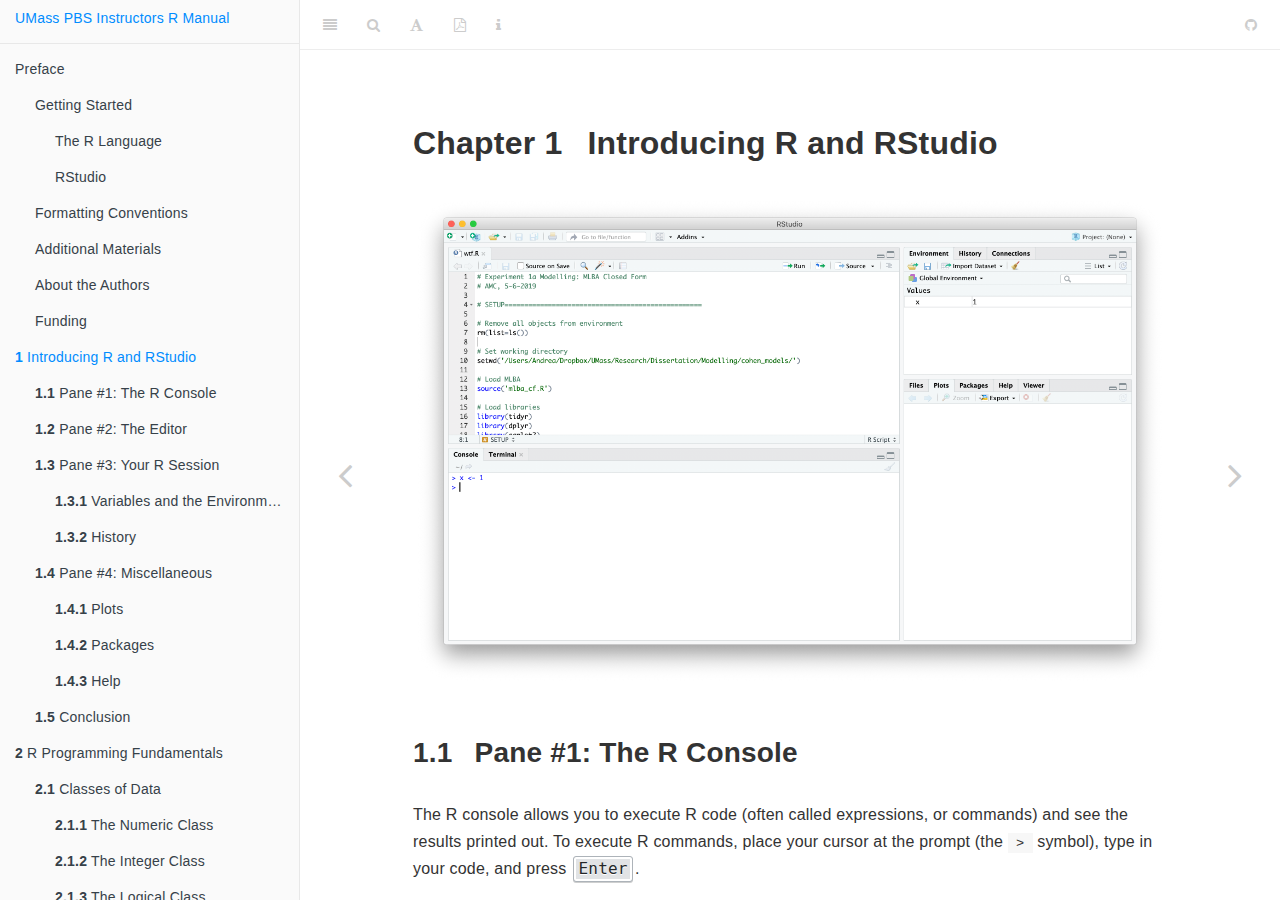
==== commit 1d7dacc6: "update online book from 8acef9b5" ====
--- a/introducing-r-and-rstudio.html
+++ b/introducing-r-and-rstudio.html
@@ -49,41 +49,67 @@
 
 
 <style type="text/css">
-div.sourceCode { overflow-x: auto; }
-table.sourceCode, tr.sourceCode, td.lineNumbers, td.sourceCode {
-  margin: 0; padding: 0; vertical-align: baseline; border: none; }
-table.sourceCode { width: 100%; line-height: 100%; }
-td.lineNumbers { text-align: right; padding-right: 4px; padding-left: 4px; color: #aaaaaa; border-right: 1px solid #aaaaaa; }
-td.sourceCode { padding-left: 5px; }
-code > span.kw { color: #007020; font-weight: bold; } /* Keyword */
-code > span.dt { color: #902000; } /* DataType */
-code > span.dv { color: #40a070; } /* DecVal */
-code > span.bn { color: #40a070; } /* BaseN */
-code > span.fl { color: #40a070; } /* Float */
-code > span.ch { color: #4070a0; } /* Char */
-code > span.st { color: #4070a0; } /* String */
-code > span.co { color: #60a0b0; font-style: italic; } /* Comment */
-code > span.ot { color: #007020; } /* Other */
-code > span.al { color: #ff0000; font-weight: bold; } /* Alert */
-code > span.fu { color: #06287e; } /* Function */
-code > span.er { color: #ff0000; font-weight: bold; } /* Error */
-code > span.wa { color: #60a0b0; font-weight: bold; font-style: italic; } /* Warning */
-code > span.cn { color: #880000; } /* Constant */
-code > span.sc { color: #4070a0; } /* SpecialChar */
-code > span.vs { color: #4070a0; } /* VerbatimString */
-code > span.ss { color: #bb6688; } /* SpecialString */
-code > span.im { } /* Import */
-code > span.va { color: #19177c; } /* Variable */
-code > span.cf { color: #007020; font-weight: bold; } /* ControlFlow */
-code > span.op { color: #666666; } /* Operator */
-code > span.bu { } /* BuiltIn */
-code > span.ex { } /* Extension */
-code > span.pp { color: #bc7a00; } /* Preprocessor */
-code > span.at { color: #7d9029; } /* Attribute */
-code > span.do { color: #ba2121; font-style: italic; } /* Documentation */
-code > span.an { color: #60a0b0; font-weight: bold; font-style: italic; } /* Annotation */
-code > span.cv { color: #60a0b0; font-weight: bold; font-style: italic; } /* CommentVar */
-code > span.in { color: #60a0b0; font-weight: bold; font-style: italic; } /* Information */
+a.sourceLine { display: inline-block; line-height: 1.25; }
+a.sourceLine { pointer-events: none; color: inherit; text-decoration: inherit; }
+a.sourceLine:empty { height: 1.2em; }
+.sourceCode { overflow: visible; }
+code.sourceCode { white-space: pre; position: relative; }
+div.sourceCode { margin: 1em 0; }
+pre.sourceCode { margin: 0; }
+@media screen {
+div.sourceCode { overflow: auto; }
+}
+@media print {
+code.sourceCode { white-space: pre-wrap; }
+a.sourceLine { text-indent: -1em; padding-left: 1em; }
+}
+pre.numberSource a.sourceLine
+  { position: relative; left: -4em; }
+pre.numberSource a.sourceLine::before
+  { content: attr(title);
+    position: relative; left: -1em; text-align: right; vertical-align: baseline;
+    border: none; pointer-events: all; display: inline-block;
+    -webkit-touch-callout: none; -webkit-user-select: none;
+    -khtml-user-select: none; -moz-user-select: none;
+    -ms-user-select: none; user-select: none;
+    padding: 0 4px; width: 4em;
+    color: #aaaaaa;
+  }
+pre.numberSource { margin-left: 3em; border-left: 1px solid #aaaaaa;  padding-left: 4px; }
+div.sourceCode
+  {  }
+@media screen {
+a.sourceLine::before { text-decoration: underline; }
+}
+code span.al { color: #ff0000; font-weight: bold; } /* Alert */
+code span.an { color: #60a0b0; font-weight: bold; font-style: italic; } /* Annotation */
+code span.at { color: #7d9029; } /* Attribute */
+code span.bn { color: #40a070; } /* BaseN */
+code span.bu { } /* BuiltIn */
+code span.cf { color: #007020; font-weight: bold; } /* ControlFlow */
+code span.ch { color: #4070a0; } /* Char */
+code span.cn { color: #880000; } /* Constant */
+code span.co { color: #60a0b0; font-style: italic; } /* Comment */
+code span.cv { color: #60a0b0; font-weight: bold; font-style: italic; } /* CommentVar */
+code span.do { color: #ba2121; font-style: italic; } /* Documentation */
+code span.dt { color: #902000; } /* DataType */
+code span.dv { color: #40a070; } /* DecVal */
+code span.er { color: #ff0000; font-weight: bold; } /* Error */
+code span.ex { } /* Extension */
+code span.fl { color: #40a070; } /* Float */
+code span.fu { color: #06287e; } /* Function */
+code span.im { } /* Import */
+code span.in { color: #60a0b0; font-weight: bold; font-style: italic; } /* Information */
+code span.kw { color: #007020; font-weight: bold; } /* Keyword */
+code span.op { color: #666666; } /* Operator */
+code span.ot { color: #007020; } /* Other */
+code span.pp { color: #bc7a00; } /* Preprocessor */
+code span.sc { color: #4070a0; } /* SpecialChar */
+code span.ss { color: #bb6688; } /* SpecialString */
+code span.st { color: #4070a0; } /* String */
+code span.va { color: #19177c; } /* Variable */
+code span.vs { color: #4070a0; } /* VerbatimString */
+code span.wa { color: #60a0b0; font-weight: bold; font-style: italic; } /* Warning */
 </style>
 
 <link rel="stylesheet" href="css/custom.css" type="text/css" />
@@ -109,6 +135,8 @@
 </ul></li>
 <li class="chapter" data-level="" data-path="index.html"><a href="index.html#formatting-conventions"><i class="fa fa-check"></i>Formatting Conventions</a></li>
 <li class="chapter" data-level="" data-path="index.html"><a href="index.html#additional-materials"><i class="fa fa-check"></i>Additional Materials</a></li>
+<li class="chapter" data-level="" data-path="index.html"><a href="index.html#about-the-authors"><i class="fa fa-check"></i>About the Authors</a></li>
+<li class="chapter" data-level="" data-path="index.html"><a href="index.html#funding"><i class="fa fa-check"></i>Funding</a></li>
 </ul></li>
 <li class="chapter" data-level="1" data-path="introducing-r-and-rstudio.html"><a href="introducing-r-and-rstudio.html"><i class="fa fa-check"></i><b>1</b> Introducing R and RStudio</a><ul>
 <li class="chapter" data-level="1.1" data-path="introducing-r-and-rstudio.html"><a href="introducing-r-and-rstudio.html#console"><i class="fa fa-check"></i><b>1.1</b> Pane #1: The R Console</a></li>
@@ -147,7 +175,7 @@
 <li class="chapter" data-level="2.4.1" data-path="r-programming-fundamentals.html"><a href="r-programming-fundamentals.html#description"><i class="fa fa-check"></i><b>2.4.1</b> Description</a></li>
 <li class="chapter" data-level="2.4.2" data-path="r-programming-fundamentals.html"><a href="r-programming-fundamentals.html#usage"><i class="fa fa-check"></i><b>2.4.2</b> Usage</a></li>
 <li class="chapter" data-level="2.4.3" data-path="r-programming-fundamentals.html"><a href="r-programming-fundamentals.html#arguments"><i class="fa fa-check"></i><b>2.4.3</b> Arguments</a></li>
-<li class="chapter" data-level="2.4.4" data-path="r-programming-fundamentals.html"><a href="r-programming-fundamentals.html#named-vs.unnamed-arguments"><i class="fa fa-check"></i><b>2.4.4</b> Named vs. Unnamed Arguments</a></li>
+<li class="chapter" data-level="2.4.4" data-path="r-programming-fundamentals.html"><a href="r-programming-fundamentals.html#named-vs.-unnamed-arguments"><i class="fa fa-check"></i><b>2.4.4</b> Named vs. Unnamed Arguments</a></li>
 <li class="chapter" data-level="2.4.5" data-path="r-programming-fundamentals.html"><a href="r-programming-fundamentals.html#a-word-of-advice-2"><i class="fa fa-check"></i><b>2.4.5</b> A Word of Advice</a></li>
 </ul></li>
 <li class="chapter" data-level="2.5" data-path="r-programming-fundamentals.html"><a href="r-programming-fundamentals.html#data-manipulation"><i class="fa fa-check"></i><b>2.5</b> Data Manipulation</a><ul>
@@ -163,13 +191,14 @@
 <li class="chapter" data-level="3.1" data-path="statistics.html"><a href="statistics.html#the-data"><i class="fa fa-check"></i><b>3.1</b> The Data</a></li>
 <li class="chapter" data-level="3.2" data-path="statistics.html"><a href="statistics.html#formula-objects"><i class="fa fa-check"></i><b>3.2</b> Formula Objects</a></li>
 <li class="chapter" data-level="3.3" data-path="statistics.html"><a href="statistics.html#descriptive-statistics"><i class="fa fa-check"></i><b>3.3</b> Descriptive Statistics</a><ul>
-<li class="chapter" data-level="3.3.1" data-path="statistics.html"><a href="statistics.html#mean"><i class="fa fa-check"></i><b>3.3.1</b> Mean</a></li>
-<li class="chapter" data-level="3.3.2" data-path="statistics.html"><a href="statistics.html#median"><i class="fa fa-check"></i><b>3.3.2</b> Median</a></li>
-<li class="chapter" data-level="3.3.3" data-path="statistics.html"><a href="statistics.html#variance"><i class="fa fa-check"></i><b>3.3.3</b> Variance</a></li>
-<li class="chapter" data-level="3.3.4" data-path="statistics.html"><a href="statistics.html#standard-deviation"><i class="fa fa-check"></i><b>3.3.4</b> Standard Deviation</a></li>
-<li class="chapter" data-level="3.3.5" data-path="statistics.html"><a href="statistics.html#standard-error-of-the-mean"><i class="fa fa-check"></i><b>3.3.5</b> Standard Error of the Mean</a></li>
-<li class="chapter" data-level="3.3.6" data-path="statistics.html"><a href="statistics.html#correlation-proportion-of-variance-explained"><i class="fa fa-check"></i><b>3.3.6</b> Correlation &amp; Proportion of Variance Explained</a></li>
-<li class="chapter" data-level="3.3.7" data-path="statistics.html"><a href="statistics.html#summary-functions"><i class="fa fa-check"></i><b>3.3.7</b> Summary Functions</a></li>
+<li class="chapter" data-level="3.3.1" data-path="statistics.html"><a href="statistics.html#handling-na-values"><i class="fa fa-check"></i><b>3.3.1</b> Handling <code>NA</code> Values</a></li>
+<li class="chapter" data-level="3.3.2" data-path="statistics.html"><a href="statistics.html#mean"><i class="fa fa-check"></i><b>3.3.2</b> Mean</a></li>
+<li class="chapter" data-level="3.3.3" data-path="statistics.html"><a href="statistics.html#median"><i class="fa fa-check"></i><b>3.3.3</b> Median</a></li>
+<li class="chapter" data-level="3.3.4" data-path="statistics.html"><a href="statistics.html#variance"><i class="fa fa-check"></i><b>3.3.4</b> Variance</a></li>
+<li class="chapter" data-level="3.3.5" data-path="statistics.html"><a href="statistics.html#standard-deviation"><i class="fa fa-check"></i><b>3.3.5</b> Standard Deviation</a></li>
+<li class="chapter" data-level="3.3.6" data-path="statistics.html"><a href="statistics.html#standard-error-of-the-mean"><i class="fa fa-check"></i><b>3.3.6</b> Standard Error of the Mean</a></li>
+<li class="chapter" data-level="3.3.7" data-path="statistics.html"><a href="statistics.html#correlation-proportion-of-variance-explained"><i class="fa fa-check"></i><b>3.3.7</b> Correlation &amp; Proportion of Variance Explained</a></li>
+<li class="chapter" data-level="3.3.8" data-path="statistics.html"><a href="statistics.html#summary-functions"><i class="fa fa-check"></i><b>3.3.8</b> Summary Functions</a></li>
 </ul></li>
 <li class="chapter" data-level="3.4" data-path="statistics.html"><a href="statistics.html#plotting"><i class="fa fa-check"></i><b>3.4</b> Plotting</a><ul>
 <li class="chapter" data-level="3.4.1" data-path="statistics.html"><a href="statistics.html#scatter-line-plots"><i class="fa fa-check"></i><b>3.4.1</b> Scatter &amp; Line Plots</a></li>
@@ -192,7 +221,7 @@
 </ul></li>
 <li class="chapter" data-level="4" data-path="tools-advice-for-instructors.html"><a href="tools-advice-for-instructors.html"><i class="fa fa-check"></i><b>4</b> Tools &amp; Advice for Instructors</a><ul>
 <li class="chapter" data-level="4.1" data-path="tools-advice-for-instructors.html"><a href="tools-advice-for-instructors.html#best-practices"><i class="fa fa-check"></i><b>4.1</b> Best Practices</a><ul>
-<li class="chapter" data-level="4.1.1" data-path="tools-advice-for-instructors.html"><a href="tools-advice-for-instructors.html#commands-vs.buttons"><i class="fa fa-check"></i><b>4.1.1</b> Commands vs. Buttons</a></li>
+<li class="chapter" data-level="4.1.1" data-path="tools-advice-for-instructors.html"><a href="tools-advice-for-instructors.html#commands-vs.-buttons"><i class="fa fa-check"></i><b>4.1.1</b> Commands vs. Buttons</a></li>
 <li class="chapter" data-level="4.1.2" data-path="tools-advice-for-instructors.html"><a href="tools-advice-for-instructors.html#naming-objects"><i class="fa fa-check"></i><b>4.1.2</b> Naming Objects</a></li>
 <li class="chapter" data-level="4.1.3" data-path="tools-advice-for-instructors.html"><a href="tools-advice-for-instructors.html#scripting"><i class="fa fa-check"></i><b>4.1.3</b> Scripting</a></li>
 <li class="chapter" data-level="4.1.4" data-path="tools-advice-for-instructors.html"><a href="tools-advice-for-instructors.html#formatting-requirements-for-assignments"><i class="fa fa-check"></i><b>4.1.4</b> Formatting Requirements for Assignments</a></li>
@@ -234,10 +263,7 @@
             <section class="normal" id="section-">
 <div id="introducing-r-and-rstudio" class="section level1">
 <h1><span class="header-section-number">Chapter 1</span> Introducing R and RStudio</h1>
-<div class="figure">
-<img src="images/rstudio.png" />
-
-</div>
+<p><img src="images/rstudio.png" /></p>
 <div id="console" class="section level2">
 <h2><span class="header-section-number">1.1</span> Pane #1: The R Console</h2>
 <p>The R console allows you to execute R code (often called expressions, or commands) and see the results printed out. To execute R commands, place your cursor at the prompt (the <code>&gt;</code> symbol), type in your code, and press <kbd>Enter</kbd>.</p>
@@ -249,13 +275,13 @@
 <li><code>/</code> for division</li>
 <li><code>^</code> for exponentiation</li>
 </ul>
-<div class="sourceCode"><pre class="sourceCode r"><code class="sourceCode r"><span class="dv">2</span> <span class="op">+</span><span class="st"> </span><span class="dv">2</span>
-## [1] 4</code></pre></div>
+<pre class="sourceCode r"><code class="sourceCode r"><span class="dv">2</span> <span class="op">+</span><span class="st"> </span><span class="dv">2</span></code></pre>
+<pre><code>## [1] 4</code></pre>
 <p>R respects the <a href="https://en.wikipedia.org/wiki/Order_of_operations">order of operations</a> (i.e. PEMDAS) by default, so if you want for a specific operation to be executed fist, you need to surround it with parentheses. To see how grouping with parentheses affects arithmetic operations, compare the following two examples:</p>
-<div class="sourceCode"><pre class="sourceCode r"><code class="sourceCode r"><span class="dv">2</span><span class="op">*</span><span class="dv">10</span> <span class="op">+</span><span class="st"> </span><span class="dv">3</span><span class="op">/</span><span class="dv">10</span>
-## [1] 20.3
-<span class="dv">2</span><span class="op">*</span>(<span class="dv">10</span> <span class="op">+</span><span class="st"> </span><span class="dv">3</span>)<span class="op">/</span><span class="dv">10</span>
-## [1] 2.6</code></pre></div>
+<pre class="sourceCode r"><code class="sourceCode r"><span class="dv">2</span><span class="op">*</span><span class="dv">10</span> <span class="op">+</span><span class="st"> </span><span class="dv">3</span><span class="op">/</span><span class="dv">10</span></code></pre>
+<pre><code>## [1] 20.3</code></pre>
+<pre class="sourceCode r"><code class="sourceCode r"><span class="dv">2</span><span class="op">*</span>(<span class="dv">10</span> <span class="op">+</span><span class="st"> </span><span class="dv">3</span>)<span class="op">/</span><span class="dv">10</span></code></pre>
+<pre><code>## [1] 2.6</code></pre>
 <p>The R console is the best place to start immersing yourself in the language by experimentation. It allows you to “code as you go”; run one command, see what you get, adjust it, and test it again. However, the interactive nature of using the R console makes it a poor choice for saving your work to use again later, and for complicated, multi-step operations.</p>
 <p>When you know that you will need to repeat the same step again in the future (i.e., re-use code), or you have a task that requires intermediate steps, you should organize all your code into an R script. RStudio allows you to easily write and interactively test out your R scripts in the <strong>Editor Pane</strong>, which is introduced below.</p>
 </div>
@@ -276,10 +302,10 @@
 <p>When new programmers keen to improve their skills hear the advice “keep your code in an R script, not the console”, they often take it quite literally. They proceed to take all the R code they have run in the console, copy it to an R script, save it, and run it all again later. Best practices achieved, right?</p>
 <p>However, this scenario is often a dicey over-extension of the suggested rule. New programmers can be prone to keep <em>literally everything</em> they’ve run, even commands that are syntactically incorrect and give errors or incorrect results. An R script should not be a historical record - rather, it should evolve through editing and careful consideration, much the same way an essay does.</p>
 <p>So, when saving your code in an R script, try keeping the following rule of thumb: Your R script should have all the commands you need, and none of the ones you don’t. This can be challenging for new programmers - the ability to identify what is necessary and what isn’t develops with time and expertise. So, don’t expect to be perfect at this in the beginning, but do expect to edit and re-edit your R scripts, and don’t treat your “Chapter 2 HW.R” file as your diary of working on your Chapter 2 homework.</p>
-<div class="sourceCode"><pre class="sourceCode r"><code class="sourceCode r"><span class="co"># Hi I am a comment. </span>
+<pre class="sourceCode r"><code class="sourceCode r"><span class="co"># Hi I am a comment. </span>
 <span class="co"># The R interprer ignores me!</span>
-<span class="dv">2</span><span class="op">*</span><span class="dv">10</span> <span class="op">+</span><span class="st"> </span><span class="dv">3</span><span class="op">/</span><span class="dv">10</span> <span class="co"># comments can go here too!</span>
-## [1] 20.3</code></pre></div>
+<span class="dv">2</span><span class="op">*</span><span class="dv">10</span> <span class="op">+</span><span class="st"> </span><span class="dv">3</span><span class="op">/</span><span class="dv">10</span> <span class="co"># comments can go here too!</span></code></pre>
+<pre><code>## [1] 20.3</code></pre>
 </div>
 </div>
 <div id="pane-3-your-r-session" class="section level2">
@@ -288,9 +314,9 @@
 <h3><span class="header-section-number">1.3.1</span> Variables and the Environment</h3>
 <p>As your R scripts grow beyond adding and subtracting a few numbers, you will often want to save the results of your computations (like datasets, or the results of statistical models) to use multiple times, or to increase the clarity of your code. In R, you can save a value for later use by assigning it to a <em>variable</em> name.</p>
 <p>You can create a new variable using the assignment operator <code>&lt;-</code>, with the syntax <code>name &lt;- value</code> where <code>name</code> is a syntactically valid name and <code>value</code> is the value you wish to assign. To demonstrate creating a variable, consider the code below, where I create a variable named <code>x</code>, assign it a value of 1, and then print out its value by typing <code>x</code> into the console and pressing <kbd>Enter</kbd>.</p>
-<div class="sourceCode"><pre class="sourceCode r"><code class="sourceCode r">x &lt;-<span class="st"> </span><span class="dv">1</span>
-x
-## [1] 1</code></pre></div>
+<pre class="sourceCode r"><code class="sourceCode r">x &lt;-<span class="st"> </span><span class="dv">1</span>
+x</code></pre>
+<pre><code>## [1] 1</code></pre>
 <p>If you execute the first command <code>x &lt;- 1</code> in your own console, you should see it appear in the “Environment” pane of the RStudio window. The environment pane is helpful for keeping track of all the variables you’ve created. If you ever want to clear your Environment (i.e., delete all the variables you’ve created), you can press the <img src="images/clear.png" /> button.</p>
 <p>Variable names are mostly arbitrary (we could have used <code>elephant</code> or <code>jumpluff</code> instead of <code>x</code>), but there are some restrictions on variable names. The most important restrictions are:</p>
 <ol style="list-style-type: decimal">
@@ -304,10 +330,7 @@
 <p>Saving your <strong>workspace</strong> means saving the state of your R session (i.e., all the variables you’ve created, packages you’ve loaded, etc.) so that everything can be reloaded the next time you start RStudio. Which sounds great, until you get a month into the semester and find that you’ve been saving and loading an entire month’s worth of R sessions. You’ve run out of variable names and have resorted to naming things “xxxxxx” to avoid naming collisions. Or you forget to avoid naming collisions and obliterate that one variable you actually <em>do</em> care about. Regardless, RStudio now takes 2 minutes to start and shut down because you’ve created a behemoth.</p>
 <p>In short, saving your workspace sounds great, but can lead to some very bad practices. It encourages you to let RStudio keep track of your past work instead of writing R scripts, and you end up storing 10 pieces of junk for every one thing you actually need.</p>
 <p>We <strong>STRONGLY</strong> advise you to disable this feature, and teach your students to disable it as well. To disable this feature, navigate to Tools ➡ Menu ➡ Global ➡ Options ➡ Basic. On this tab, set the “Save workspace to .RData on exit” option to “Never” using the drop down menu, as shown below. Your future self thanks you.</p>
-<div class="figure">
-<img src="images/dontsavesession.png" />
-
-</div>
+<p><img src="images/dontsavesession.png" /></p>
 </div>
 </div>
 <div id="history" class="section level3">
@@ -328,47 +351,23 @@
 <h3><span class="header-section-number">1.4.2</span> Packages</h3>
 <p>The so-called “base” installation of R that you downloaded from cran.r-project.org has tons of useful tools for statistical modeling, data manipulation, and visualization built-in, but it is far from exhaustive, and new things are being invented all the time! Thankfully, R has a fantastic extension mechanism called “packages”. R packages provide sets of additional commands you can easily install, load into R, and then use for yourself.</p>
 <p>Where can you find these packages, and how can you install them yourself? The gold-standard for R packages is the <a href="https://cran.r-project.org/web/packages/index.html">CRAN repository</a>, which stands for the <strong>C</strong>omprehensive <strong>R</strong> <strong>A</strong>rchive <strong>N</strong>etwork. You can install packages from this repository using the <code>install.packages()</code> command. For example, if I wanted to install the <code>dplyr</code> package (a popular packages which provides opinionated tools for data manipulation), I would execute the following command in the console:</p>
-<div class="sourceCode"><pre class="sourceCode r"><code class="sourceCode r"><span class="kw">install.packages</span>(<span class="st">&quot;dplyr&quot;</span>)</code></pre></div>
+<pre class="sourceCode r"><code class="sourceCode r"><span class="kw">install.packages</span>(<span class="st">&quot;dplyr&quot;</span>)</code></pre>
 <p>If this package has any dependencies (i.e., other packages it needs installed in order to function), R will download and install these dependencies automatically. Once the one-time installation process finishes, you can load it into your R session with the <code>library</code> command, like so:</p>
-<div class="sourceCode"><pre class="sourceCode r"><code class="sourceCode r"><span class="kw">library</span>(<span class="st">&quot;dplyr&quot;</span>)</code></pre></div>
+<pre class="sourceCode r"><code class="sourceCode r"><span class="kw">library</span>(<span class="st">&quot;dplyr&quot;</span>)</code></pre>
 <p>Remember, <em>installing</em> a package is a one-time operation, but you do need to <em>load</em> the package with <code>library</code> each time you start R.</p>
 <p>The “Packages” pane provides a way to see what packages you have installed, and which ones are loaded (loaded packages have a check-mark in front of them). You can also use this pane to install new packages (instead of using the <code>install.packages</code> command), bulk-update all your installed packages, and remove an installed package you no longer want to keep.</p>
 </div>
 <div id="help" class="section level3">
 <h3><span class="header-section-number">1.4.3</span> Help</h3>
 <p>The help pane provides a way for you to access documentation explaining how to use different R functions. You can search all the help pages from the search bar on the “Help” pane. If you know the name of the function you want to view the help documentation for, you can type the name of the function in the console preceded by a question mark, and hit Enter. For example, if I wanted to see more information on how to use the <code>install.packages</code> function, I could type:</p>
-<div class="sourceCode"><pre class="sourceCode r"><code class="sourceCode r">?install.packages</code></pre></div>
+<pre class="sourceCode r"><code class="sourceCode r">?install.packages</code></pre>
 <p>…then press kbd&gt;Enter</kbd>, and the help page would automatically open.</p>
 </div>
 </div>
 <div id="conclusion" class="section level2">
 <h2><span class="header-section-number">1.5</span> Conclusion</h2>
 <p>Here, we have given an introduction to some of the R language’s basic functionality (the interactive console, arithmetic, variables, plots and packages) by using the layout of the RStudio IDE as a guide. In the following sections, we demonstrate the basic tenets of the R language and basic R programming tasks, such as calling functions, creating and manipulating data structures, and importing data from files on your hard drive into R.</p>
-<div id="reproducibility-1" class="section level4 unnumbered">
-<h4>Reproducibility</h4>
-<p>The R session information when compiling this book is shown below:</p>
-<div class="sourceCode"><pre class="sourceCode r"><code class="sourceCode r"><span class="kw">sessionInfo</span>()
-## R version 3.5.1 (2018-07-02)
-## Platform: x86_64-apple-darwin15.6.0 (64-bit)
-## Running under: macOS  10.14.5
-## 
-## Matrix products: default
-## BLAS: /Library/Frameworks/R.framework/Versions/3.5/Resources/lib/libRblas.0.dylib
-## LAPACK: /Library/Frameworks/R.framework/Versions/3.5/Resources/lib/libRlapack.dylib
-## 
-## locale:
-## [1] en_US.UTF-8/en_US.UTF-8/en_US.UTF-8/C/en_US.UTF-8/en_US.UTF-8
-## 
-## attached base packages:
-## [1] stats     graphics  grDevices utils     datasets  methods   base     
-## 
-## loaded via a namespace (and not attached):
-##  [1] compiler_3.5.1   magrittr_1.5     bookdown_0.11    htmltools_0.3.6 
-##  [5] tools_3.5.1      Rcpp_1.0.1       codetools_0.2-15 stringi_1.4.3   
-##  [9] rmarkdown_1.13   knitr_1.22       stringr_1.3.1    xfun_0.6        
-## [13] digest_0.6.19    packrat_0.4.9-3  evaluate_0.14</code></pre></div>
-
-</div>
+
 </div>
 </div>
             </section>
@@ -428,7 +427,7 @@
   (function () {
     var script = document.createElement("script");
     script.type = "text/javascript";
-    var src = "";
+    var src = "true";
     if (src === "" || src === "true") src = "https://mathjax.rstudio.com/latest/MathJax.js?config=TeX-MML-AM_CHTML";
     if (location.protocol !== "file:" && /^https?:/.test(src))
       src = src.replace(/^https?:/, '');
